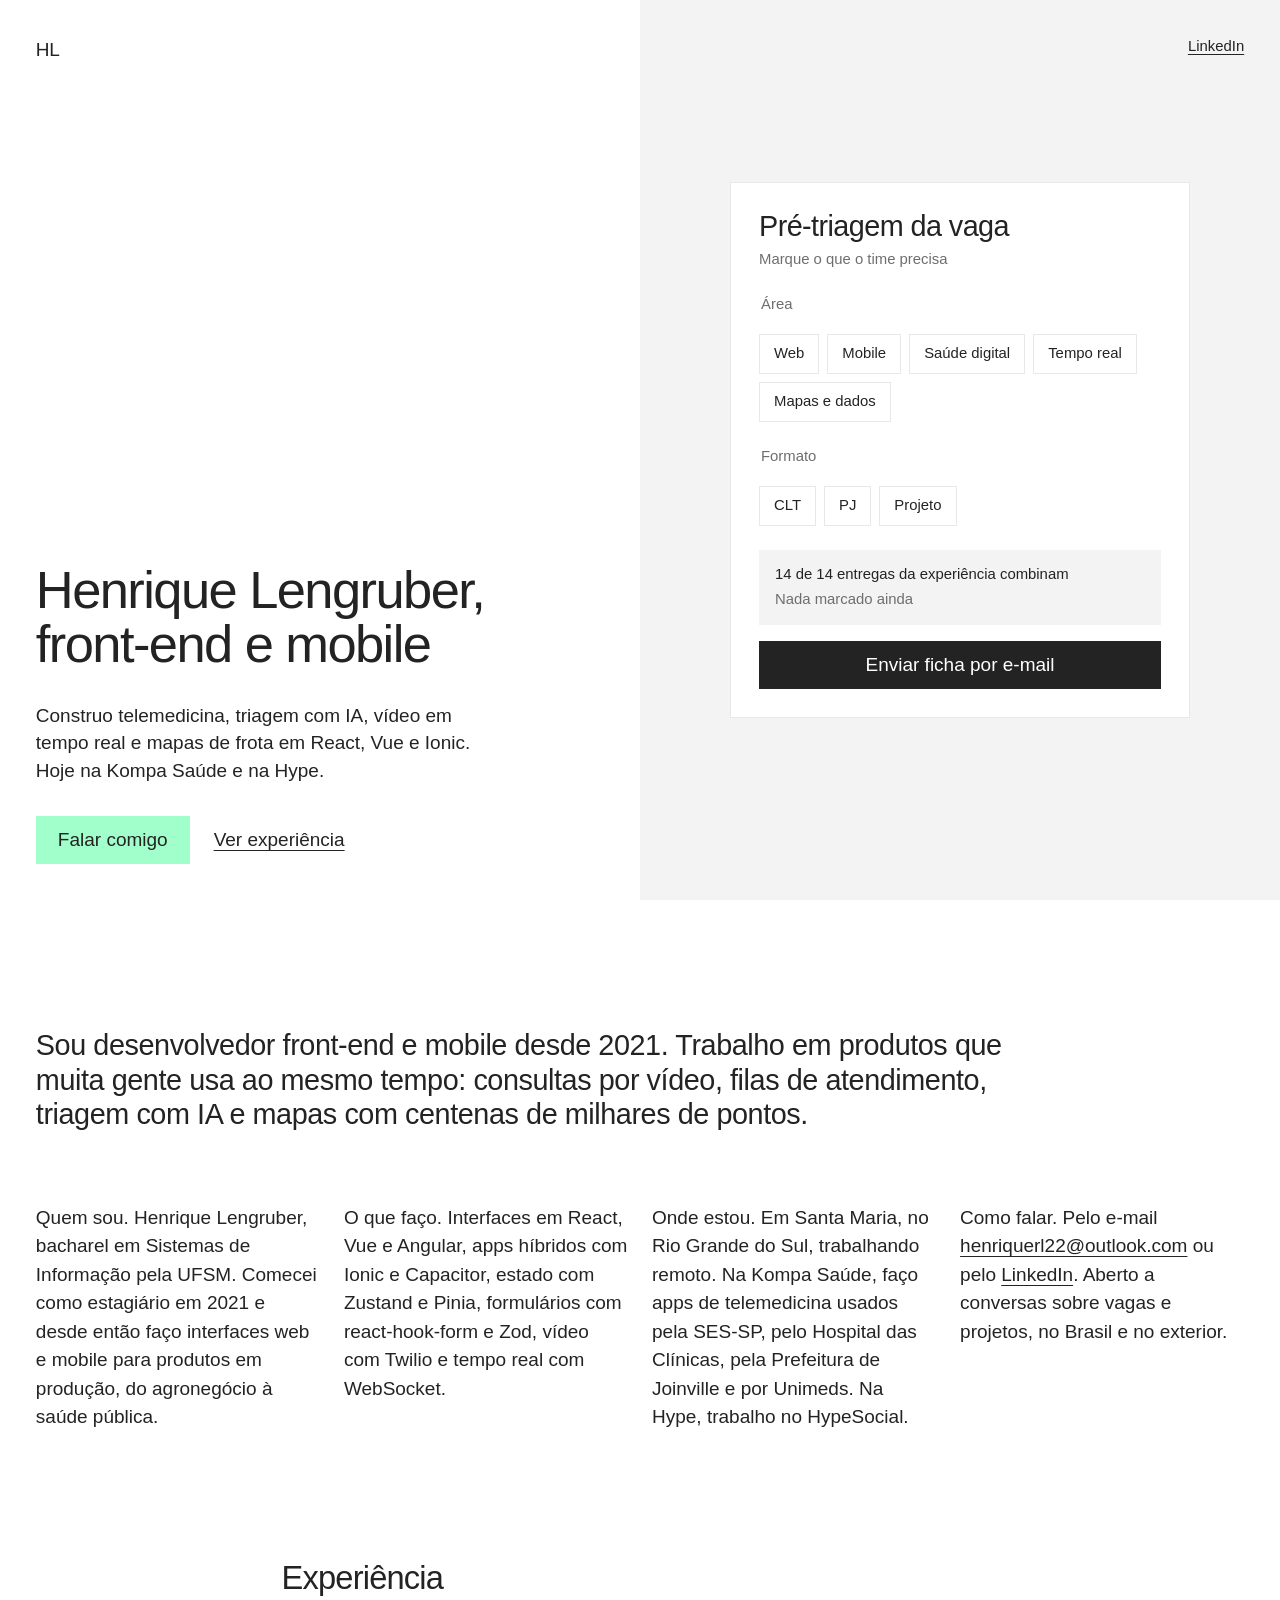
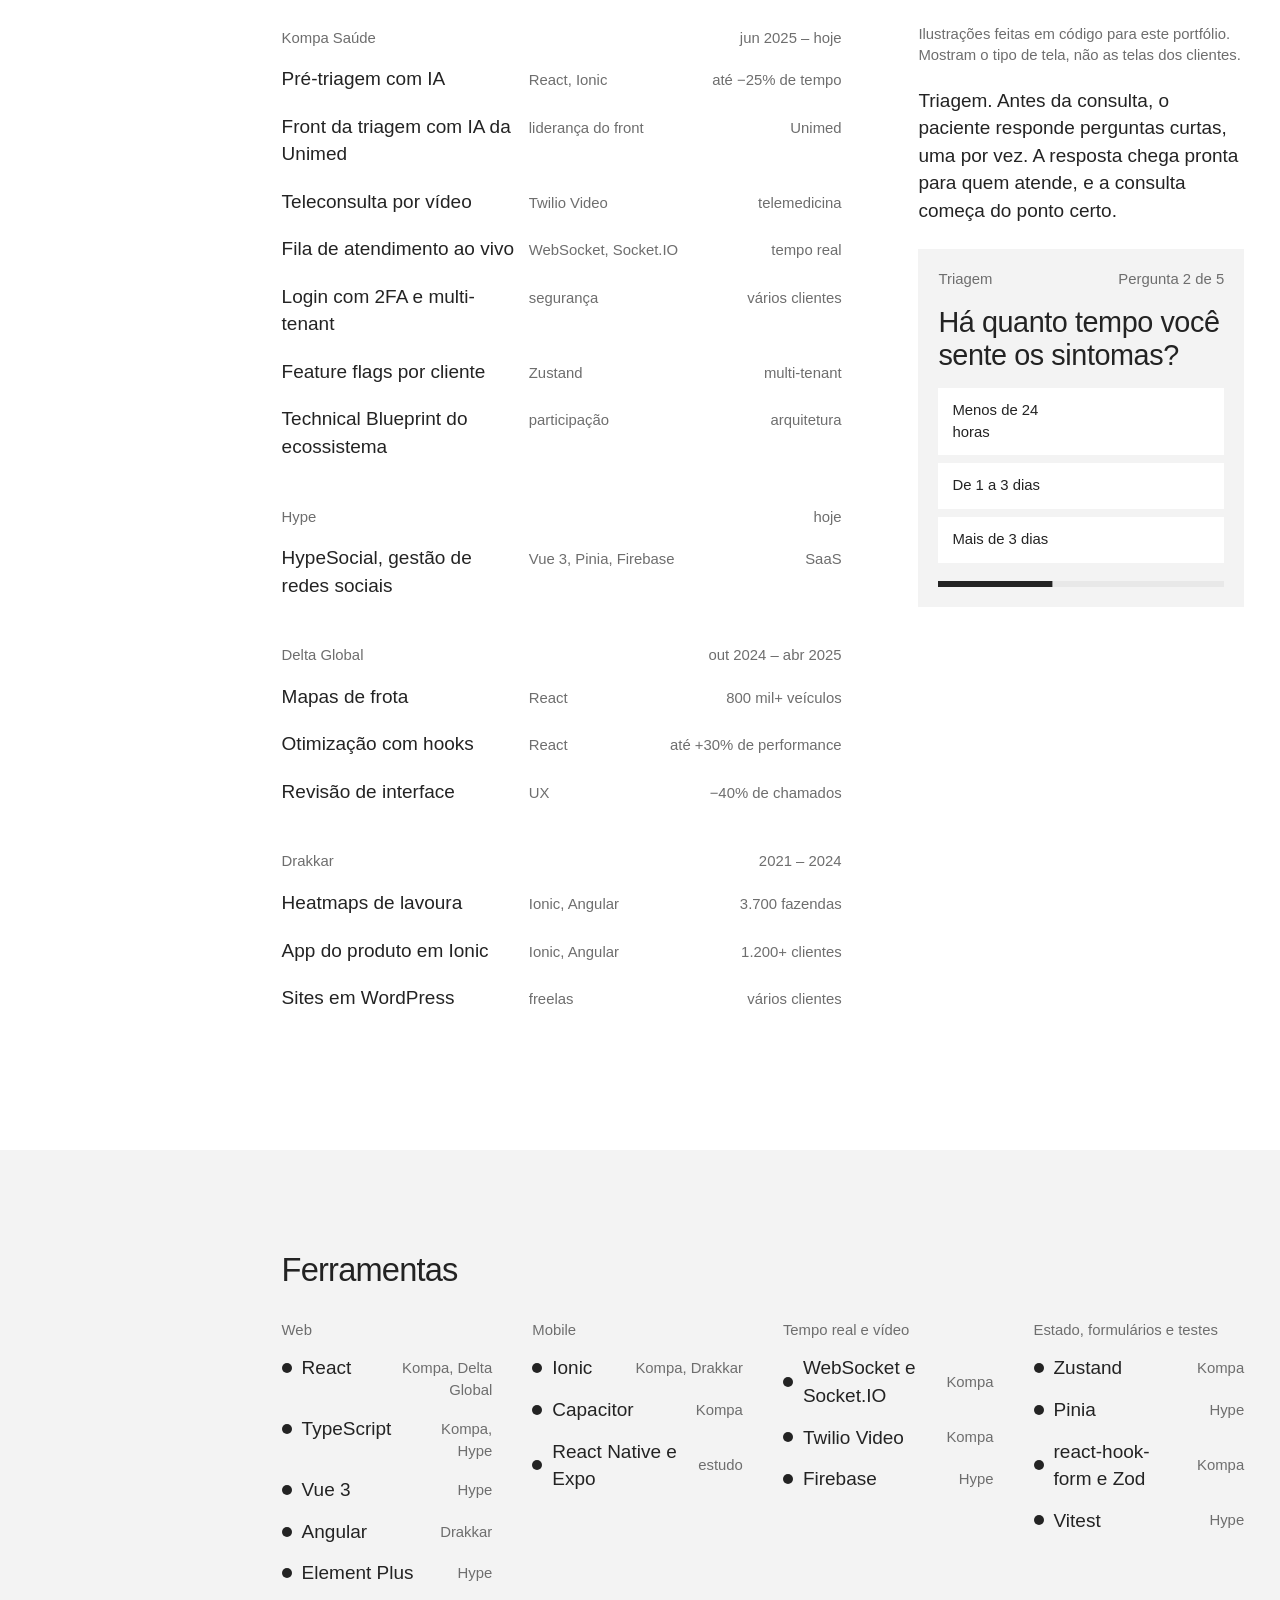
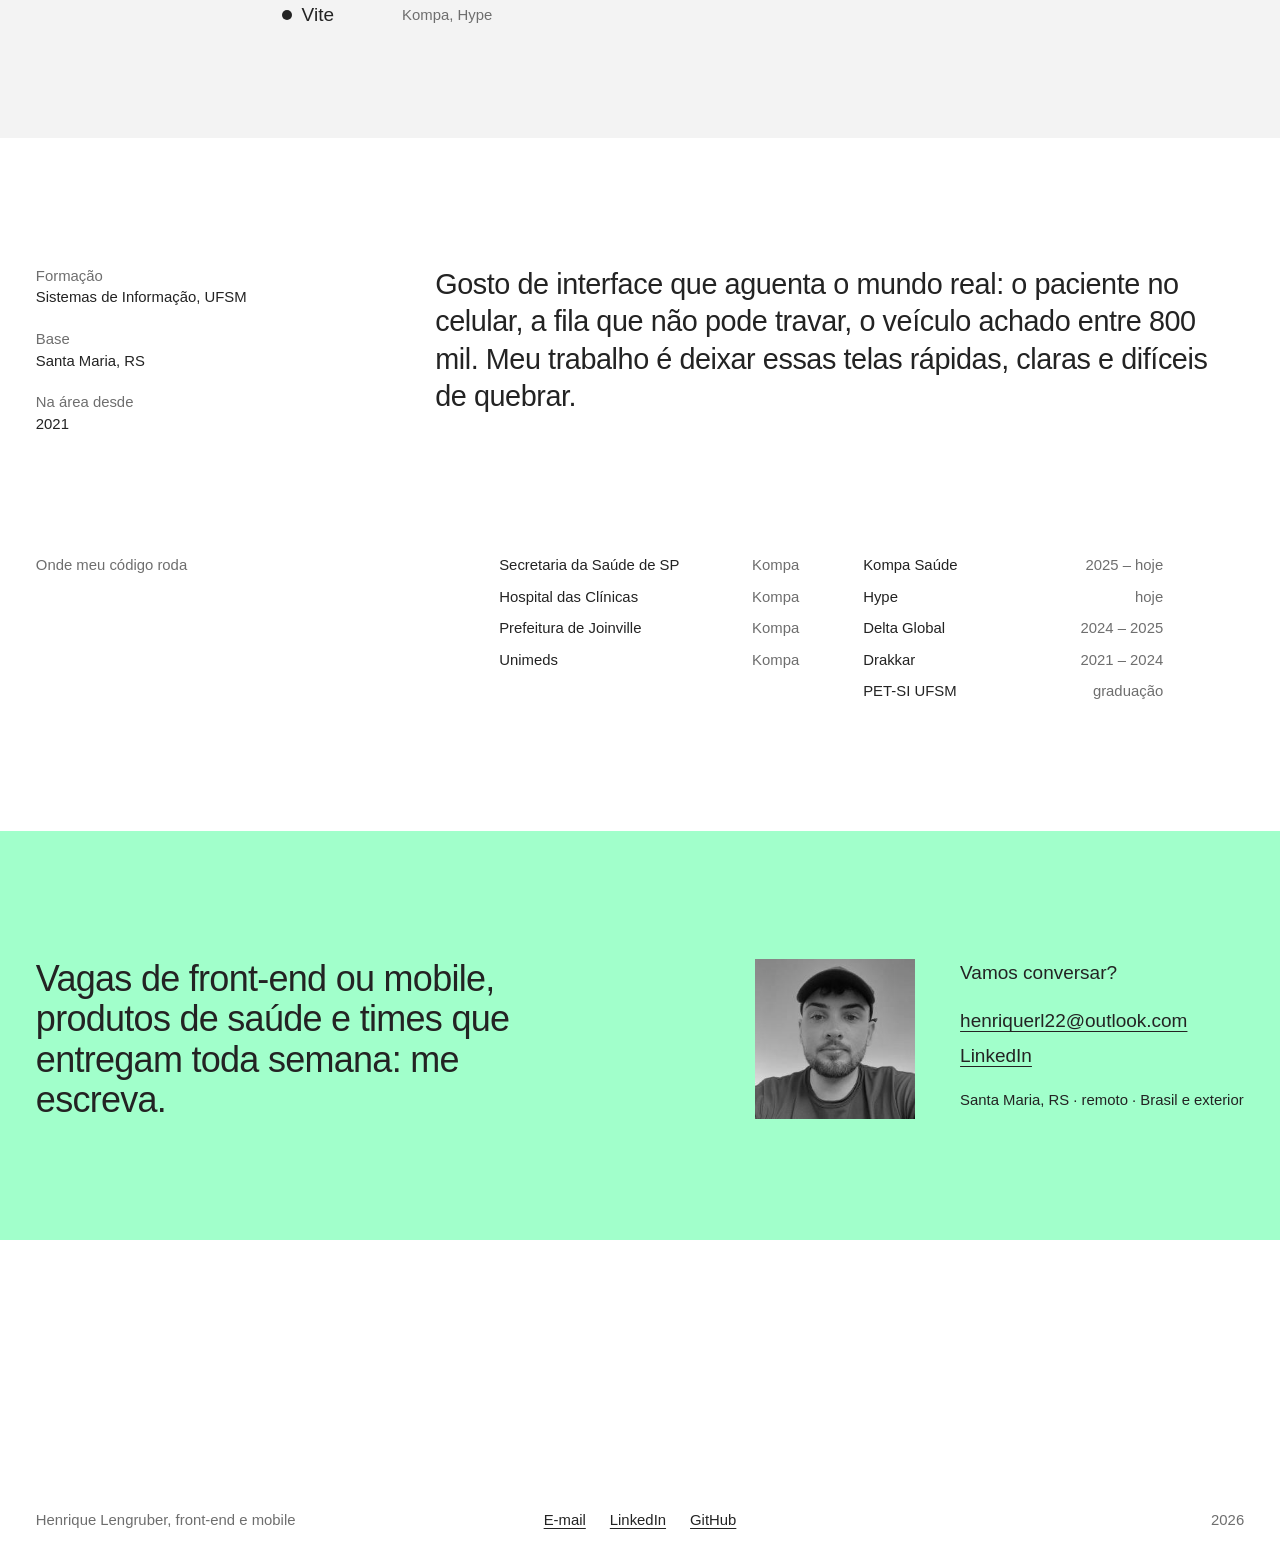
==== index.html @ 818b5ec2 "feat: portfólio inicial no GitHub Pages" ====
<!doctype html>
<html lang="pt-BR">
<head>
  <meta charset="utf-8">
  <meta name="viewport" content="width=device-width, initial-scale=1">
  <title>Henrique Lengruber — front-end e mobile</title>
  <meta name="description" content="Henrique Lengruber, desenvolvedor front-end e mobile. Telemedicina, triagem com IA, vídeo em tempo real e mapas de frota em React, Vue e Ionic.">
  <meta property="og:title" content="Henrique Lengruber — front-end e mobile">
  <meta property="og:description" content="Telemedicina, triagem com IA, vídeo em tempo real e mapas de frota em React, Vue e Ionic.">
  <meta property="og:type" content="website">
  <meta name="theme-color" content="#ffffff">
  <link rel="icon" href="assets/avatar.png">
  <link rel="preconnect" href="https://api.fontshare.com">
  <link rel="preconnect" href="https://cdn.fontshare.com" crossorigin>
  <link href="https://api.fontshare.com/v2/css?f[]=clash-grotesk@400,500&display=swap" rel="stylesheet">
  <link rel="stylesheet" href="styles.css">
  <script>document.documentElement.classList.add('js')</script>
</head>
<body>
  <a class="skip" href="#conteudo">Pular para o conteúdo</a>

  <header class="hero">
    <div class="hero__text">
      <a class="mark" href="#topo" id="topo" aria-label="Início">HL</a>
      <div class="hero__copy">
        <h1 class="hero__title">
          <span class="line"><span>Henrique Lengruber,</span></span>
          <span class="line"><span>front-end e mobile</span></span>
        </h1>
        <p class="hero__lead">Construo telemedicina, triagem com IA, vídeo em tempo real e mapas de frota em React, Vue e Ionic. Hoje na Kompa Saúde e na Hype.</p>
        <div class="hero__actions">
          <a class="button" id="mail-hero" href="mailto:henriquerl22@outlook.com?subject=Conversa%20sobre%20uma%20vaga">Falar comigo</a>
          <a class="text-link" href="#experiencia">Ver experiência</a>
        </div>
      </div>
    </div>

    <div class="hero__instrument">
      <a class="hero__corner text-link" href="https://www.linkedin.com/in/henrique-lengruber-4649a41b0" rel="noopener">LinkedIn</a>
      <form class="triage" id="triagem" data-ui aria-labelledby="triagem-titulo">
        <div class="triage__head">
          <p class="triage__title" id="triagem-titulo">Pré-triagem da vaga</p>
          <p class="triage__step">Marque o que o time precisa</p>
        </div>
        <fieldset class="triage__group">
          <legend>Área</legend>
          <label class="chip"><input type="checkbox" name="area" value="web"><span>Web</span></label>
          <label class="chip"><input type="checkbox" name="area" value="mobile"><span>Mobile</span></label>
          <label class="chip"><input type="checkbox" name="area" value="saude"><span>Saúde digital</span></label>
          <label class="chip"><input type="checkbox" name="area" value="tempo-real"><span>Tempo real</span></label>
          <label class="chip"><input type="checkbox" name="area" value="mapas"><span>Mapas e dados</span></label>
        </fieldset>
        <fieldset class="triage__group">
          <legend>Formato</legend>
          <label class="chip"><input type="radio" name="formato" value="CLT"><span>CLT</span></label>
          <label class="chip"><input type="radio" name="formato" value="PJ"><span>PJ</span></label>
          <label class="chip"><input type="radio" name="formato" value="Projeto"><span>Projeto</span></label>
        </fieldset>
        <div class="triage__readout" aria-live="polite">
          <p><strong id="triagem-contagem">14 de 14</strong> entregas da experiência combinam</p>
          <p id="triagem-resumo">Nada marcado ainda</p>
        </div>
        <a class="triage__send" id="mail-triagem" href="mailto:henriquerl22@outlook.com?subject=Pr%C3%A9-triagem%20de%20vaga">Enviar ficha por e-mail</a>
      </form>
    </div>
  </header>

  <main id="conteudo">
    <section class="intro" aria-label="Apresentação">
      <p class="intro__lead reveal">Sou desenvolvedor front-end e mobile desde 2021. Trabalho em produtos que muita gente usa ao mesmo tempo: consultas por vídeo, filas de atendimento, triagem com IA e mapas com centenas de milhares de pontos.</p>
      <div class="intro__cols">
        <p class="reveal"><b>Quem sou.</b> Henrique Lengruber, bacharel em Sistemas de Informação pela UFSM. Comecei como estagiário em 2021 e desde então faço interfaces web e mobile para produtos em produção, do agronegócio à saúde pública.</p>
        <p class="reveal"><b>O que faço.</b> Interfaces em React, Vue e Angular, apps híbridos com Ionic e Capacitor, estado com Zustand e Pinia, formulários com react-hook-form e Zod, vídeo com Twilio e tempo real com WebSocket.</p>
        <p class="reveal"><b>Onde estou.</b> Em Santa Maria, no Rio Grande do Sul, trabalhando remoto. Na Kompa Saúde, faço apps de telemedicina usados pela SES-SP, pelo Hospital das Clínicas, pela Prefeitura de Joinville e por Unimeds. Na Hype, trabalho no HypeSocial.</p>
        <p class="reveal"><b>Como falar.</b> Pelo e-mail <a href="mailto:henriquerl22@outlook.com">henriquerl22@outlook.com</a> ou pelo <a href="https://www.linkedin.com/in/henrique-lengruber-4649a41b0" rel="noopener">LinkedIn</a>. Aberto a conversas sobre vagas e projetos, no Brasil e no exterior.</p>
      </div>
    </section>

    <section class="ledger" id="experiencia" aria-labelledby="experiencia-titulo">
      <div class="ledger__list">
      <h2 class="section-title reveal" id="experiencia-titulo">Experiência</h2>

      <div class="ledger__group reveal">
        <p class="ledger__company">Kompa Saúde <span>jun 2025 – hoje</span></p>
        <ul>
          <li data-tags="saude web mobile" data-demo="triagem"><span>Pré-triagem com IA</span><span>React, Ionic</span><span>até −25% de tempo</span></li>
          <li data-tags="saude web mobile" data-demo="triagem"><span>Front da triagem com IA da Unimed</span><span>liderança do front</span><span>Unimed</span></li>
          <li data-tags="saude tempo-real mobile" data-demo="video"><span>Teleconsulta por vídeo</span><span>Twilio Video</span><span>telemedicina</span></li>
          <li data-tags="saude tempo-real web" data-demo="fila"><span>Fila de atendimento ao vivo</span><span>WebSocket, Socket.IO</span><span>tempo real</span></li>
          <li data-tags="saude web" data-demo="fila"><span>Login com 2FA e multi-tenant</span><span>segurança</span><span>vários clientes</span></li>
          <li data-tags="saude web mobile" data-demo="fila"><span>Feature flags por cliente</span><span>Zustand</span><span>multi-tenant</span></li>
          <li data-tags="saude web mobile" data-demo="triagem"><span>Technical Blueprint do ecossistema</span><span>participação</span><span>arquitetura</span></li>
        </ul>
      </div>

      <div class="ledger__group reveal">
        <p class="ledger__company">Hype <span>hoje</span></p>
        <ul>
          <li data-tags="web" data-demo="fila"><span>HypeSocial, gestão de redes sociais</span><span>Vue 3, Pinia, Firebase</span><span>SaaS</span></li>
        </ul>
      </div>

      <div class="ledger__group reveal">
        <p class="ledger__company">Delta Global <span>out 2024 – abr 2025</span></p>
        <ul>
          <li data-tags="mapas web tempo-real" data-demo="mapa"><span>Mapas de frota</span><span>React</span><span>800 mil+ veículos</span></li>
          <li data-tags="web" data-demo="mapa"><span>Otimização com hooks</span><span>React</span><span>até +30% de performance</span></li>
          <li data-tags="web" data-demo="mapa"><span>Revisão de interface</span><span>UX</span><span>−40% de chamados</span></li>
        </ul>
      </div>

      <div class="ledger__group reveal">
        <p class="ledger__company">Drakkar <span>2021 – 2024</span></p>
        <ul>
          <li data-tags="mapas mobile" data-demo="mapa"><span>Heatmaps de lavoura</span><span>Ionic, Angular</span><span>3.700 fazendas</span></li>
          <li data-tags="mobile web" data-demo="mapa"><span>App do produto em Ionic</span><span>Ionic, Angular</span><span>1.200+ clientes</span></li>
          <li data-tags="web" data-demo="mapa"><span>Sites em WordPress</span><span>freelas</span><span>vários clientes</span></li>
        </ul>
      </div>
      </div>

      <aside class="ledger__preview" aria-label="Quatro telas">
        <p class="ledger__note">Ilustrações feitas em código para este portfólio. Mostram o tipo de tela, não as telas dos clientes.</p>
        <article class="demo" id="demo-triagem">
        <p><b>Triagem.</b> Antes da consulta, o paciente responde perguntas curtas, uma por vez. A resposta chega pronta para quem atende, e a consulta começa do ponto certo.</p>
        <div class="screen screen--triage" data-ui aria-hidden="true">
          <p class="screen__bar"><span>Triagem</span><span class="screen__step">Pergunta <b data-triage-step>2</b> de 5</span></p>
          <p class="screen__q" data-triage-q>Há quanto tempo você sente os sintomas?</p>
          <ul class="screen__options" data-triage-options>
            <li>Menos de 24 horas</li>
            <li>De 1 a 3 dias</li>
            <li>Mais de 3 dias</li>
          </ul>
          <div class="screen__progress"><span data-triage-progress></span></div>
        </div>
      </article>

      <article class="demo" id="demo-video">
        <p><b>Teleconsulta.</b> Vídeo entre paciente e profissional no navegador e no app, com controle de câmera e microfone e o tempo de consulta à vista.</p>
        <div class="screen screen--video" data-ui aria-hidden="true">
          <div class="video__main"><span class="video__initials">MS</span><span class="video__name">Profissional</span></div>
          <div class="video__self"><span class="video__initials">VC</span></div>
          <div class="video__bar">
            <span class="video__time" data-video-time>00:00</span>
            <span class="video__btn">Microfone</span>
            <span class="video__btn">Câmera</span>
            <span class="video__btn video__btn--end">Encerrar</span>
          </div>
        </div>
      </article>

      <article class="demo" id="demo-fila">
        <p><b>Fila ao vivo.</b> Quem entra na fila aparece para o profissional na hora, sem recarregar a página. O tempo de espera de cada pessoa corre na tela.</p>
        <div class="screen screen--queue" data-ui aria-hidden="true">
          <p class="screen__bar"><span>Fila de atendimento</span><span data-queue-count>4 aguardando</span></p>
          <ul class="queue" data-queue>
            <li><span>A. R.</span><span>Clínica geral</span><span data-wait="412">06:52</span></li>
            <li><span>J. P.</span><span>Pediatria</span><span data-wait="268">04:28</span></li>
            <li><span>L. M.</span><span>Clínica geral</span><span data-wait="131">02:11</span></li>
            <li><span>C. S.</span><span>Psicologia</span><span data-wait="40">00:40</span></li>
          </ul>
        </div>
      </article>

      <article class="demo" id="demo-mapa">
        <p><b>Mapa de calor.</b> Muitos pontos viram uma leitura só: onde a frota está concentrada, que talhão pede atenção. A grade se atualiza sem travar a tela.</p>
        <div class="screen screen--map" data-ui aria-hidden="true">
          <p class="screen__bar"><span>Densidade por região</span><span data-map-total>812.400 pontos</span></p>
          <div class="heat" data-heat></div>
        </div>
      </article>
      </aside>
    </section>


    <section class="tools" aria-labelledby="ferramentas-titulo">
      <h2 class="section-title reveal" id="ferramentas-titulo">Ferramentas</h2>
      <div class="tools__group reveal">
        <p class="tools__label">Web</p>
        <ul>
          <li><span>React</span><span>Kompa, Delta Global</span></li>
          <li><span>TypeScript</span><span>Kompa, Hype</span></li>
          <li><span>Vue 3</span><span>Hype</span></li>
          <li><span>Angular</span><span>Drakkar</span></li>
          <li><span>Element Plus</span><span>Hype</span></li>
          <li><span>Vite</span><span>Kompa, Hype</span></li>
        </ul>
      </div>
      <div class="tools__group reveal">
        <p class="tools__label">Mobile</p>
        <ul>
          <li><span>Ionic</span><span>Kompa, Drakkar</span></li>
          <li><span>Capacitor</span><span>Kompa</span></li>
          <li><span>React Native e Expo</span><span>estudo</span></li>
        </ul>
      </div>
      <div class="tools__group reveal">
        <p class="tools__label">Tempo real e vídeo</p>
        <ul>
          <li><span>WebSocket e Socket.IO</span><span>Kompa</span></li>
          <li><span>Twilio Video</span><span>Kompa</span></li>
          <li><span>Firebase</span><span>Hype</span></li>
        </ul>
      </div>
      <div class="tools__group reveal">
        <p class="tools__label">Estado, formulários e testes</p>
        <ul>
          <li><span>Zustand</span><span>Kompa</span></li>
          <li><span>Pinia</span><span>Hype</span></li>
          <li><span>react-hook-form e Zod</span><span>Kompa</span></li>
          <li><span>Vitest</span><span>Hype</span></li>
        </ul>
      </div>
    </section>

    <section class="about" aria-label="Sobre">
      <div class="about__row">
        <dl class="about__facts reveal">
          <div><dt>Formação</dt><dd>Sistemas de Informação, UFSM</dd></div>
          <div><dt>Base</dt><dd>Santa Maria, RS</dd></div>
          <div><dt>Na área desde</dt><dd>2021</dd></div>
        </dl>
        <p class="about__text reveal">Gosto de interface que aguenta o mundo real: o paciente no celular, a fila que não pode travar, o veículo achado entre 800 mil. Meu trabalho é deixar essas telas rápidas, claras e difíceis de quebrar.</p>
      </div>
      <div class="about__row about__row--record">
        <p class="about__word reveal">Onde meu código roda</p>
        <ul class="about__list reveal">
          <li><span>Secretaria da Saúde de SP</span><span>Kompa</span></li>
          <li><span>Hospital das Clínicas</span><span>Kompa</span></li>
          <li><span>Prefeitura de Joinville</span><span>Kompa</span></li>
          <li><span>Unimeds</span><span>Kompa</span></li>
        </ul>
        <ul class="about__list reveal">
          <li><span>Kompa Saúde</span><span>2025 – hoje</span></li>
          <li><span>Hype</span><span>hoje</span></li>
          <li><span>Delta Global</span><span>2024 – 2025</span></li>
          <li><span>Drakkar</span><span>2021 – 2024</span></li>
          <li><span>PET-SI UFSM</span><span>graduação</span></li>
        </ul>
      </div>
    </section>

    <section class="contact" id="contato" aria-label="Contato">
      <p class="contact__sentence reveal">Vagas de front-end ou mobile, produtos de saúde e times que entregam toda semana: me escreva.</p>
      <img class="contact__portrait reveal" src="assets/avatar.png" width="240" height="240" alt="Retrato de Henrique Lengruber" loading="lazy">
      <div class="contact__links reveal">
        <p class="contact__question">Vamos conversar?</p>
        <a id="mail-contato" href="mailto:henriquerl22@outlook.com?subject=Conversa%20sobre%20uma%20vaga">henriquerl22@outlook.com</a>
        <a href="https://www.linkedin.com/in/henrique-lengruber-4649a41b0" rel="noopener">LinkedIn</a>
        <p class="contact__where">Santa Maria, RS · remoto · Brasil e exterior</p>
      </div>
    </section>
  </main>

  <footer class="footer">
    <p>Henrique Lengruber, front-end e mobile</p>
    <nav aria-label="Links">
      <a href="mailto:henriquerl22@outlook.com">E-mail</a>
      <a href="https://www.linkedin.com/in/henrique-lengruber-4649a41b0" rel="noopener">LinkedIn</a>
      <a href="https://github.com/HenriqueRL55" rel="noopener">GitHub</a>
    </nav>
    <p class="footer__year">2026</p>
  </footer>

  <script src="main.js" defer></script>
</body>
</html>
---- styles.css ----
:root {
  --bg: #ffffff;
  --surface: #f3f3f3;
  --surface-2: #e8e8e8;
  --ink: #232323;
  --muted: #6e6e6e;
  --accent: #a1ffcb;
  --accent-ink: #232323;

  --font: "Clash Grotesk", "Helvetica Neue", Arial, sans-serif;

  --step-small: clamp(0.875rem, 0.85rem + 0.1vw, 0.9375rem);
  --step-body: clamp(1.0625rem, 1rem + 0.25vw, 1.1875rem);
  --step-lead: clamp(1.25rem, 1rem + 1vw, 2rem);
  --step-head: clamp(1.75rem, 1.4rem + 0.8vw, 2.25rem);
  --step-display: clamp(2.125rem, 4.1vw, 4.75rem);

  --margin: clamp(20px, 2.8vw, 40px);
  --column-start: 22vw;
  --column: 560px;
  --section-gap: clamp(96px, 10vw, 160px);

  --ease-out: cubic-bezier(0.16, 1, 0.3, 1);
  --fast: 160ms;
}

*, *::before, *::after { box-sizing: border-box; }

html { -webkit-text-size-adjust: 100%; scroll-behavior: smooth; }

body {
  margin: 0;
  background: var(--bg);
  color: var(--ink);
  font-family: var(--font);
  font-size: var(--step-body);
  font-weight: 400;
  line-height: 1.45;
  font-kerning: normal;
  text-rendering: optimizeLegibility;
}

h1, h2, p, ul, dl, dd, figure, fieldset { margin: 0; padding: 0; }
ul { list-style: none; }
fieldset { border: 0; min-width: 0; }
img { display: block; max-width: 100%; height: auto; }
b, strong { font-weight: 500; }

a { color: inherit; text-decoration-thickness: 1px; text-underline-offset: 0.2em; }
a:hover { text-decoration-thickness: 2px; }

:focus-visible { outline: 2px solid var(--ink); outline-offset: 3px; }
::selection { background: var(--accent); color: var(--accent-ink); }

.skip {
  position: absolute;
  left: var(--margin);
  top: -60px;
  padding: 10px 14px;
  background: var(--ink);
  color: var(--bg);
  z-index: 10;
}
.skip:focus { top: 12px; }

.text-link {
  font-size: var(--step-small);
  text-decoration: underline;
  transition: opacity var(--fast);
}

.button {
  display: inline-flex;
  align-items: center;
  min-height: 48px;
  padding: 0 22px;
  background: var(--accent);
  color: var(--accent-ink);
  font-weight: 500;
  text-decoration: none;
  transition: transform var(--fast) var(--ease-out), background-color var(--fast);
}
.button:hover { background: var(--ink); color: var(--bg); }
.button:active { transform: translateY(1px) scale(0.98); }

.hero {
  display: grid;
  grid-template-columns: 1fr 1fr;
  min-height: 100svh;
}

.hero__text {
  display: flex;
  flex-direction: column;
  justify-content: space-between;
  padding: var(--margin);
  background: var(--bg);
}

.mark {
  align-self: flex-start;
  font-size: var(--step-body);
  font-weight: 500;
  letter-spacing: -0.02em;
  text-decoration: none;
}

.hero__copy { max-width: 46rem; }

.hero__title {
  font-size: var(--step-display);
  font-weight: 400;
  line-height: 0.95;
  letter-spacing: -0.03em;
}
.hero__title .line { display: block; overflow: hidden; padding-bottom: 0.08em; white-space: nowrap; }
.hero__title .line > span { display: block; }

.hero__lead {
  max-width: 44ch;
  margin-top: 28px;
  color: var(--ink);
}

.hero__actions {
  display: flex;
  align-items: center;
  gap: 24px;
  margin-top: 32px;
}
.hero__actions .text-link { font-size: var(--step-body); }

.hero__instrument {
  position: relative;
  display: grid;
  place-items: center;
  padding: calc(var(--margin) * 2) var(--margin);
  background: var(--surface);
}

.hero__corner {
  position: absolute;
  top: var(--margin);
  right: var(--margin);
}

.triage {
  width: min(460px, 100%);
  padding: 28px;
  background: var(--bg);
  border: 1px solid var(--surface-2);
}

.triage__title { font-size: var(--step-lead); font-weight: 500; letter-spacing: -0.02em; line-height: 1.1; }
.triage__step { margin-top: 6px; font-size: var(--step-small); color: var(--muted); }

.triage__group { margin-top: 24px; display: flex; flex-wrap: wrap; gap: 8px; }
.triage__group legend {
  width: 100%;
  margin-bottom: 10px;
  float: left;
  font-size: var(--step-small);
  color: var(--muted);
}

.chip { position: relative; cursor: pointer; }
.chip input { position: absolute; opacity: 0; inset: 0; margin: 0; cursor: pointer; }
.chip span {
  display: inline-flex;
  align-items: center;
  min-height: 40px;
  padding: 0 14px;
  border: 1px solid var(--surface-2);
  background: var(--bg);
  font-size: var(--step-small);
  transition: background-color var(--fast), border-color var(--fast), transform var(--fast) var(--ease-out);
}
.chip:hover span { border-color: var(--ink); }
.chip:active span { transform: scale(0.96); }
.chip input:checked + span { background: var(--ink); border-color: var(--ink); color: var(--bg); }
.chip input:focus-visible + span { outline: 2px solid var(--ink); outline-offset: 2px; }

.triage__readout {
  margin-top: 24px;
  padding: 14px 16px;
  background: var(--surface);
  font-size: var(--step-small);
  font-variant-numeric: tabular-nums;
}
.triage__readout p + p { margin-top: 4px; color: var(--muted); }

.triage__send {
  display: flex;
  align-items: center;
  justify-content: center;
  min-height: 48px;
  margin-top: 16px;
  background: var(--ink);
  color: var(--bg);
  font-weight: 500;
  text-decoration: none;
  transition: transform var(--fast) var(--ease-out), opacity var(--fast);
}
.triage__send:hover { opacity: 0.88; }
.triage__send:active { transform: scale(0.98); }

main > section { padding-top: var(--section-gap); }

.section-title {
  font-size: var(--step-head);
  font-weight: 500;
  letter-spacing: -0.025em;
  line-height: 1.1;
}

.intro { padding-left: var(--margin); padding-right: var(--margin); }

.intro__lead {
  max-width: 62ch;
  font-size: var(--step-lead);
  line-height: 1.2;
  letter-spacing: -0.015em;
}

.intro__cols {
  display: grid;
  grid-template-columns: repeat(4, 1fr);
  gap: 24px;
  margin-top: 72px;
  line-height: 1.5;
}

.ledger {
  display: grid;
  grid-template-columns: var(--column) minmax(0, 460px);
  column-gap: clamp(48px, 6vw, 112px);
  align-items: start;
  padding-left: var(--column-start);
  padding-right: var(--margin);
}

.ledger__preview { position: sticky; top: 40px; padding-top: 64px; }
.ledger__note { font-size: var(--step-small); color: var(--muted); max-width: 46ch; }
.ledger__preview .demo { margin-top: 20px; }
.js .ledger__preview .demo:not(.is-active) { display: none; }
.ledger__preview .demo.is-active { animation: preview-in 320ms var(--ease-out); }
.ledger li[tabindex] { cursor: default; }
.ledger li:focus-visible { outline-offset: 4px; }

@keyframes preview-in {
  from { opacity: 0; transform: translateY(8px); }
  to { opacity: 1; transform: none; }
}

.ledger .section-title { margin-bottom: 32px; }

.ledger__group + .ledger__group { margin-top: 36px; }

.ledger__company {
  display: flex;
  justify-content: space-between;
  padding-bottom: 6px;
  font-size: var(--step-small);
  color: var(--muted);
}

.ledger li {
  display: grid;
  grid-template-columns: 42% 1fr auto;
  gap: 12px;
  align-items: baseline;
  padding: 10px 0;
  font-variant-numeric: tabular-nums;
  transition: color var(--fast), transform var(--fast) var(--ease-out);
}
.ledger li span:first-child { font-size: var(--step-body); }
.ledger li span:nth-child(2),
.ledger li span:nth-child(3) { font-size: var(--step-small); color: var(--muted); }
.ledger li span:nth-child(3) { text-align: right; white-space: nowrap; }

.ledger.is-filtered li { color: var(--muted); }
.ledger.is-filtered li.is-match { color: var(--ink); }
.ledger.is-filtered li.is-match span { color: var(--ink); }
.ledger li.is-match span:first-child { font-weight: 500; }
.ledger li.is-match { transform: translateX(6px); }

.demo > p { max-width: 52ch; }
.demo > p b { font-weight: 500; }

.screen {
  margin-top: 24px;
  padding: 20px;
  background: var(--surface);
  font-size: var(--step-small);
  font-variant-numeric: tabular-nums;
  overflow: hidden;
}

.screen__bar {
  display: flex;
  justify-content: space-between;
  gap: 12px;
  margin-bottom: 16px;
  color: var(--muted);
}

.screen__q {
  font-size: var(--step-lead);
  line-height: 1.15;
  letter-spacing: -0.015em;
  transition: opacity 300ms, transform 300ms var(--ease-out);
}

.screen__options { margin-top: 16px; display: grid; gap: 8px; }
.screen__options li {
  padding: 12px 14px;
  background: var(--bg);
  transition: background-color 240ms, color 240ms;
}
.screen__options li.is-picked { background: var(--ink); color: var(--bg); }

.screen__progress { margin-top: 18px; height: 6px; background: var(--surface-2); }
.screen__progress span {
  display: block;
  height: 100%;
  width: 100%;
  background: var(--ink);
  transform-origin: left;
  transform: scaleX(0.4);
  transition: transform 600ms var(--ease-out);
}

.screen--video {
  position: relative;
  aspect-ratio: 16 / 10;
  padding: 0;
  background: var(--ink);
  color: var(--bg);
}
.video__main {
  position: absolute;
  inset: 0;
  display: grid;
  place-items: center;
  animation: breathe 9s ease-in-out infinite alternate;
}
.video__initials {
  display: grid;
  place-items: center;
  width: 88px;
  height: 88px;
  border-radius: 50%;
  background: #3a3a3a;
  font-size: var(--step-lead);
}
.video__name { position: absolute; left: 16px; top: 14px; color: #cfcfcf; }
.video__self {
  position: absolute;
  right: 14px;
  top: 14px;
  width: 26%;
  aspect-ratio: 4 / 3;
  display: grid;
  place-items: center;
  background: #4a4a4a;
}
.video__self .video__initials { width: 40px; height: 40px; font-size: var(--step-small); background: #5e5e5e; }
.video__bar {
  position: absolute;
  left: 0;
  right: 0;
  bottom: 0;
  display: flex;
  align-items: center;
  gap: 8px;
  padding: 12px 14px;
  background: #1a1a1a;
}
.video__time { margin-right: auto; }
.video__btn { padding: 6px 10px; background: #3a3a3a; }
.video__btn--end { background: var(--accent); color: var(--accent-ink); }

.queue li {
  display: grid;
  grid-template-columns: 56px 1fr auto;
  gap: 12px;
  padding: 12px 14px;
  background: var(--bg);
  transition: transform 500ms var(--ease-out), opacity 500ms;
}
.queue li + li { margin-top: 6px; }
.queue li span:last-child { text-align: right; }
.queue li.is-new { opacity: 0; transform: translateY(-12px); }

.heat {
  display: grid;
  grid-template-columns: repeat(20, 1fr);
  gap: 3px;
}
.heat span {
  aspect-ratio: 1;
  background: var(--ink);
  transition: opacity 1.4s ease;
}

.tools {
  display: grid;
  grid-template-columns: repeat(4, minmax(0, 1fr));
  column-gap: 40px;
  row-gap: 32px;
  margin-top: var(--section-gap);
  padding: clamp(80px, 8vw, 128px) var(--margin) clamp(80px, 8vw, 128px) var(--column-start);
  background: var(--surface);
}
main > section.tools { padding-top: clamp(80px, 8vw, 128px); }
.tools .section-title { grid-column: 1 / -1; }
.tools__label { font-size: var(--step-small); color: var(--muted); margin-bottom: 6px; }
.tools li {
  display: flex;
  justify-content: space-between;
  align-items: baseline;
  gap: 16px;
  padding: 7px 0;
}
.tools li span:first-child { display: inline-flex; align-items: center; gap: 10px; }
.tools li span:first-child::before {
  content: "";
  width: 10px;
  height: 10px;
  border-radius: 50%;
  background: var(--ink);
  flex: none;
}
.tools li span:last-child { font-size: var(--step-small); color: var(--muted); text-align: right; }

.about { padding-left: var(--margin); padding-right: var(--margin); }

.about__row {
  display: grid;
  grid-template-columns: calc(34vw - var(--margin)) 1fr;
  align-items: start;
}
.about__row--record {
  grid-template-columns: calc(34vw - var(--margin)) minmax(0, 300px) minmax(0, 300px);
  column-gap: 64px;
  margin-top: 120px;
}

.about__facts { display: grid; gap: 20px; font-size: var(--step-small); }
.about__facts dt { color: var(--muted); }

.about__text {
  max-width: 54ch;
  font-size: var(--step-lead);
  line-height: 1.3;
  letter-spacing: -0.015em;
}

.about__word { font-size: var(--step-small); color: var(--muted); }
.about__list { font-size: var(--step-small); display: grid; gap: 10px; }
.about__list li { display: flex; justify-content: space-between; gap: 16px; }
.about__list li span:last-child { color: var(--muted); }

.contact {
  display: grid;
  grid-template-columns: repeat(12, 1fr);
  column-gap: 24px;
  align-items: start;
  margin-top: var(--section-gap);
  padding: clamp(96px, 10vw, 160px) var(--margin) 120px;
  background: var(--accent);
  color: var(--accent-ink);
}

.contact__sentence {
  grid-column: 1 / 6;
  font-size: clamp(1.5rem, 1rem + 1.6vw, 2.25rem);
  line-height: 1.12;
  letter-spacing: -0.02em;
}

.contact__portrait {
  grid-column: 8 / 10;
  width: 160px;
  height: 160px;
  object-fit: cover;
  filter: grayscale(1);
}

.contact__links {
  grid-column: 10 / 13;
  display: flex;
  flex-direction: column;
  align-items: flex-start;
  gap: 8px;
}
.contact__question { font-weight: 500; margin-bottom: 12px; }
.contact__links a { text-decoration: underline; }
.contact__where { margin-top: 12px; font-size: var(--step-small); }

.footer {
  display: grid;
  grid-template-columns: 1fr auto 1fr;
  align-items: baseline;
  gap: 24px;
  padding: 30svh var(--margin) 30px;
  font-size: var(--step-small);
  color: var(--muted);
}
.footer nav { display: flex; gap: 24px; }
.footer a { color: var(--ink); }
.footer__year { text-align: right; }

.js .hero__title .line > span { transform: translateY(105%); }
.js .hero__lead, .js .hero__actions { opacity: 0; transform: translateY(12px); }
.is-loaded .hero__title .line > span { transform: none; transition: transform 900ms var(--ease-out); }
.is-loaded .hero__title .line:nth-child(2) > span { transition-delay: 110ms; }
.is-loaded .hero__lead, .is-loaded .hero__actions {
  opacity: 1;
  transform: none;
  transition: opacity 700ms ease 500ms, transform 700ms var(--ease-out) 500ms;
}

.js .reveal { opacity: 0; transform: translateY(24px); }
.js .reveal.is-in {
  opacity: 1;
  transform: none;
  transition: opacity 700ms ease, transform 800ms var(--ease-out);
  transition-delay: var(--delay, 0ms);
}

@keyframes breathe {
  from { transform: scale(1); }
  to { transform: scale(1.06); }
}

@media (max-width: 1200px) {
  .ledger { padding-left: var(--margin); grid-template-columns: minmax(0, 1fr) minmax(0, 420px); }
  .tools { padding-left: var(--margin); grid-template-columns: repeat(2, minmax(0, 1fr)); }
}

@media (max-width: 1000px) {
  .hero { grid-template-columns: 1fr; }
  .hero__instrument { grid-row: 1; min-height: 58svh; padding: 72px var(--margin) 40px; }
  .hero__text { gap: 48px; padding-top: 48px; padding-bottom: 64px; }
  .mark { position: absolute; top: var(--margin); left: var(--margin); }
  .hero__title { font-size: clamp(2.125rem, 8.6vw, 4.5rem); }
  .intro__cols { grid-template-columns: 1fr 1fr; row-gap: 40px; }
  .ledger { grid-template-columns: 1fr; row-gap: 56px; }
  .ledger__preview { position: static; padding-top: 0; }
  .js .ledger__preview .demo:not(.is-active) { display: block; }
  .ledger__preview .demo { margin-top: 48px; }
  .about__row, .about__row--record { grid-template-columns: 1fr; row-gap: 40px; }
  .about__text { grid-row: 1; }
  .about__facts { grid-template-columns: 1fr 1fr; }
  .contact { grid-template-columns: 96px 1fr; column-gap: 20px; row-gap: 40px; }
  .contact__sentence { grid-column: 1 / -1; }
  .contact__portrait { grid-column: 1; width: 96px; height: 96px; }
  .contact__links { grid-column: 2; }
}

@media (max-width: 760px) {
  .hero__title { font-size: clamp(2rem, 9.2vw, 3.5rem); }
  .triage { padding: 20px; }
  .tools { grid-template-columns: 1fr; }
  .intro__cols { grid-template-columns: 1fr; row-gap: 28px; }
  .ledger li { grid-template-columns: 1fr auto; row-gap: 2px; padding: 12px 0; }
  .ledger li span:nth-child(2) { grid-row: 2; grid-column: 1; }
  .ledger li span:nth-child(3) { grid-row: 1; grid-column: 2; }
  .tools li { min-height: 44px; align-items: center; }
  .footer { grid-template-columns: 1fr; gap: 8px; padding-top: 20svh; padding-bottom: 24px; }
  .footer__year { text-align: left; }
}

@media (prefers-reduced-motion: reduce) {
  html { scroll-behavior: auto; }
  *, *::before, *::after { animation: none !important; }
  .js .hero__title .line > span, .js .hero__lead, .js .hero__actions, .js .reveal { transform: none; }
  .js .hero__title .line > span { opacity: 0; }
  .is-loaded .hero__title .line > span { opacity: 1; transition: opacity 600ms ease; }
  .ledger li.is-match, .chip:active span, .button:active, .triage__send:active { transform: none; }
}
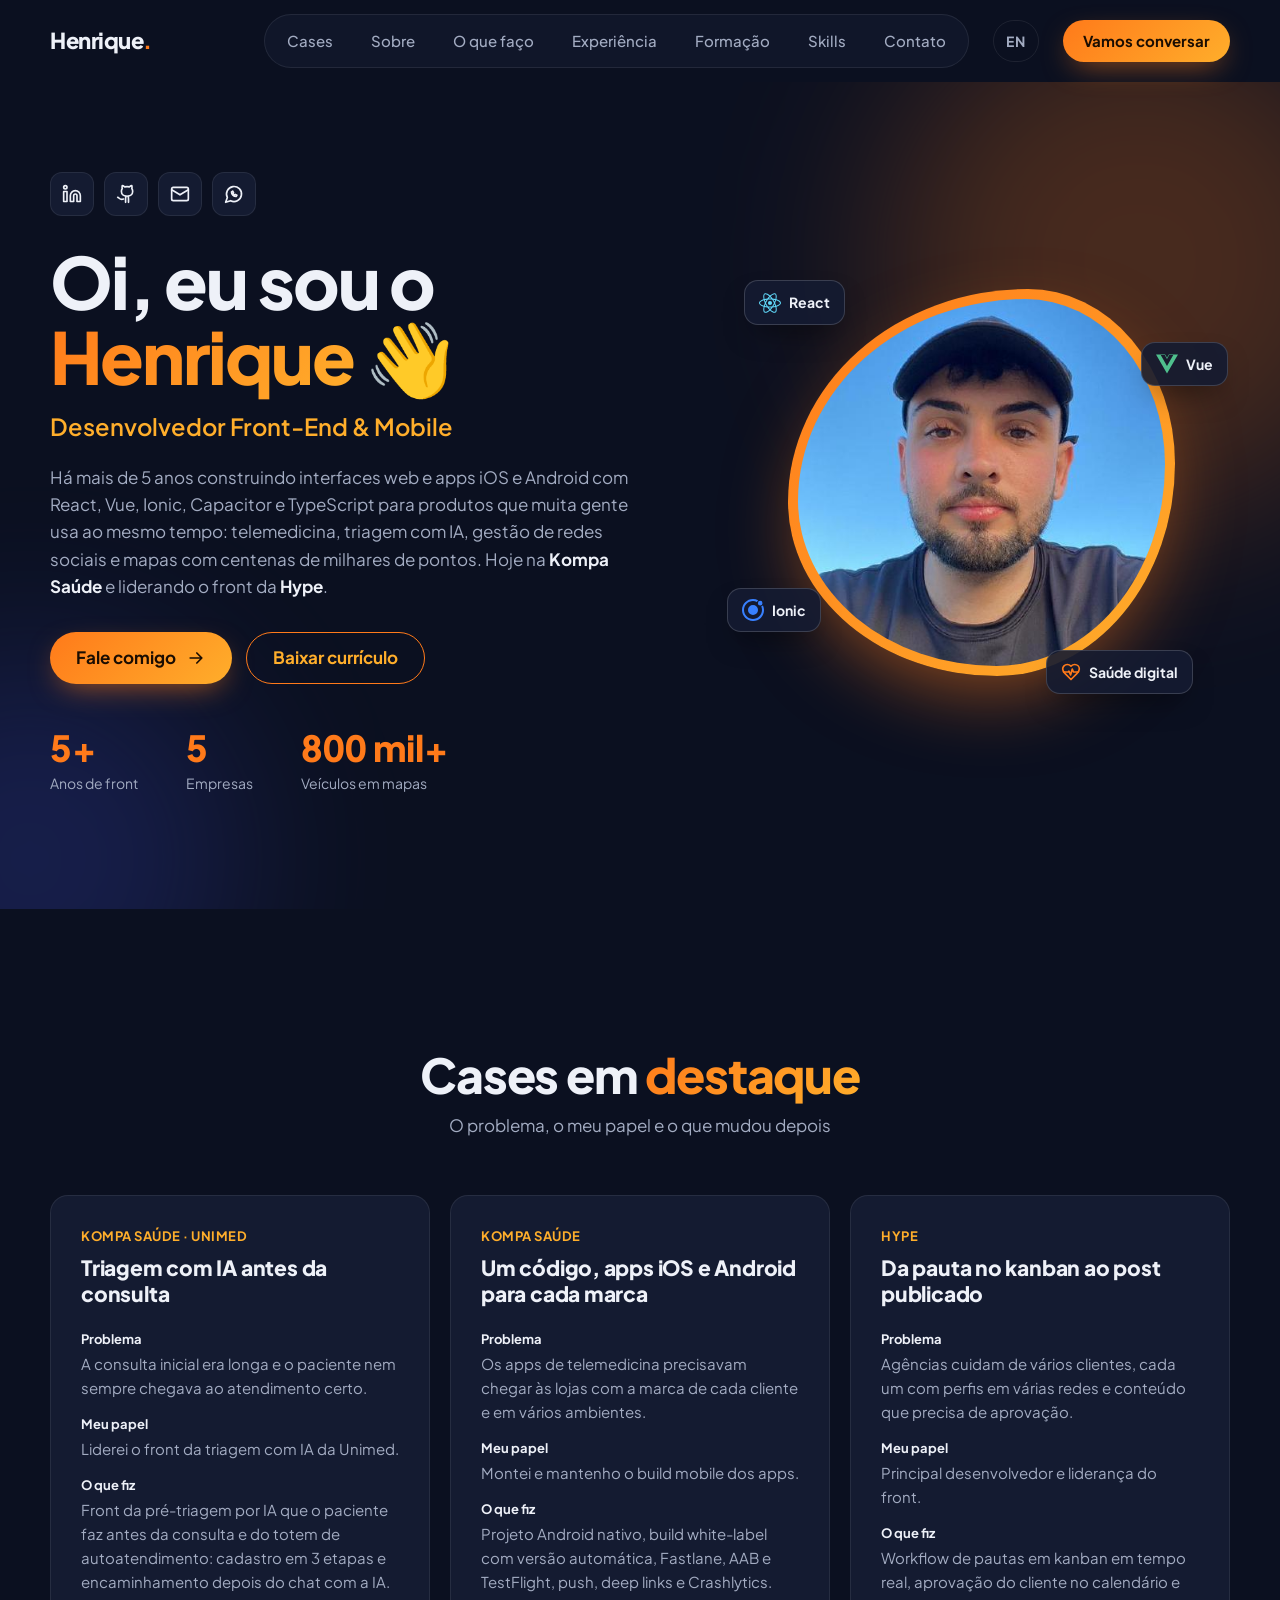
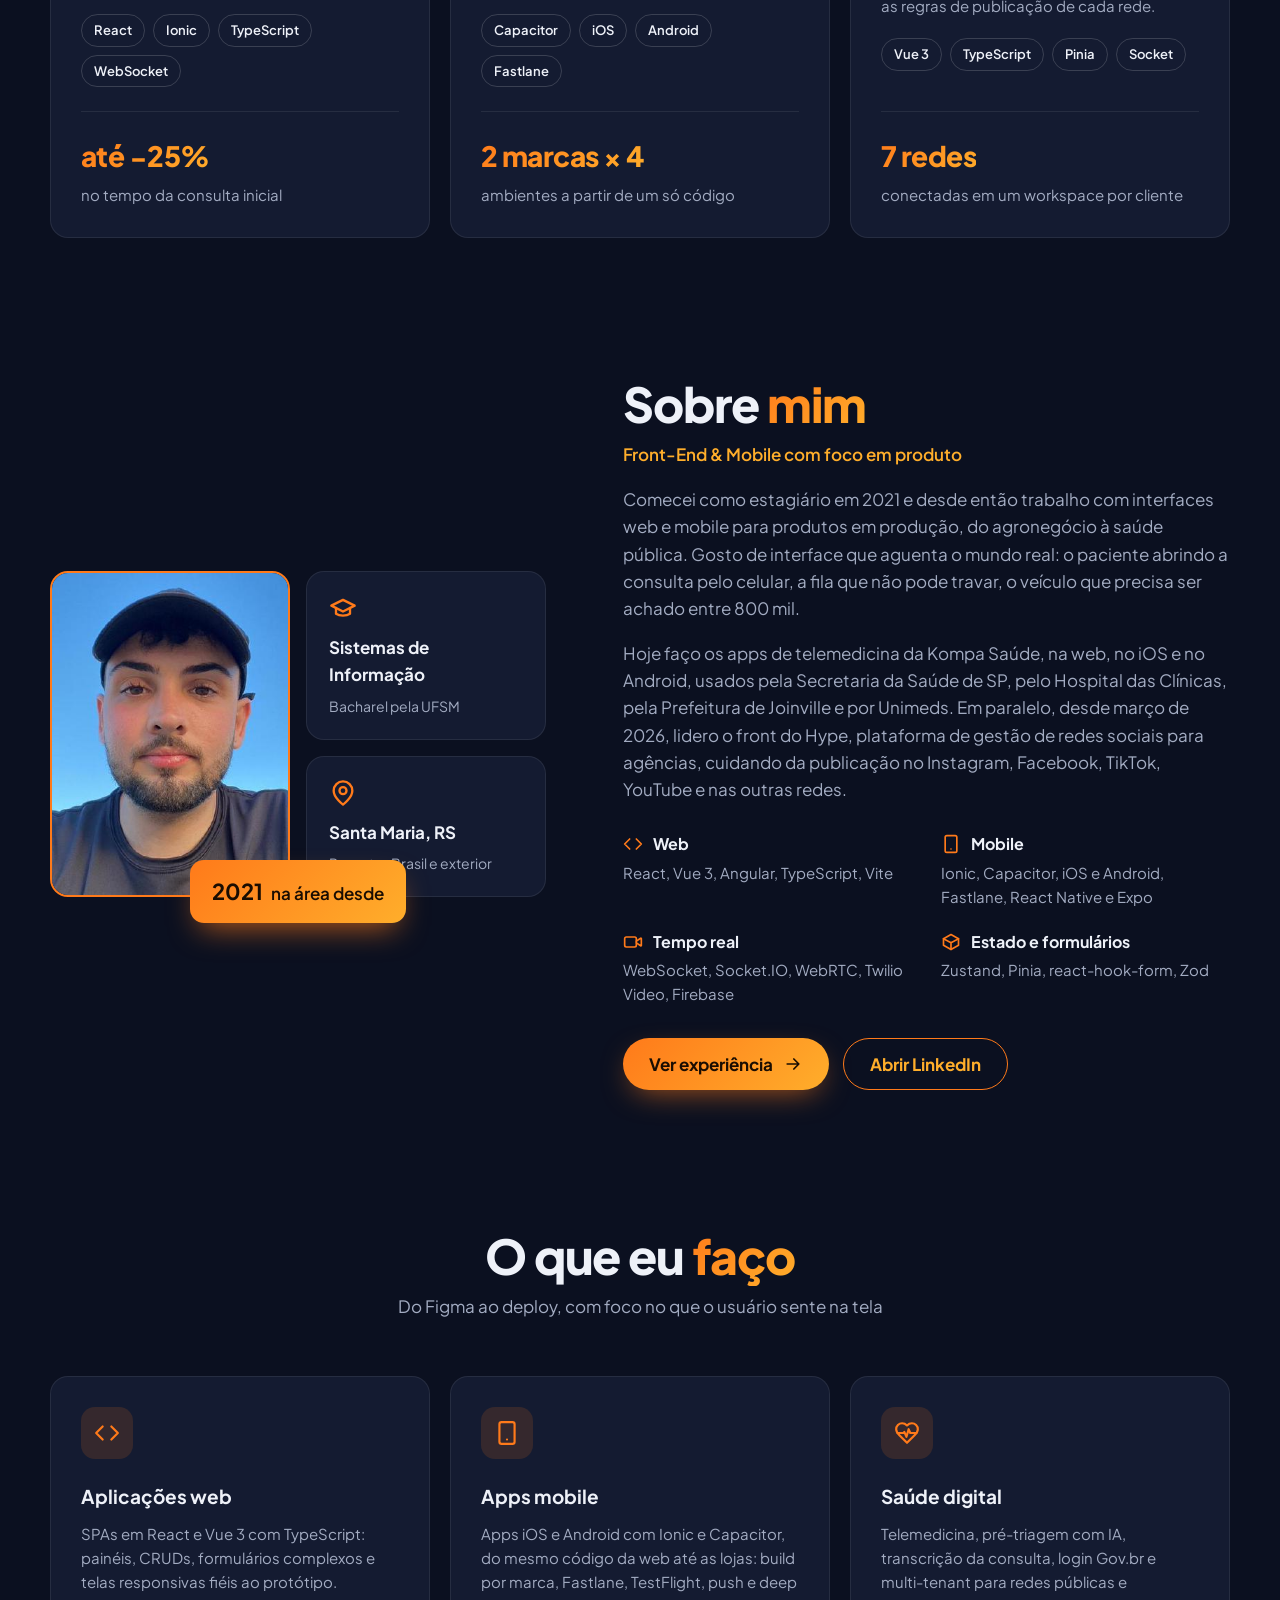
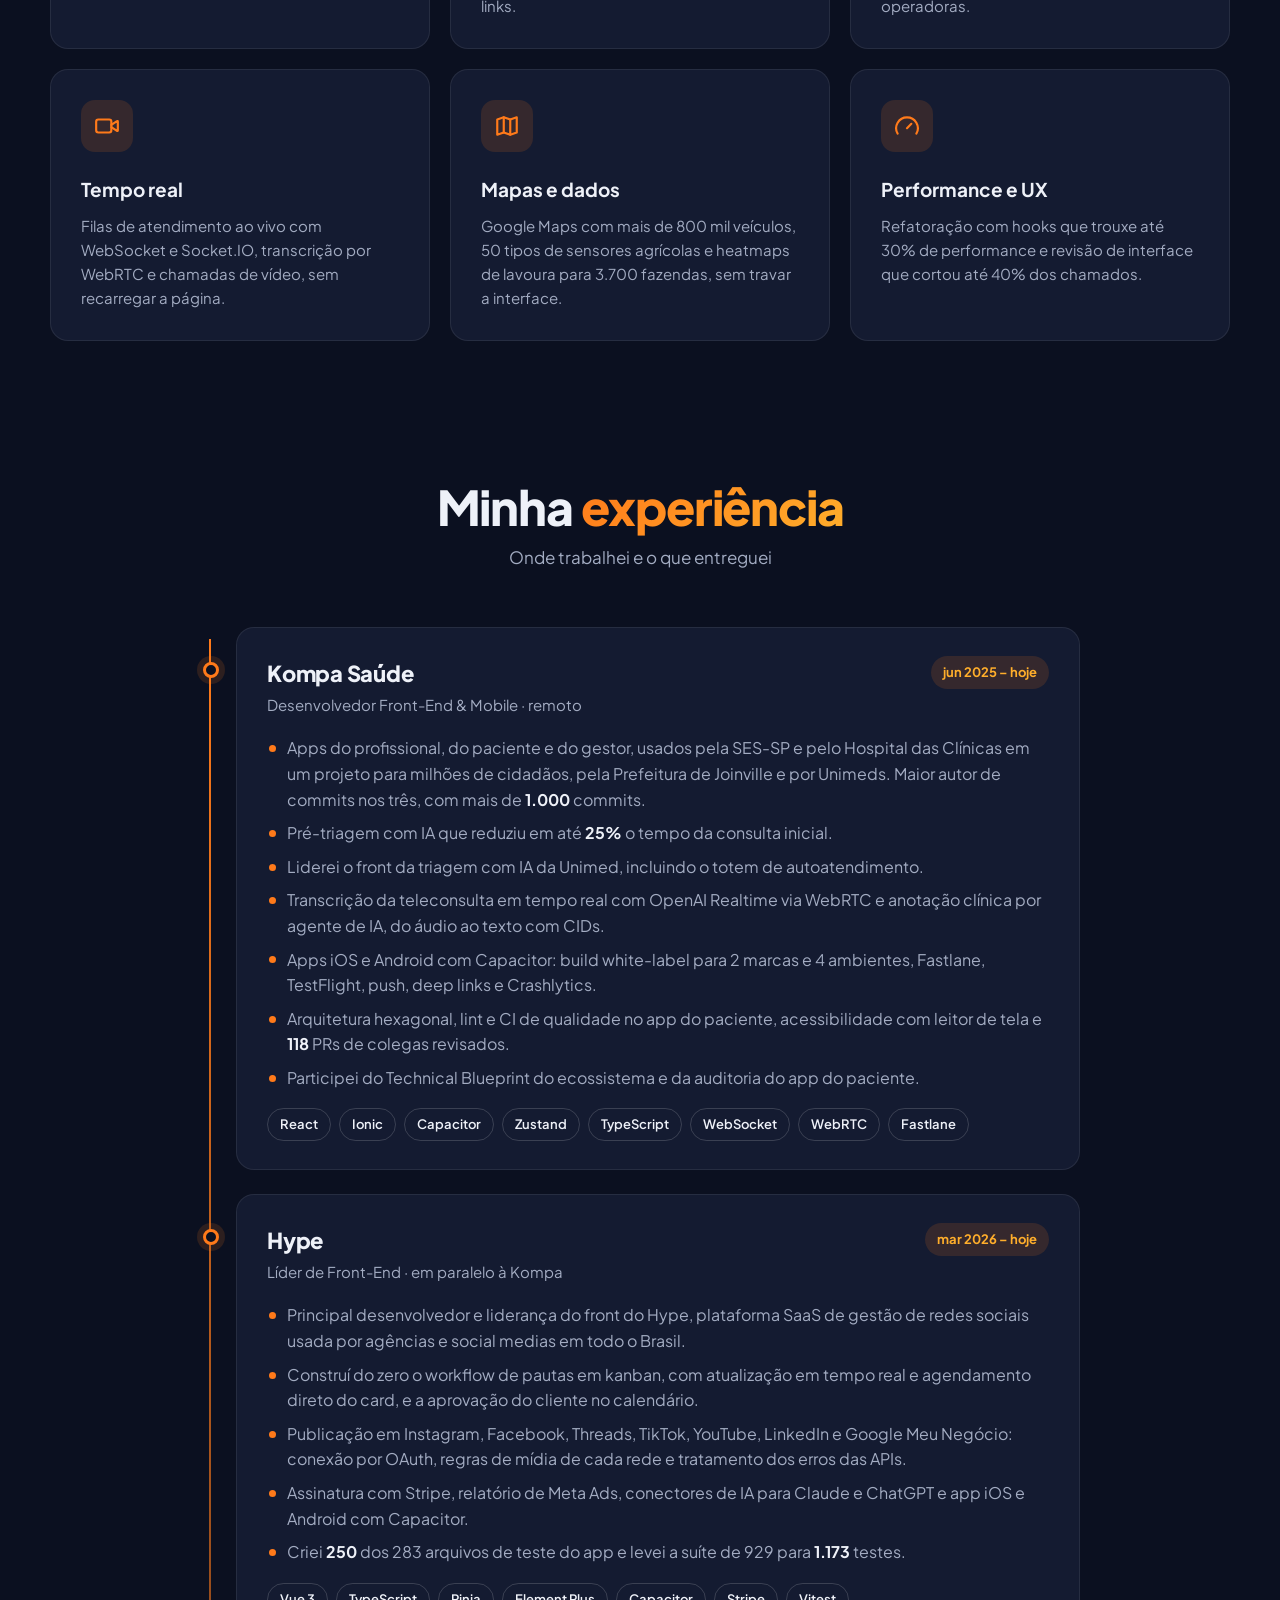
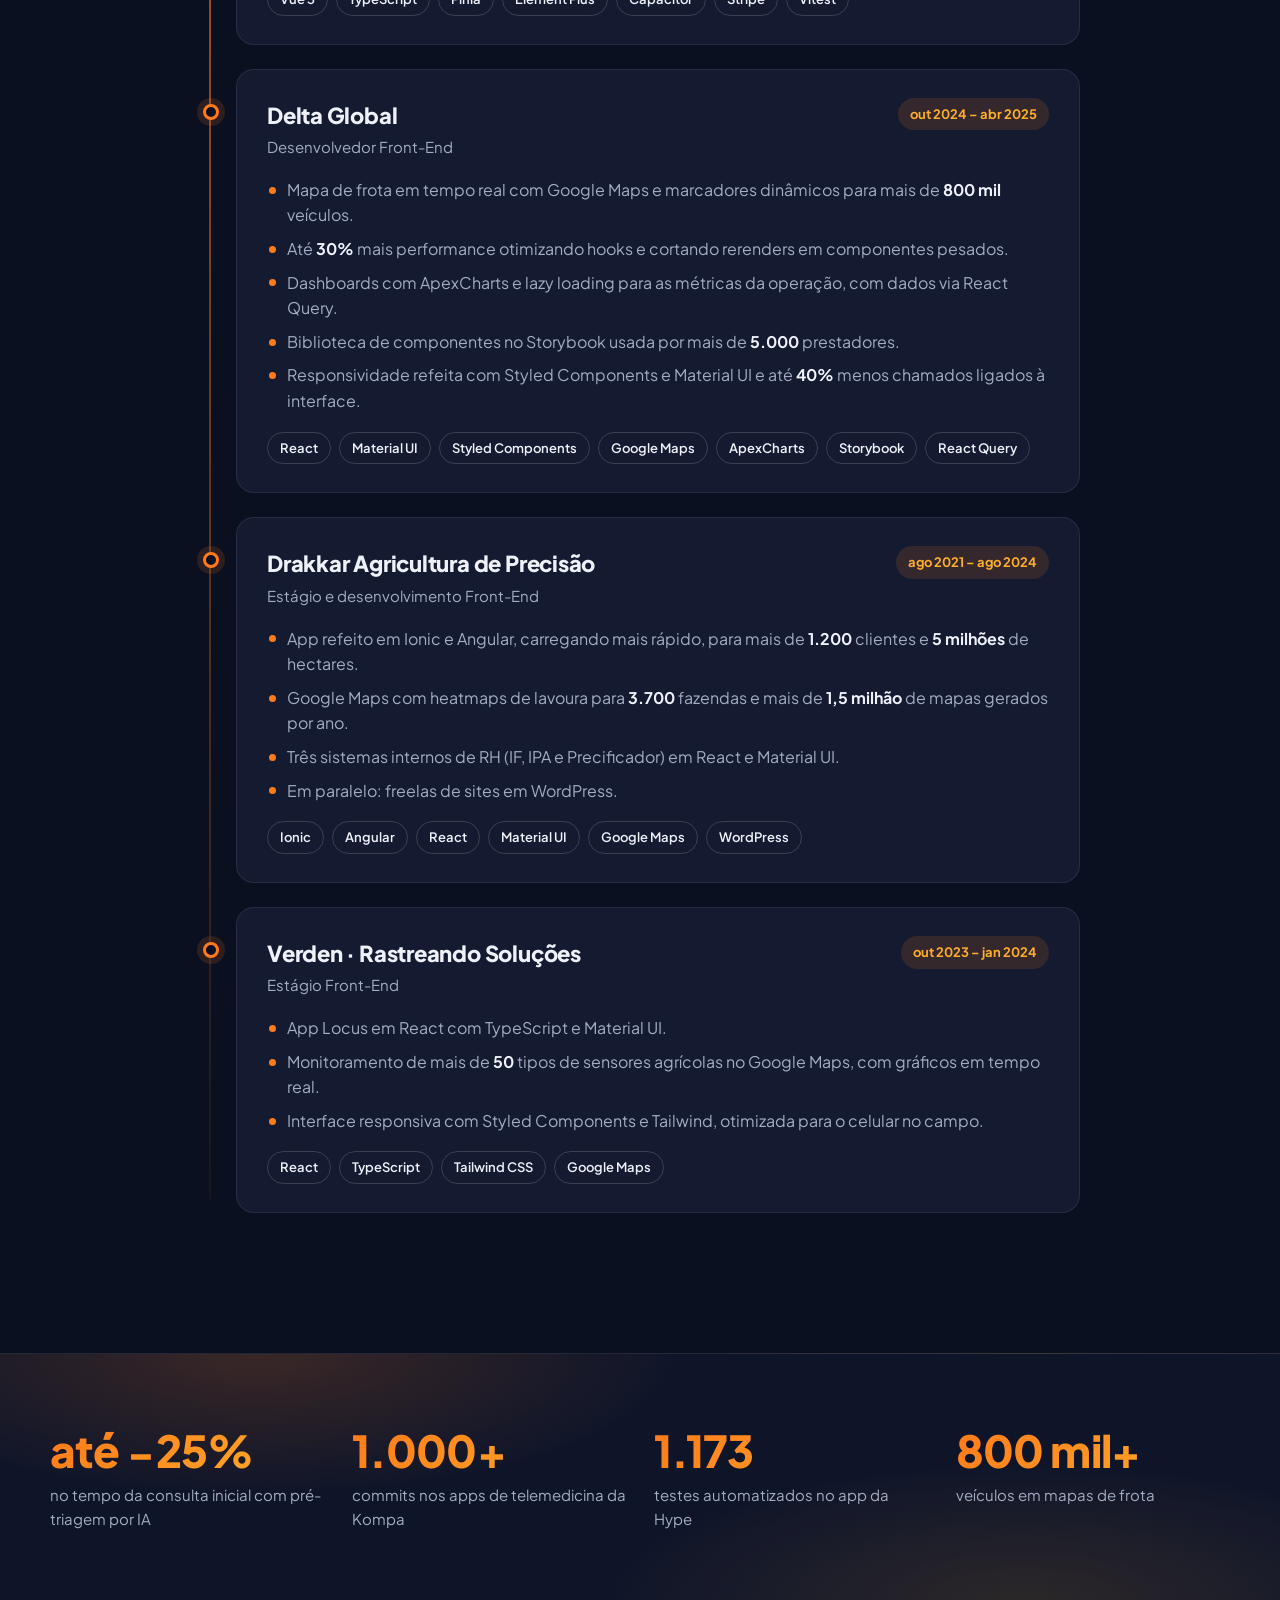
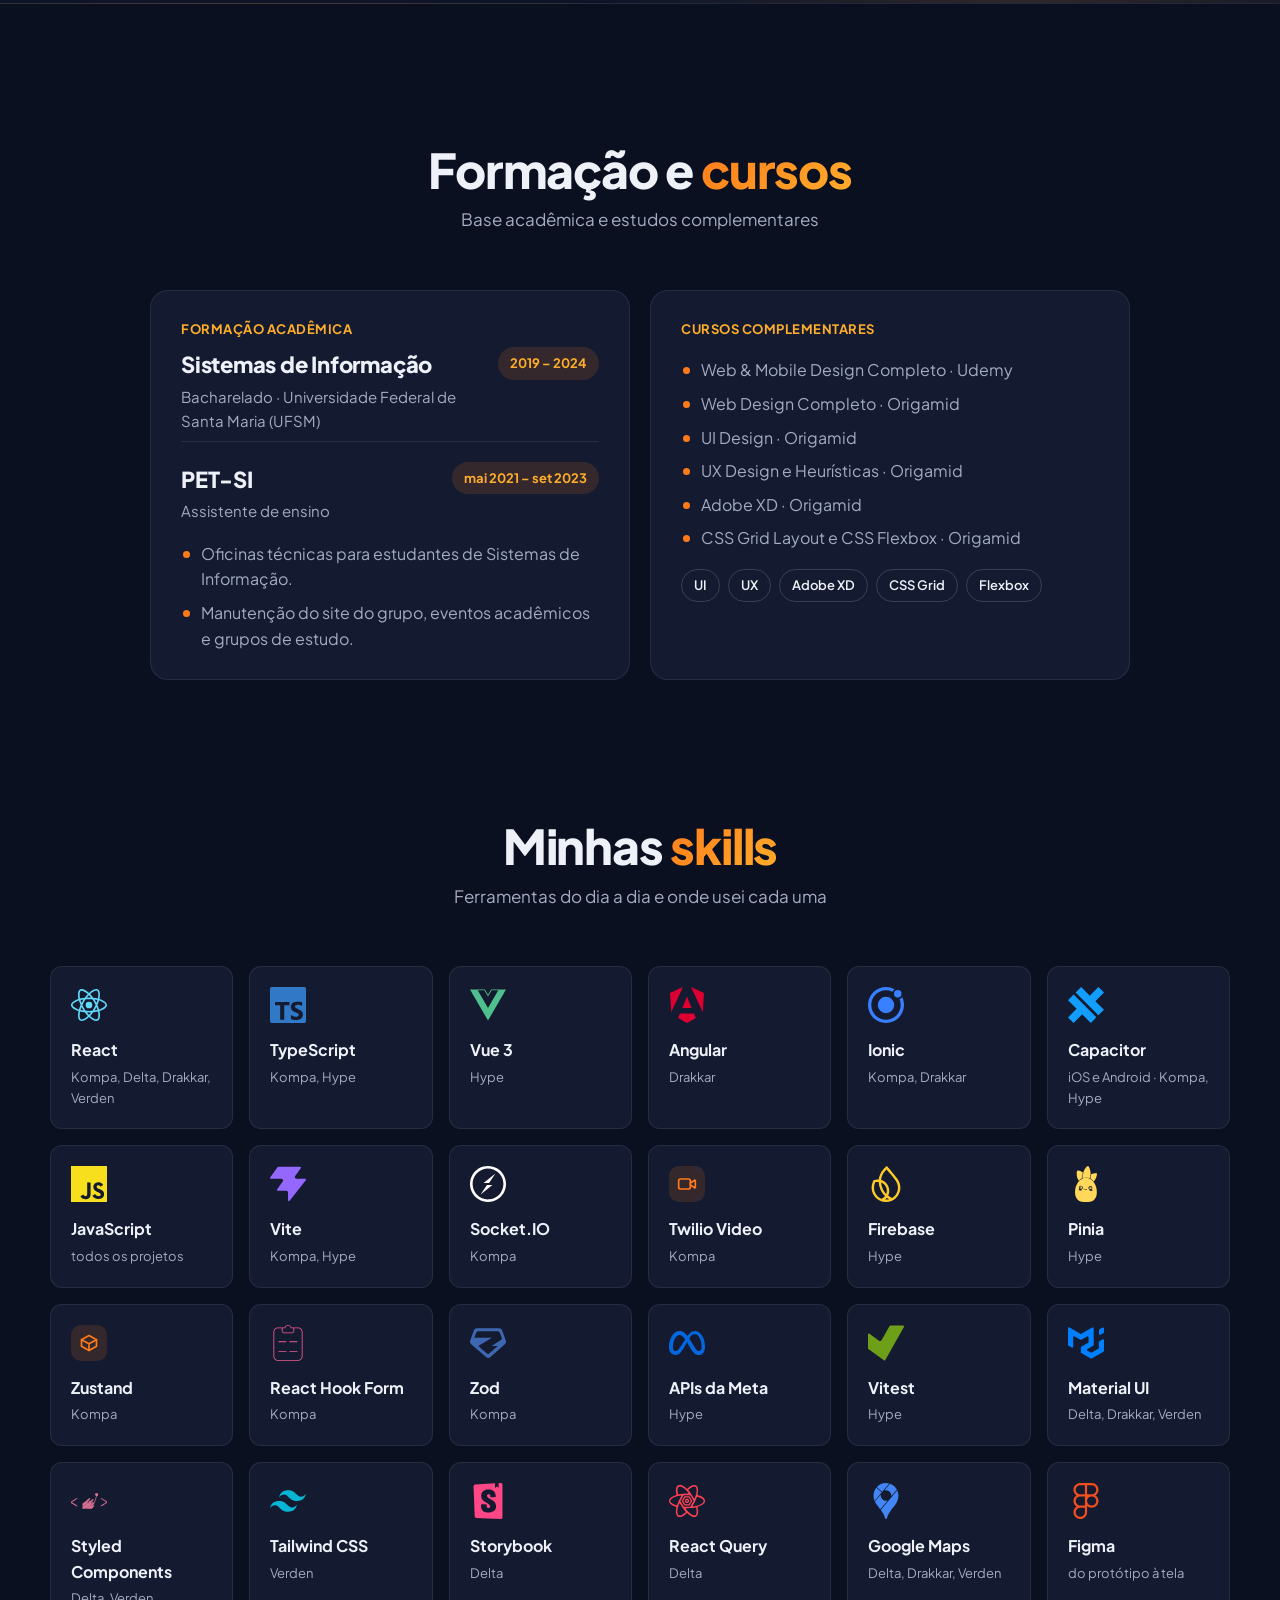
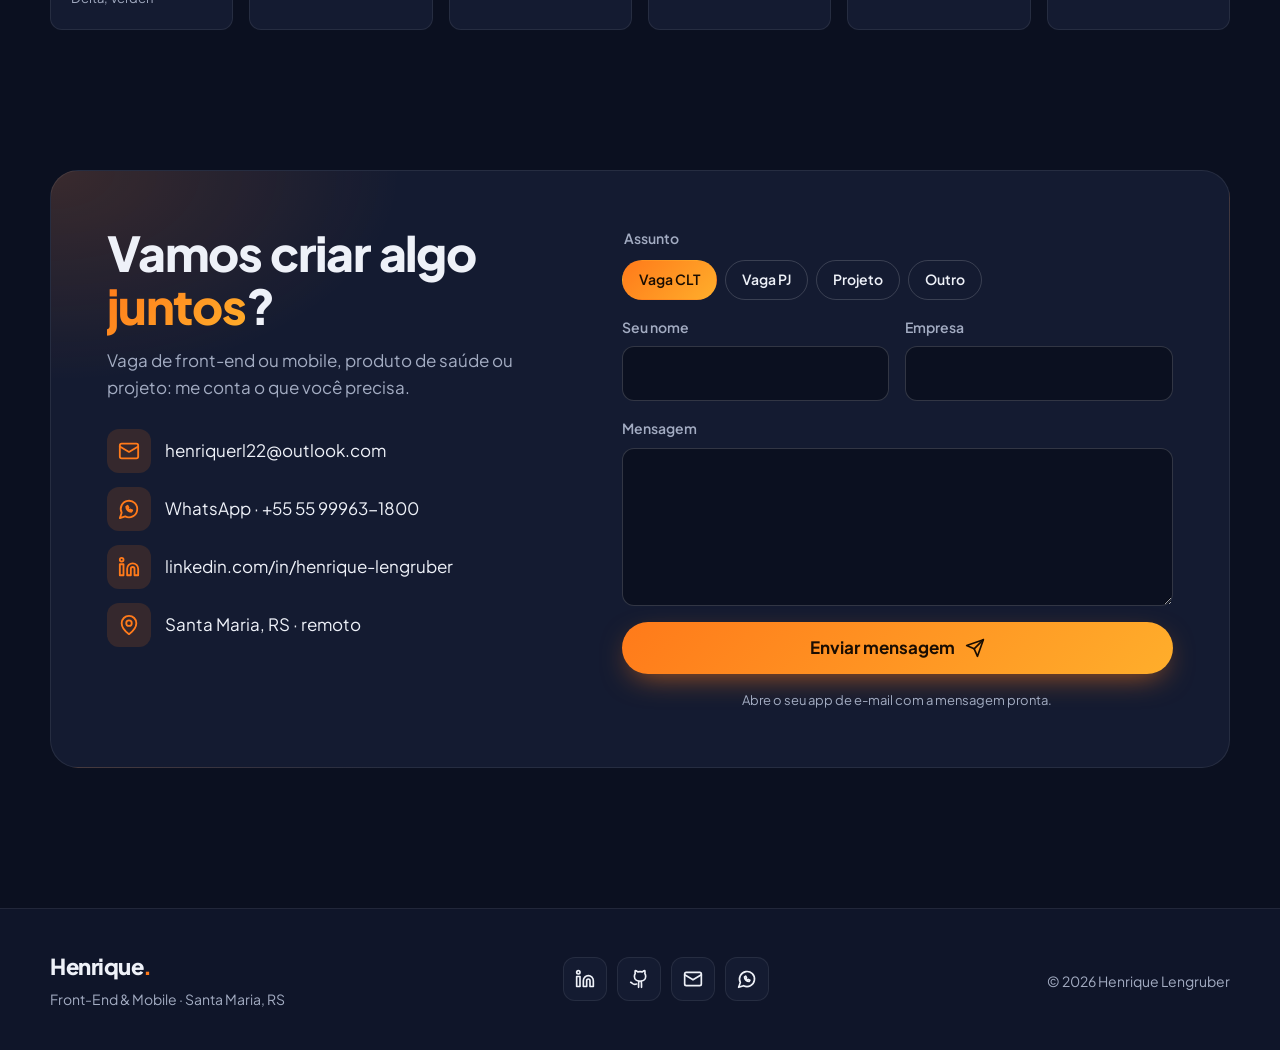
==== commit f05dc2ef: "feat: versão em inglês, cases, currículo e formação no portfólio - Versão EN completa em /en com tro" ====
--- a/index.html
+++ b/index.html
@@ -3,263 +3,507 @@
 <head>
   <meta charset="utf-8">
   <meta name="viewport" content="width=device-width, initial-scale=1">
-  <title>Henrique Lengruber — front-end e mobile</title>
-  <meta name="description" content="Henrique Lengruber, desenvolvedor front-end e mobile. Telemedicina, triagem com IA, vídeo em tempo real e mapas de frota em React, Vue e Ionic.">
-  <meta property="og:title" content="Henrique Lengruber — front-end e mobile">
-  <meta property="og:description" content="Telemedicina, triagem com IA, vídeo em tempo real e mapas de frota em React, Vue e Ionic.">
+  <title>Henrique Lengruber · Front-End & Mobile</title>
+  <meta name="description" content="Henrique Lengruber, desenvolvedor Front-End e Mobile. Telemedicina, triagem com IA e apps iOS e Android com React, Vue, Ionic e Capacitor.">
+  <meta property="og:title" content="Henrique Lengruber · Front-End & Mobile">
+  <meta property="og:description" content="Telemedicina, triagem com IA e apps iOS e Android com React, Vue, Ionic e Capacitor.">
+  <meta property="og:image" content="https://henriquerl55.github.io/assets/avatar.jpg">
+  <meta property="og:url" content="https://henriquerl55.github.io/">
   <meta property="og:type" content="website">
-  <meta name="theme-color" content="#ffffff">
-  <link rel="icon" href="assets/avatar.png">
-  <link rel="preconnect" href="https://api.fontshare.com">
-  <link rel="preconnect" href="https://cdn.fontshare.com" crossorigin>
-  <link href="https://api.fontshare.com/v2/css?f[]=clash-grotesk@400,500&display=swap" rel="stylesheet">
+  <meta property="og:locale" content="pt_BR">
+  <meta property="og:locale:alternate" content="en_US">
+  <meta name="theme-color" content="#0b1020">
+  <link rel="canonical" href="https://henriquerl55.github.io/">
+  <link rel="alternate" hreflang="pt-BR" href="https://henriquerl55.github.io/">
+  <link rel="alternate" hreflang="en" href="https://henriquerl55.github.io/en/">
+  <link rel="alternate" hreflang="x-default" href="https://henriquerl55.github.io/">
+  <script type="application/ld+json">
+  {
+    "@context": "https://schema.org",
+    "@type": "Person",
+    "name": "Henrique Lengruber",
+    "jobTitle": "Desenvolvedor Front-End & Mobile",
+    "url": "https://henriquerl55.github.io/",
+    "image": "https://henriquerl55.github.io/assets/avatar.jpg",
+    "email": "mailto:henriquerl22@outlook.com",
+    "telephone": "+55-55-99963-1800",
+    "address": { "@type": "PostalAddress", "addressLocality": "Santa Maria", "addressRegion": "RS", "addressCountry": "BR" },
+    "alumniOf": { "@type": "CollegeOrUniversity", "name": "Universidade Federal de Santa Maria" },
+    "knowsAbout": ["React", "Vue.js", "Ionic", "TypeScript", "Capacitor", "iOS", "Android", "Telemedicina", "WebRTC"],
+    "sameAs": ["https://www.linkedin.com/in/henrique-lengruber-4649a41b0", "https://github.com/HenriqueRL55"]
+  }
+  </script>
+  <link rel="icon" href="assets/avatar.jpg">
+  <link rel="preconnect" href="https://fonts.googleapis.com">
+  <link rel="preconnect" href="https://fonts.gstatic.com" crossorigin>
+  <link href="https://fonts.googleapis.com/css2?family=Plus+Jakarta+Sans:wght@400;500;600;700;800&display=swap" rel="stylesheet">
   <link rel="stylesheet" href="styles.css">
   <script>document.documentElement.classList.add('js')</script>
 </head>
 <body>
+  <svg width="0" height="0" class="sprite" aria-hidden="true">
+    <symbol id="i-code" viewBox="0 0 24 24"><path d="m16 18 6-6-6-6M8 6l-6 6 6 6"/></symbol>
+    <symbol id="i-phone" viewBox="0 0 24 24"><rect x="5" y="2" width="14" height="20" rx="2"/><path d="M12 18h.01"/></symbol>
+    <symbol id="i-pulse" viewBox="0 0 24 24"><path d="M19 14c1.5-1.5 3-3.2 3-5.5A5.5 5.5 0 0 0 16.5 3c-1.8 0-3 .5-4.5 2-1.5-1.5-2.7-2-4.5-2A5.5 5.5 0 0 0 2 8.5c0 2.3 1.5 4 3 5.5l7 7Z"/><path d="M3.2 12H9l.5-1 2 4.5 2-7 1.5 3.5h5.8"/></symbol>
+    <symbol id="i-map" viewBox="0 0 24 24"><path d="M9 4 3 6v14l6-2 6 2 6-2V4l-6 2-6-2Z"/><path d="M9 4v14M15 6v14"/></symbol>
+    <symbol id="i-video" viewBox="0 0 24 24"><path d="m16 13 5.2 3.5a.5.5 0 0 0 .8-.4V7.9a.5.5 0 0 0-.8-.4L16 11"/><rect x="2" y="6" width="14" height="12" rx="2"/></symbol>
+    <symbol id="i-box" viewBox="0 0 24 24"><path d="M21 8 12 3 3 8v8l9 5 9-5V8Z"/><path d="m3 8 9 5 9-5M12 13v8"/></symbol>
+    <symbol id="i-gauge" viewBox="0 0 24 24"><path d="m12 14 4-4"/><path d="M3.3 19a10 10 0 1 1 17.4 0"/></symbol>
+    <symbol id="i-mail" viewBox="0 0 24 24"><rect x="2" y="4" width="20" height="16" rx="2"/><path d="m22 7-10 6L2 7"/></symbol>
+    <symbol id="i-whatsapp" viewBox="0 0 24 24"><path d="M7.9 20A9 9 0 1 0 4 16.1L2 22Z"/><path d="M9 9.5c0 3 2.5 5.5 5.5 5.5l1-1.5-2-1-1 .8a4 4 0 0 1-1.8-1.8l.8-1-1-2L9 9.5Z"/></symbol>
+    <symbol id="i-pin" viewBox="0 0 24 24"><path d="M20 10c0 6-8 12-8 12S4 16 4 10a8 8 0 0 1 16 0Z"/><circle cx="12" cy="10" r="3"/></symbol>
+    <symbol id="i-cap" viewBox="0 0 24 24"><path d="M22 10 12 5 2 10l10 5 10-5Z"/><path d="M6 12v5c3 2 9 2 12 0v-5"/></symbol>
+    <symbol id="i-arrow" viewBox="0 0 24 24"><path d="M5 12h14M13 6l6 6-6 6"/></symbol>
+    <symbol id="i-send" viewBox="0 0 24 24"><path d="m22 2-7 20-4-9-9-4 20-7Z"/><path d="M22 2 11 13"/></symbol>
+    <symbol id="i-linkedin" viewBox="0 0 24 24"><path d="M16 8a6 6 0 0 1 6 6v7h-4v-7a2 2 0 0 0-4 0v7h-4v-7a6 6 0 0 1 6-6Z"/><rect x="2" y="9" width="4" height="12"/><circle cx="4" cy="4" r="2"/></symbol>
+    <symbol id="i-github" viewBox="0 0 24 24"><path d="M15 22v-4a4.8 4.8 0 0 0-1-3.5c3 0 6-2 6-5.5.1-1.3-.3-2.5-1-3.5.3-1.2.3-2.4 0-3.5 0 0-1 0-3 1.5a10.4 10.4 0 0 0-5.5 0C8.5 2 7.5 2 7.5 2c-.3 1.1-.3 2.3 0 3.5A5.4 5.4 0 0 0 6.5 9c0 3.5 3 5.5 6 5.5-.4.5-.7 1-.8 1.7-.2.6-.3 1.2-.2 1.8v4"/><path d="M9 18c-4.5 2-5-2-7-2"/></symbol>
+    <symbol id="i-menu" viewBox="0 0 24 24"><path d="M4 7h16M4 12h16M4 17h16"/></symbol>
+  </svg>
+
   <a class="skip" href="#conteudo">Pular para o conteúdo</a>
 
-  <header class="hero">
-    <div class="hero__text">
-      <a class="mark" href="#topo" id="topo" aria-label="Início">HL</a>
-      <div class="hero__copy">
-        <h1 class="hero__title">
-          <span class="line"><span>Henrique Lengruber,</span></span>
-          <span class="line"><span>front-end e mobile</span></span>
-        </h1>
-        <p class="hero__lead">Construo telemedicina, triagem com IA, vídeo em tempo real e mapas de frota em React, Vue e Ionic. Hoje na Kompa Saúde e na Hype.</p>
-        <div class="hero__actions">
-          <a class="button" id="mail-hero" href="mailto:henriquerl22@outlook.com?subject=Conversa%20sobre%20uma%20vaga">Falar comigo</a>
-          <a class="text-link" href="#experiencia">Ver experiência</a>
-        </div>
-      </div>
-    </div>
-
-    <div class="hero__instrument">
-      <a class="hero__corner text-link" href="https://www.linkedin.com/in/henrique-lengruber-4649a41b0" rel="noopener">LinkedIn</a>
-      <form class="triage" id="triagem" data-ui aria-labelledby="triagem-titulo">
-        <div class="triage__head">
-          <p class="triage__title" id="triagem-titulo">Pré-triagem da vaga</p>
-          <p class="triage__step">Marque o que o time precisa</p>
-        </div>
-        <fieldset class="triage__group">
-          <legend>Área</legend>
-          <label class="chip"><input type="checkbox" name="area" value="web"><span>Web</span></label>
-          <label class="chip"><input type="checkbox" name="area" value="mobile"><span>Mobile</span></label>
-          <label class="chip"><input type="checkbox" name="area" value="saude"><span>Saúde digital</span></label>
-          <label class="chip"><input type="checkbox" name="area" value="tempo-real"><span>Tempo real</span></label>
-          <label class="chip"><input type="checkbox" name="area" value="mapas"><span>Mapas e dados</span></label>
-        </fieldset>
-        <fieldset class="triage__group">
-          <legend>Formato</legend>
-          <label class="chip"><input type="radio" name="formato" value="CLT"><span>CLT</span></label>
-          <label class="chip"><input type="radio" name="formato" value="PJ"><span>PJ</span></label>
-          <label class="chip"><input type="radio" name="formato" value="Projeto"><span>Projeto</span></label>
-        </fieldset>
-        <div class="triage__readout" aria-live="polite">
-          <p><strong id="triagem-contagem">14 de 14</strong> entregas da experiência combinam</p>
-          <p id="triagem-resumo">Nada marcado ainda</p>
-        </div>
-        <a class="triage__send" id="mail-triagem" href="mailto:henriquerl22@outlook.com?subject=Pr%C3%A9-triagem%20de%20vaga">Enviar ficha por e-mail</a>
-      </form>
+  <header class="nav" id="topo">
+    <div class="nav__inner">
+      <a class="logo" href="#topo">Henrique<span>.</span></a>
+      <button class="nav__toggle" type="button" aria-expanded="false" aria-controls="menu" aria-label="Abrir menu" data-label-open="Abrir menu" data-label-close="Fechar menu">
+        <svg class="icon"><use href="#i-menu"/></svg>
+      </button>
+      <nav class="nav__links" id="menu" aria-label="Principal">
+        <a href="#cases">Cases</a>
+        <a href="#sobre">Sobre</a>
+        <a href="#servicos">O que faço</a>
+        <a href="#experiencia">Experiência</a>
+        <a href="#formacao">Formação</a>
+        <a href="#skills">Skills</a>
+        <a href="#contato">Contato</a>
+      </nav>
+      <a class="lang" href="en/" hreflang="en" lang="en" aria-label="Read in English">EN</a>
+      <a class="btn btn--small nav__cta" href="#contato">Vamos conversar</a>
     </div>
   </header>
 
   <main id="conteudo">
-    <section class="intro" aria-label="Apresentação">
-      <p class="intro__lead reveal">Sou desenvolvedor front-end e mobile desde 2021. Trabalho em produtos que muita gente usa ao mesmo tempo: consultas por vídeo, filas de atendimento, triagem com IA e mapas com centenas de milhares de pontos.</p>
-      <div class="intro__cols">
-        <p class="reveal"><b>Quem sou.</b> Henrique Lengruber, bacharel em Sistemas de Informação pela UFSM. Comecei como estagiário em 2021 e desde então faço interfaces web e mobile para produtos em produção, do agronegócio à saúde pública.</p>
-        <p class="reveal"><b>O que faço.</b> Interfaces em React, Vue e Angular, apps híbridos com Ionic e Capacitor, estado com Zustand e Pinia, formulários com react-hook-form e Zod, vídeo com Twilio e tempo real com WebSocket.</p>
-        <p class="reveal"><b>Onde estou.</b> Em Santa Maria, no Rio Grande do Sul, trabalhando remoto. Na Kompa Saúde, faço apps de telemedicina usados pela SES-SP, pelo Hospital das Clínicas, pela Prefeitura de Joinville e por Unimeds. Na Hype, trabalho no HypeSocial.</p>
-        <p class="reveal"><b>Como falar.</b> Pelo e-mail <a href="mailto:henriquerl22@outlook.com">henriquerl22@outlook.com</a> ou pelo <a href="https://www.linkedin.com/in/henrique-lengruber-4649a41b0" rel="noopener">LinkedIn</a>. Aberto a conversas sobre vagas e projetos, no Brasil e no exterior.</p>
-      </div>
-    </section>
-
-    <section class="ledger" id="experiencia" aria-labelledby="experiencia-titulo">
-      <div class="ledger__list">
-      <h2 class="section-title reveal" id="experiencia-titulo">Experiência</h2>
-
-      <div class="ledger__group reveal">
-        <p class="ledger__company">Kompa Saúde <span>jun 2025 – hoje</span></p>
-        <ul>
-          <li data-tags="saude web mobile" data-demo="triagem"><span>Pré-triagem com IA</span><span>React, Ionic</span><span>até −25% de tempo</span></li>
-          <li data-tags="saude web mobile" data-demo="triagem"><span>Front da triagem com IA da Unimed</span><span>liderança do front</span><span>Unimed</span></li>
-          <li data-tags="saude tempo-real mobile" data-demo="video"><span>Teleconsulta por vídeo</span><span>Twilio Video</span><span>telemedicina</span></li>
-          <li data-tags="saude tempo-real web" data-demo="fila"><span>Fila de atendimento ao vivo</span><span>WebSocket, Socket.IO</span><span>tempo real</span></li>
-          <li data-tags="saude web" data-demo="fila"><span>Login com 2FA e multi-tenant</span><span>segurança</span><span>vários clientes</span></li>
-          <li data-tags="saude web mobile" data-demo="fila"><span>Feature flags por cliente</span><span>Zustand</span><span>multi-tenant</span></li>
-          <li data-tags="saude web mobile" data-demo="triagem"><span>Technical Blueprint do ecossistema</span><span>participação</span><span>arquitetura</span></li>
-        </ul>
-      </div>
-
-      <div class="ledger__group reveal">
-        <p class="ledger__company">Hype <span>hoje</span></p>
-        <ul>
-          <li data-tags="web" data-demo="fila"><span>HypeSocial, gestão de redes sociais</span><span>Vue 3, Pinia, Firebase</span><span>SaaS</span></li>
-        </ul>
-      </div>
-
-      <div class="ledger__group reveal">
-        <p class="ledger__company">Delta Global <span>out 2024 – abr 2025</span></p>
-        <ul>
-          <li data-tags="mapas web tempo-real" data-demo="mapa"><span>Mapas de frota</span><span>React</span><span>800 mil+ veículos</span></li>
-          <li data-tags="web" data-demo="mapa"><span>Otimização com hooks</span><span>React</span><span>até +30% de performance</span></li>
-          <li data-tags="web" data-demo="mapa"><span>Revisão de interface</span><span>UX</span><span>−40% de chamados</span></li>
-        </ul>
-      </div>
-
-      <div class="ledger__group reveal">
-        <p class="ledger__company">Drakkar <span>2021 – 2024</span></p>
-        <ul>
-          <li data-tags="mapas mobile" data-demo="mapa"><span>Heatmaps de lavoura</span><span>Ionic, Angular</span><span>3.700 fazendas</span></li>
-          <li data-tags="mobile web" data-demo="mapa"><span>App do produto em Ionic</span><span>Ionic, Angular</span><span>1.200+ clientes</span></li>
-          <li data-tags="web" data-demo="mapa"><span>Sites em WordPress</span><span>freelas</span><span>vários clientes</span></li>
-        </ul>
-      </div>
-      </div>
-
-      <aside class="ledger__preview" aria-label="Quatro telas">
-        <p class="ledger__note">Ilustrações feitas em código para este portfólio. Mostram o tipo de tela, não as telas dos clientes.</p>
-        <article class="demo" id="demo-triagem">
-        <p><b>Triagem.</b> Antes da consulta, o paciente responde perguntas curtas, uma por vez. A resposta chega pronta para quem atende, e a consulta começa do ponto certo.</p>
-        <div class="screen screen--triage" data-ui aria-hidden="true">
-          <p class="screen__bar"><span>Triagem</span><span class="screen__step">Pergunta <b data-triage-step>2</b> de 5</span></p>
-          <p class="screen__q" data-triage-q>Há quanto tempo você sente os sintomas?</p>
-          <ul class="screen__options" data-triage-options>
-            <li>Menos de 24 horas</li>
-            <li>De 1 a 3 dias</li>
-            <li>Mais de 3 dias</li>
+    <section class="hero">
+      <div class="glow glow--one" aria-hidden="true"></div>
+      <div class="glow glow--two" aria-hidden="true"></div>
+
+      <div class="container hero__grid">
+        <div class="hero__text">
+          <ul class="socials reveal" aria-label="Redes">
+            <li><a href="https://www.linkedin.com/in/henrique-lengruber-4649a41b0" rel="noopener" aria-label="LinkedIn"><svg class="icon"><use href="#i-linkedin"/></svg></a></li>
+            <li><a href="https://github.com/HenriqueRL55" rel="noopener" aria-label="GitHub"><svg class="icon"><use href="#i-github"/></svg></a></li>
+            <li><a href="mailto:henriquerl22@outlook.com" aria-label="E-mail"><svg class="icon"><use href="#i-mail"/></svg></a></li>
+            <li><a href="https://wa.me/5555999631800" rel="noopener" aria-label="WhatsApp"><svg class="icon"><use href="#i-whatsapp"/></svg></a></li>
           </ul>
-          <div class="screen__progress"><span data-triage-progress></span></div>
-        </div>
-      </article>
-
-      <article class="demo" id="demo-video">
-        <p><b>Teleconsulta.</b> Vídeo entre paciente e profissional no navegador e no app, com controle de câmera e microfone e o tempo de consulta à vista.</p>
-        <div class="screen screen--video" data-ui aria-hidden="true">
-          <div class="video__main"><span class="video__initials">MS</span><span class="video__name">Profissional</span></div>
-          <div class="video__self"><span class="video__initials">VC</span></div>
-          <div class="video__bar">
-            <span class="video__time" data-video-time>00:00</span>
-            <span class="video__btn">Microfone</span>
-            <span class="video__btn">Câmera</span>
-            <span class="video__btn video__btn--end">Encerrar</span>
-          </div>
-        </div>
-      </article>
-
-      <article class="demo" id="demo-fila">
-        <p><b>Fila ao vivo.</b> Quem entra na fila aparece para o profissional na hora, sem recarregar a página. O tempo de espera de cada pessoa corre na tela.</p>
-        <div class="screen screen--queue" data-ui aria-hidden="true">
-          <p class="screen__bar"><span>Fila de atendimento</span><span data-queue-count>4 aguardando</span></p>
-          <ul class="queue" data-queue>
-            <li><span>A. R.</span><span>Clínica geral</span><span data-wait="412">06:52</span></li>
-            <li><span>J. P.</span><span>Pediatria</span><span data-wait="268">04:28</span></li>
-            <li><span>L. M.</span><span>Clínica geral</span><span data-wait="131">02:11</span></li>
-            <li><span>C. S.</span><span>Psicologia</span><span data-wait="40">00:40</span></li>
-          </ul>
-        </div>
-      </article>
-
-      <article class="demo" id="demo-mapa">
-        <p><b>Mapa de calor.</b> Muitos pontos viram uma leitura só: onde a frota está concentrada, que talhão pede atenção. A grade se atualiza sem travar a tela.</p>
-        <div class="screen screen--map" data-ui aria-hidden="true">
-          <p class="screen__bar"><span>Densidade por região</span><span data-map-total>812.400 pontos</span></p>
-          <div class="heat" data-heat></div>
-        </div>
-      </article>
-      </aside>
-    </section>
-
-
-    <section class="tools" aria-labelledby="ferramentas-titulo">
-      <h2 class="section-title reveal" id="ferramentas-titulo">Ferramentas</h2>
-      <div class="tools__group reveal">
-        <p class="tools__label">Web</p>
-        <ul>
-          <li><span>React</span><span>Kompa, Delta Global</span></li>
-          <li><span>TypeScript</span><span>Kompa, Hype</span></li>
-          <li><span>Vue 3</span><span>Hype</span></li>
-          <li><span>Angular</span><span>Drakkar</span></li>
-          <li><span>Element Plus</span><span>Hype</span></li>
-          <li><span>Vite</span><span>Kompa, Hype</span></li>
-        </ul>
-      </div>
-      <div class="tools__group reveal">
-        <p class="tools__label">Mobile</p>
-        <ul>
-          <li><span>Ionic</span><span>Kompa, Drakkar</span></li>
-          <li><span>Capacitor</span><span>Kompa</span></li>
-          <li><span>React Native e Expo</span><span>estudo</span></li>
-        </ul>
-      </div>
-      <div class="tools__group reveal">
-        <p class="tools__label">Tempo real e vídeo</p>
-        <ul>
-          <li><span>WebSocket e Socket.IO</span><span>Kompa</span></li>
-          <li><span>Twilio Video</span><span>Kompa</span></li>
-          <li><span>Firebase</span><span>Hype</span></li>
-        </ul>
-      </div>
-      <div class="tools__group reveal">
-        <p class="tools__label">Estado, formulários e testes</p>
-        <ul>
-          <li><span>Zustand</span><span>Kompa</span></li>
-          <li><span>Pinia</span><span>Hype</span></li>
-          <li><span>react-hook-form e Zod</span><span>Kompa</span></li>
-          <li><span>Vitest</span><span>Hype</span></li>
-        </ul>
-      </div>
-    </section>
-
-    <section class="about" aria-label="Sobre">
-      <div class="about__row">
-        <dl class="about__facts reveal">
-          <div><dt>Formação</dt><dd>Sistemas de Informação, UFSM</dd></div>
-          <div><dt>Base</dt><dd>Santa Maria, RS</dd></div>
-          <div><dt>Na área desde</dt><dd>2021</dd></div>
-        </dl>
-        <p class="about__text reveal">Gosto de interface que aguenta o mundo real: o paciente no celular, a fila que não pode travar, o veículo achado entre 800 mil. Meu trabalho é deixar essas telas rápidas, claras e difíceis de quebrar.</p>
-      </div>
-      <div class="about__row about__row--record">
-        <p class="about__word reveal">Onde meu código roda</p>
-        <ul class="about__list reveal">
-          <li><span>Secretaria da Saúde de SP</span><span>Kompa</span></li>
-          <li><span>Hospital das Clínicas</span><span>Kompa</span></li>
-          <li><span>Prefeitura de Joinville</span><span>Kompa</span></li>
-          <li><span>Unimeds</span><span>Kompa</span></li>
-        </ul>
-        <ul class="about__list reveal">
-          <li><span>Kompa Saúde</span><span>2025 – hoje</span></li>
-          <li><span>Hype</span><span>hoje</span></li>
-          <li><span>Delta Global</span><span>2024 – 2025</span></li>
-          <li><span>Drakkar</span><span>2021 – 2024</span></li>
-          <li><span>PET-SI UFSM</span><span>graduação</span></li>
-        </ul>
-      </div>
-    </section>
-
-    <section class="contact" id="contato" aria-label="Contato">
-      <p class="contact__sentence reveal">Vagas de front-end ou mobile, produtos de saúde e times que entregam toda semana: me escreva.</p>
-      <img class="contact__portrait reveal" src="assets/avatar.png" width="240" height="240" alt="Retrato de Henrique Lengruber" loading="lazy">
-      <div class="contact__links reveal">
-        <p class="contact__question">Vamos conversar?</p>
-        <a id="mail-contato" href="mailto:henriquerl22@outlook.com?subject=Conversa%20sobre%20uma%20vaga">henriquerl22@outlook.com</a>
-        <a href="https://www.linkedin.com/in/henrique-lengruber-4649a41b0" rel="noopener">LinkedIn</a>
-        <p class="contact__where">Santa Maria, RS · remoto · Brasil e exterior</p>
+
+          <h1 class="hero__title reveal">Oi, eu sou o <span class="accent">Henrique</span> <span class="wave" aria-hidden="true">👋</span></h1>
+          <p class="hero__role reveal">Desenvolvedor Front-End &amp; Mobile</p>
+          <p class="hero__lead reveal">Há mais de 5 anos construindo interfaces web e apps iOS e Android com React, Vue, Ionic, Capacitor e TypeScript para produtos que muita gente usa ao mesmo tempo: telemedicina, triagem com IA, gestão de redes sociais e mapas com centenas de milhares de pontos. Hoje na <strong>Kompa Saúde</strong> e liderando o front da <strong>Hype</strong>.</p>
+
+          <div class="hero__actions reveal">
+            <a class="btn" href="#contato">Fale comigo <svg class="icon"><use href="#i-arrow"/></svg></a>
+            <a class="btn btn--ghost" href="assets/cv/henrique-lengruber-cv-pt.pdf" download>Baixar currículo</a>
+          </div>
+
+          <dl class="stats reveal">
+            <div><dt>Anos de front</dt><dd><span data-count="5">5</span>+</dd></div>
+            <div><dt>Empresas</dt><dd><span data-count="5">5</span></dd></div>
+            <div><dt>Veículos em mapas</dt><dd><span data-count="800">800</span> mil+</dd></div>
+          </dl>
+        </div>
+
+        <div class="hero__visual reveal">
+          <div class="blob">
+            <img src="assets/avatar.jpg" width="460" height="460" alt="Foto de Henrique Lengruber">
+          </div>
+          <span class="float float--react"><img src="assets/icons/react.svg" alt="" width="22" height="22">React</span>
+          <span class="float float--vue"><img src="assets/icons/vuedotjs.svg" alt="" width="22" height="22">Vue</span>
+          <span class="float float--ionic"><img src="assets/icons/ionic.svg" alt="" width="22" height="22">Ionic</span>
+          <span class="float float--badge"><svg class="icon"><use href="#i-pulse"/></svg>Saúde digital</span>
+        </div>
+      </div>
+    </section>
+
+    <section class="section" id="cases">
+      <div class="container">
+        <header class="section__head">
+          <h2 class="section__title reveal">Cases em <span class="accent">destaque</span></h2>
+          <p class="section__sub reveal">O problema, o meu papel e o que mudou depois</p>
+        </header>
+
+        <div class="cases">
+          <article class="case reveal">
+            <p class="case__company">Kompa Saúde · Unimed</p>
+            <h3>Triagem com IA antes da consulta</h3>
+            <dl class="case__facts">
+              <div><dt>Problema</dt><dd>A consulta inicial era longa e o paciente nem sempre chegava ao atendimento certo.</dd></div>
+              <div><dt>Meu papel</dt><dd>Liderei o front da triagem com IA da Unimed.</dd></div>
+              <div><dt>O que fiz</dt><dd>Front da pré-triagem por IA que o paciente faz antes da consulta e do totem de autoatendimento: cadastro em 3 etapas e encaminhamento depois do chat com a IA.</dd></div>
+            </dl>
+            <ul class="tags"><li>React</li><li>Ionic</li><li>TypeScript</li><li>WebSocket</li></ul>
+            <p class="case__result"><strong>até −25%</strong><span>no tempo da consulta inicial</span></p>
+          </article>
+
+          <article class="case reveal">
+            <p class="case__company">Kompa Saúde</p>
+            <h3>Um código, apps iOS e Android para cada marca</h3>
+            <dl class="case__facts">
+              <div><dt>Problema</dt><dd>Os apps de telemedicina precisavam chegar às lojas com a marca de cada cliente e em vários ambientes.</dd></div>
+              <div><dt>Meu papel</dt><dd>Montei e mantenho o build mobile dos apps.</dd></div>
+              <div><dt>O que fiz</dt><dd>Projeto Android nativo, build white-label com versão automática, Fastlane, AAB e TestFlight, push, deep links e Crashlytics.</dd></div>
+            </dl>
+            <ul class="tags"><li>Capacitor</li><li>iOS</li><li>Android</li><li>Fastlane</li></ul>
+            <p class="case__result"><strong>2 marcas × 4</strong><span>ambientes a partir de um só código</span></p>
+          </article>
+
+          <article class="case reveal">
+            <p class="case__company">Hype</p>
+            <h3>Da pauta no kanban ao post publicado</h3>
+            <dl class="case__facts">
+              <div><dt>Problema</dt><dd>Agências cuidam de vários clientes, cada um com perfis em várias redes e conteúdo que precisa de aprovação.</dd></div>
+              <div><dt>Meu papel</dt><dd>Principal desenvolvedor e liderança do front.</dd></div>
+              <div><dt>O que fiz</dt><dd>Workflow de pautas em kanban em tempo real, aprovação do cliente no calendário e as regras de publicação de cada rede.</dd></div>
+            </dl>
+            <ul class="tags"><li>Vue 3</li><li>TypeScript</li><li>Pinia</li><li>Socket</li></ul>
+            <p class="case__result"><strong>7 redes</strong><span>conectadas em um workspace por cliente</span></p>
+          </article>
+        </div>
+      </div>
+    </section>
+
+    <section class="section" id="sobre">
+      <div class="container about">
+        <div class="about__cards reveal">
+          <figure class="about__photo">
+            <img src="assets/avatar.jpg" width="460" height="460" alt="" loading="lazy">
+          </figure>
+          <div class="about__fact">
+            <svg class="icon"><use href="#i-cap"/></svg>
+            <strong>Sistemas de Informação</strong>
+            <span>Bacharel pela UFSM</span>
+          </div>
+          <div class="about__fact">
+            <svg class="icon"><use href="#i-pin"/></svg>
+            <strong>Santa Maria, RS</strong>
+            <span>Remoto · Brasil e exterior</span>
+          </div>
+          <div class="about__badge"><strong>2021</strong><span>na área desde</span></div>
+        </div>
+
+        <div class="about__text">
+          <h2 class="section__title reveal">Sobre <span class="accent">mim</span></h2>
+          <p class="section__sub reveal">Front-End &amp; Mobile com foco em produto</p>
+          <p class="reveal">Comecei como estagiário em 2021 e desde então trabalho com interfaces web e mobile para produtos em produção, do agronegócio à saúde pública. Gosto de interface que aguenta o mundo real: o paciente abrindo a consulta pelo celular, a fila que não pode travar, o veículo que precisa ser achado entre 800 mil.</p>
+          <p class="reveal">Hoje faço os apps de telemedicina da Kompa Saúde, na web, no iOS e no Android, usados pela Secretaria da Saúde de SP, pelo Hospital das Clínicas, pela Prefeitura de Joinville e por Unimeds. Em paralelo, desde março de 2026, lidero o front do Hype, plataforma de gestão de redes sociais para agências, cuidando da publicação no Instagram, Facebook, TikTok, YouTube e nas outras redes.</p>
+
+          <div class="about__groups reveal">
+            <div>
+              <h3><svg class="icon"><use href="#i-code"/></svg>Web</h3>
+              <p>React, Vue 3, Angular, TypeScript, Vite</p>
+            </div>
+            <div>
+              <h3><svg class="icon"><use href="#i-phone"/></svg>Mobile</h3>
+              <p>Ionic, Capacitor, iOS e Android, Fastlane, React Native e Expo</p>
+            </div>
+            <div>
+              <h3><svg class="icon"><use href="#i-video"/></svg>Tempo real</h3>
+              <p>WebSocket, Socket.IO, WebRTC, Twilio Video, Firebase</p>
+            </div>
+            <div>
+              <h3><svg class="icon"><use href="#i-box"/></svg>Estado e formulários</h3>
+              <p>Zustand, Pinia, react-hook-form, Zod</p>
+            </div>
+          </div>
+
+          <div class="about__actions reveal">
+            <a class="btn" href="#experiencia">Ver experiência <svg class="icon"><use href="#i-arrow"/></svg></a>
+            <a class="btn btn--ghost" href="https://www.linkedin.com/in/henrique-lengruber-4649a41b0" rel="noopener">Abrir LinkedIn</a>
+          </div>
+        </div>
+      </div>
+    </section>
+
+    <section class="section" id="servicos">
+      <div class="container">
+        <header class="section__head">
+          <h2 class="section__title reveal">O que eu <span class="accent">faço</span></h2>
+          <p class="section__sub reveal">Do Figma ao deploy, com foco no que o usuário sente na tela</p>
+        </header>
+
+        <div class="services">
+          <article class="service reveal">
+            <span class="service__icon"><svg class="icon"><use href="#i-code"/></svg></span>
+            <h3>Aplicações web</h3>
+            <p>SPAs em React e Vue 3 com TypeScript: painéis, CRUDs, formulários complexos e telas responsivas fiéis ao protótipo.</p>
+          </article>
+          <article class="service reveal">
+            <span class="service__icon"><svg class="icon"><use href="#i-phone"/></svg></span>
+            <h3>Apps mobile</h3>
+            <p>Apps iOS e Android com Ionic e Capacitor, do mesmo código da web até as lojas: build por marca, Fastlane, TestFlight, push e deep links.</p>
+          </article>
+          <article class="service reveal">
+            <span class="service__icon"><svg class="icon"><use href="#i-pulse"/></svg></span>
+            <h3>Saúde digital</h3>
+            <p>Telemedicina, pré-triagem com IA, transcrição da consulta, login Gov.br e multi-tenant para redes públicas e operadoras.</p>
+          </article>
+          <article class="service reveal">
+            <span class="service__icon"><svg class="icon"><use href="#i-video"/></svg></span>
+            <h3>Tempo real</h3>
+            <p>Filas de atendimento ao vivo com WebSocket e Socket.IO, transcrição por WebRTC e chamadas de vídeo, sem recarregar a página.</p>
+          </article>
+          <article class="service reveal">
+            <span class="service__icon"><svg class="icon"><use href="#i-map"/></svg></span>
+            <h3>Mapas e dados</h3>
+            <p>Google Maps com mais de 800 mil veículos, 50 tipos de sensores agrícolas e heatmaps de lavoura para 3.700 fazendas, sem travar a interface.</p>
+          </article>
+          <article class="service reveal">
+            <span class="service__icon"><svg class="icon"><use href="#i-gauge"/></svg></span>
+            <h3>Performance e UX</h3>
+            <p>Refatoração com hooks que trouxe até 30% de performance e revisão de interface que cortou até 40% dos chamados.</p>
+          </article>
+        </div>
+      </div>
+    </section>
+
+    <section class="section" id="experiencia">
+      <div class="container">
+        <header class="section__head">
+          <h2 class="section__title reveal">Minha <span class="accent">experiência</span></h2>
+          <p class="section__sub reveal">Onde trabalhei e o que entreguei</p>
+        </header>
+
+        <ol class="timeline">
+          <li class="job reveal">
+            <div class="job__head">
+              <div>
+                <h3><a class="job__link" href="https://www.kompa.com.br/" rel="noopener">Kompa Saúde</a></h3>
+                <p class="job__role">Desenvolvedor Front-End &amp; Mobile · remoto</p>
+              </div>
+              <span class="job__period">jun 2025 – hoje</span>
+            </div>
+            <ul class="job__points">
+              <li>Apps do profissional, do paciente e do gestor, usados pela SES-SP e pelo Hospital das Clínicas em um projeto para milhões de cidadãos, pela Prefeitura de Joinville e por Unimeds. Maior autor de commits nos três, com mais de <strong>1.000</strong> commits.</li>
+              <li>Pré-triagem com IA que reduziu em até <strong>25%</strong> o tempo da consulta inicial.</li>
+              <li>Liderei o front da triagem com IA da Unimed, incluindo o totem de autoatendimento.</li>
+              <li>Transcrição da teleconsulta em tempo real com OpenAI Realtime via WebRTC e anotação clínica por agente de IA, do áudio ao texto com CIDs.</li>
+              <li>Apps iOS e Android com Capacitor: build white-label para 2 marcas e 4 ambientes, Fastlane, TestFlight, push, deep links e Crashlytics.</li>
+              <li>Arquitetura hexagonal, lint e CI de qualidade no app do paciente, acessibilidade com leitor de tela e <strong>118</strong> PRs de colegas revisados.</li>
+              <li>Participei do Technical Blueprint do ecossistema e da auditoria do app do paciente.</li>
+            </ul>
+            <ul class="tags"><li>React</li><li>Ionic</li><li>Capacitor</li><li>Zustand</li><li>TypeScript</li><li>WebSocket</li><li>WebRTC</li><li>Fastlane</li></ul>
+          </li>
+
+          <li class="job reveal">
+            <div class="job__head">
+              <div>
+                <h3><a class="job__link" href="https://www.hypesocial.com.br/" rel="noopener">Hype</a></h3>
+                <p class="job__role">Líder de Front-End · em paralelo à Kompa</p>
+              </div>
+              <span class="job__period">mar 2026 – hoje</span>
+            </div>
+            <ul class="job__points">
+              <li>Principal desenvolvedor e liderança do front do Hype, plataforma SaaS de gestão de redes sociais usada por agências e social medias em todo o Brasil.</li>
+              <li>Construí do zero o workflow de pautas em kanban, com atualização em tempo real e agendamento direto do card, e a aprovação do cliente no calendário.</li>
+              <li>Publicação em Instagram, Facebook, Threads, TikTok, YouTube, LinkedIn e Google Meu Negócio: conexão por OAuth, regras de mídia de cada rede e tratamento dos erros das APIs.</li>
+              <li>Assinatura com Stripe, relatório de Meta Ads, conectores de IA para Claude e ChatGPT e app iOS e Android com Capacitor.</li>
+              <li>Criei <strong>250</strong> dos 283 arquivos de teste do app e levei a suíte de 929 para <strong>1.173</strong> testes.</li>
+            </ul>
+            <ul class="tags"><li>Vue 3</li><li>TypeScript</li><li>Pinia</li><li>Element Plus</li><li>Capacitor</li><li>Stripe</li><li>Vitest</li></ul>
+          </li>
+
+          <li class="job reveal">
+            <div class="job__head">
+              <div>
+                <h3>Delta Global</h3>
+                <p class="job__role">Desenvolvedor Front-End</p>
+              </div>
+              <span class="job__period">out 2024 – abr 2025</span>
+            </div>
+            <ul class="job__points">
+              <li>Mapa de frota em tempo real com Google Maps e marcadores dinâmicos para mais de <strong>800 mil</strong> veículos.</li>
+              <li>Até <strong>30%</strong> mais performance otimizando hooks e cortando rerenders em componentes pesados.</li>
+              <li>Dashboards com ApexCharts e lazy loading para as métricas da operação, com dados via React Query.</li>
+              <li>Biblioteca de componentes no Storybook usada por mais de <strong>5.000</strong> prestadores.</li>
+              <li>Responsividade refeita com Styled Components e Material UI e até <strong>40%</strong> menos chamados ligados à interface.</li>
+            </ul>
+            <ul class="tags"><li>React</li><li>Material UI</li><li>Styled Components</li><li>Google Maps</li><li>ApexCharts</li><li>Storybook</li><li>React Query</li></ul>
+          </li>
+
+          <li class="job reveal">
+            <div class="job__head">
+              <div>
+                <h3>Drakkar Agricultura de Precisão</h3>
+                <p class="job__role">Estágio e desenvolvimento Front-End</p>
+              </div>
+              <span class="job__period">ago 2021 – ago 2024</span>
+            </div>
+            <ul class="job__points">
+              <li>App refeito em Ionic e Angular, carregando mais rápido, para mais de <strong>1.200</strong> clientes e <strong>5 milhões</strong> de hectares.</li>
+              <li>Google Maps com heatmaps de lavoura para <strong>3.700</strong> fazendas e mais de <strong>1,5 milhão</strong> de mapas gerados por ano.</li>
+              <li>Três sistemas internos de RH (IF, IPA e Precificador) em React e Material UI.</li>
+              <li>Em paralelo: freelas de sites em WordPress.</li>
+            </ul>
+            <ul class="tags"><li>Ionic</li><li>Angular</li><li>React</li><li>Material UI</li><li>Google Maps</li><li>WordPress</li></ul>
+          </li>
+
+          <li class="job reveal">
+            <div class="job__head">
+              <div>
+                <h3>Verden · Rastreando Soluções</h3>
+                <p class="job__role">Estágio Front-End</p>
+              </div>
+              <span class="job__period">out 2023 – jan 2024</span>
+            </div>
+            <ul class="job__points">
+              <li>App Locus em React com TypeScript e Material UI.</li>
+              <li>Monitoramento de mais de <strong>50</strong> tipos de sensores agrícolas no Google Maps, com gráficos em tempo real.</li>
+              <li>Interface responsiva com Styled Components e Tailwind, otimizada para o celular no campo.</li>
+            </ul>
+            <ul class="tags"><li>React</li><li>TypeScript</li><li>Tailwind CSS</li><li>Google Maps</li></ul>
+          </li>
+        </ol>
+      </div>
+    </section>
+
+    <section class="numbers" aria-label="Resultados">
+      <div class="container numbers__grid">
+        <div class="reveal"><strong>até −25%</strong><span>no tempo da consulta inicial com pré-triagem por IA</span></div>
+        <div class="reveal"><strong>1.000+</strong><span>commits nos apps de telemedicina da Kompa</span></div>
+        <div class="reveal"><strong>1.173</strong><span>testes automatizados no app da Hype</span></div>
+        <div class="reveal"><strong>800 mil+</strong><span>veículos em mapas de frota</span></div>
+      </div>
+    </section>
+
+    <section class="section" id="formacao">
+      <div class="container">
+        <header class="section__head">
+          <h2 class="section__title reveal">Formação e <span class="accent">cursos</span></h2>
+          <p class="section__sub reveal">Base acadêmica e estudos complementares</p>
+        </header>
+
+        <div class="education">
+          <article class="job job--plain reveal">
+            <p class="case__company">Formação acadêmica</p>
+            <div class="job__head">
+              <div>
+                <h3>Sistemas de Informação</h3>
+                <p class="job__role">Bacharelado · Universidade Federal de Santa Maria (UFSM)</p>
+              </div>
+              <span class="job__period">2019 – 2024</span>
+            </div>
+            <div class="job__head education__activity">
+              <div>
+                <h3>PET-SI</h3>
+                <p class="job__role">Assistente de ensino</p>
+              </div>
+              <span class="job__period">mai 2021 – set 2023</span>
+            </div>
+            <ul class="job__points">
+              <li>Oficinas técnicas para estudantes de Sistemas de Informação.</li>
+              <li>Manutenção do site do grupo, eventos acadêmicos e grupos de estudo.</li>
+            </ul>
+          </article>
+
+          <article class="job job--plain reveal">
+            <p class="case__company">Cursos complementares</p>
+            <ul class="job__points">
+              <li>Web &amp; Mobile Design Completo · Udemy</li>
+              <li>Web Design Completo · Origamid</li>
+              <li>UI Design · Origamid</li>
+              <li>UX Design e Heurísticas · Origamid</li>
+              <li>Adobe XD · Origamid</li>
+              <li>CSS Grid Layout e CSS Flexbox · Origamid</li>
+            </ul>
+            <ul class="tags"><li>UI</li><li>UX</li><li>Adobe XD</li><li>CSS Grid</li><li>Flexbox</li></ul>
+          </article>
+        </div>
+      </div>
+    </section>
+
+    <section class="section" id="skills">
+      <div class="container">
+        <header class="section__head">
+          <h2 class="section__title reveal">Minhas <span class="accent">skills</span></h2>
+          <p class="section__sub reveal">Ferramentas do dia a dia e onde usei cada uma</p>
+        </header>
+
+        <ul class="skills">
+          <li class="skill reveal"><img src="assets/icons/react.svg" alt="" width="36" height="36"><strong>React</strong><span>Kompa, Delta, Drakkar, Verden</span></li>
+          <li class="skill reveal"><img src="assets/icons/typescript.svg" alt="" width="36" height="36"><strong>TypeScript</strong><span>Kompa, Hype</span></li>
+          <li class="skill reveal"><img src="assets/icons/vuedotjs.svg" alt="" width="36" height="36"><strong>Vue 3</strong><span>Hype</span></li>
+          <li class="skill reveal"><img src="assets/icons/angular.svg" alt="" width="36" height="36"><strong>Angular</strong><span>Drakkar</span></li>
+          <li class="skill reveal"><img src="assets/icons/ionic.svg" alt="" width="36" height="36"><strong>Ionic</strong><span>Kompa, Drakkar</span></li>
+          <li class="skill reveal"><img src="assets/icons/capacitor.svg" alt="" width="36" height="36"><strong>Capacitor</strong><span>iOS e Android · Kompa, Hype</span></li>
+          <li class="skill reveal"><img src="assets/icons/javascript.svg" alt="" width="36" height="36"><strong>JavaScript</strong><span>todos os projetos</span></li>
+          <li class="skill reveal"><img src="assets/icons/vite.svg" alt="" width="36" height="36"><strong>Vite</strong><span>Kompa, Hype</span></li>
+          <li class="skill reveal"><img src="assets/icons/socketdotio.svg" alt="" width="36" height="36"><strong>Socket.IO</strong><span>Kompa</span></li>
+          <li class="skill reveal"><span class="skill__glyph"><svg class="icon"><use href="#i-video"/></svg></span><strong>Twilio Video</strong><span>Kompa</span></li>
+          <li class="skill reveal"><img src="assets/icons/firebase.svg" alt="" width="36" height="36"><strong>Firebase</strong><span>Hype</span></li>
+          <li class="skill reveal"><img src="assets/icons/pinia.svg" alt="" width="36" height="36"><strong>Pinia</strong><span>Hype</span></li>
+          <li class="skill reveal"><span class="skill__glyph"><svg class="icon"><use href="#i-box"/></svg></span><strong>Zustand</strong><span>Kompa</span></li>
+          <li class="skill reveal"><img src="assets/icons/reacthookform.svg" alt="" width="36" height="36"><strong>React Hook Form</strong><span>Kompa</span></li>
+          <li class="skill reveal"><img src="assets/icons/zod.svg" alt="" width="36" height="36"><strong>Zod</strong><span>Kompa</span></li>
+          <li class="skill reveal"><img src="assets/icons/meta.svg" alt="" width="36" height="36"><strong>APIs da Meta</strong><span>Hype</span></li>
+          <li class="skill reveal"><img src="assets/icons/vitest.svg" alt="" width="36" height="36"><strong>Vitest</strong><span>Hype</span></li>
+          <li class="skill reveal"><img src="assets/icons/mui.svg" alt="" width="36" height="36"><strong>Material UI</strong><span>Delta, Drakkar, Verden</span></li>
+          <li class="skill reveal"><img src="assets/icons/styledcomponents.svg" alt="" width="36" height="36"><strong>Styled Components</strong><span>Delta, Verden</span></li>
+          <li class="skill reveal"><img src="assets/icons/tailwindcss.svg" alt="" width="36" height="36"><strong>Tailwind CSS</strong><span>Verden</span></li>
+          <li class="skill reveal"><img src="assets/icons/storybook.svg" alt="" width="36" height="36"><strong>Storybook</strong><span>Delta</span></li>
+          <li class="skill reveal"><img src="assets/icons/reactquery.svg" alt="" width="36" height="36"><strong>React Query</strong><span>Delta</span></li>
+          <li class="skill reveal"><img src="assets/icons/googlemaps.svg" alt="" width="36" height="36"><strong>Google Maps</strong><span>Delta, Drakkar, Verden</span></li>
+          <li class="skill reveal"><img src="assets/icons/figma.svg" alt="" width="36" height="36"><strong>Figma</strong><span>do protótipo à tela</span></li>        </ul>
+      </div>
+    </section>
+
+    <section class="section" id="contato">
+      <div class="container">
+        <div class="contact reveal">
+          <div class="contact__info">
+            <h2 class="section__title">Vamos criar algo <span class="accent">juntos</span>?</h2>
+            <p>Vaga de front-end ou mobile, produto de saúde ou projeto: me conta o que você precisa.</p>
+            <ul class="contact__list">
+              <li><svg class="icon"><use href="#i-mail"/></svg><a href="mailto:henriquerl22@outlook.com">henriquerl22@outlook.com</a></li>
+              <li><svg class="icon"><use href="#i-whatsapp"/></svg><a href="https://wa.me/5555999631800" rel="noopener">WhatsApp · +55 55 99963-1800</a></li>
+              <li><svg class="icon"><use href="#i-linkedin"/></svg><a href="https://www.linkedin.com/in/henrique-lengruber-4649a41b0" rel="noopener">linkedin.com/in/henrique-lengruber</a></li>
+              <li><svg class="icon"><use href="#i-pin"/></svg><span>Santa Maria, RS · remoto</span></li>
+            </ul>
+          </div>
+
+          <form class="form" id="form-contato" data-default-topic="Contato" action="mailto:henriquerl22@outlook.com" method="post" enctype="text/plain">
+            <fieldset class="form__topics">
+              <legend>Assunto</legend>
+              <label class="chip"><input type="radio" name="assunto" value="Vaga CLT" checked><span>Vaga CLT</span></label>
+              <label class="chip"><input type="radio" name="assunto" value="Vaga PJ"><span>Vaga PJ</span></label>
+              <label class="chip"><input type="radio" name="assunto" value="Projeto"><span>Projeto</span></label>
+              <label class="chip"><input type="radio" name="assunto" value="Outro"><span>Outro</span></label>
+            </fieldset>
+            <div class="form__row">
+              <label class="field"><span>Seu nome</span><input type="text" name="nome" autocomplete="name" required></label>
+              <label class="field"><span>Empresa</span><input type="text" name="empresa" autocomplete="organization"></label>
+            </div>
+            <label class="field"><span>Mensagem</span><textarea name="mensagem" rows="5" required></textarea></label>
+            <button class="btn btn--full" type="submit">Enviar mensagem <svg class="icon"><use href="#i-send"/></svg></button>
+            <p class="form__note">Abre o seu app de e-mail com a mensagem pronta.</p>
+          </form>
+        </div>
       </div>
     </section>
   </main>
 
   <footer class="footer">
-    <p>Henrique Lengruber, front-end e mobile</p>
-    <nav aria-label="Links">
-      <a href="mailto:henriquerl22@outlook.com">E-mail</a>
-      <a href="https://www.linkedin.com/in/henrique-lengruber-4649a41b0" rel="noopener">LinkedIn</a>
-      <a href="https://github.com/HenriqueRL55" rel="noopener">GitHub</a>
-    </nav>
-    <p class="footer__year">2026</p>
+    <div class="container footer__inner">
+      <div>
+        <a class="logo" href="#topo">Henrique<span>.</span></a>
+        <p>Front-End &amp; Mobile · Santa Maria, RS</p>
+      </div>
+      <ul class="socials" aria-label="Redes">
+        <li><a href="https://www.linkedin.com/in/henrique-lengruber-4649a41b0" rel="noopener" aria-label="LinkedIn"><svg class="icon"><use href="#i-linkedin"/></svg></a></li>
+        <li><a href="https://github.com/HenriqueRL55" rel="noopener" aria-label="GitHub"><svg class="icon"><use href="#i-github"/></svg></a></li>
+        <li><a href="mailto:henriquerl22@outlook.com" aria-label="E-mail"><svg class="icon"><use href="#i-mail"/></svg></a></li>
+        <li><a href="https://wa.me/5555999631800" rel="noopener" aria-label="WhatsApp"><svg class="icon"><use href="#i-whatsapp"/></svg></a></li>
+      </ul>
+      <p class="footer__copy">© 2026 Henrique Lengruber</p>
+    </div>
   </footer>
 
   <script src="main.js" defer></script>
--- a/styles.css
+++ b/styles.css
@@ -1,582 +1,768 @@
 :root {
-  --bg: #ffffff;
-  --surface: #f3f3f3;
-  --surface-2: #e8e8e8;
-  --ink: #232323;
-  --muted: #6e6e6e;
-  --accent: #a1ffcb;
-  --accent-ink: #232323;
-
-  --font: "Clash Grotesk", "Helvetica Neue", Arial, sans-serif;
-
-  --step-small: clamp(0.875rem, 0.85rem + 0.1vw, 0.9375rem);
-  --step-body: clamp(1.0625rem, 1rem + 0.25vw, 1.1875rem);
-  --step-lead: clamp(1.25rem, 1rem + 1vw, 2rem);
-  --step-head: clamp(1.75rem, 1.4rem + 0.8vw, 2.25rem);
-  --step-display: clamp(2.125rem, 4.1vw, 4.75rem);
-
-  --margin: clamp(20px, 2.8vw, 40px);
-  --column-start: 22vw;
-  --column: 560px;
-  --section-gap: clamp(96px, 10vw, 160px);
-
-  --ease-out: cubic-bezier(0.16, 1, 0.3, 1);
-  --fast: 160ms;
+  --bg: #0b1020;
+  --bg-2: #0f1529;
+  --card: #141b31;
+  --card-hover: #1a2340;
+  --line: rgba(255, 255, 255, 0.08);
+  --line-strong: rgba(255, 255, 255, 0.16);
+  --text: #eef1f8;
+  --muted: #a3acc2;
+  --orange: #ff7a1a;
+  --orange-2: #ffae2b;
+  --orange-soft: rgba(255, 122, 26, 0.14);
+  --gradient: linear-gradient(135deg, var(--orange) 0%, var(--orange-2) 100%);
+
+  --font: "Plus Jakarta Sans", system-ui, -apple-system, "Segoe UI", sans-serif;
+  --radius: 18px;
+  --radius-small: 12px;
+  --container: 1180px;
+  --gutter: clamp(20px, 4vw, 40px);
+  --section: clamp(88px, 11vw, 140px);
+
+  --ease: cubic-bezier(0.16, 1, 0.3, 1);
+  --fast: 200ms;
 }
 
 *, *::before, *::after { box-sizing: border-box; }
 
-html { -webkit-text-size-adjust: 100%; scroll-behavior: smooth; }
+html { scroll-behavior: smooth; scroll-padding-top: 88px; -webkit-text-size-adjust: 100%; }
 
 body {
   margin: 0;
   background: var(--bg);
-  color: var(--ink);
+  color: var(--text);
   font-family: var(--font);
-  font-size: var(--step-body);
-  font-weight: 400;
-  line-height: 1.45;
-  font-kerning: normal;
-  text-rendering: optimizeLegibility;
-}
-
-h1, h2, p, ul, dl, dd, figure, fieldset { margin: 0; padding: 0; }
-ul { list-style: none; }
+  font-size: 17px;
+  line-height: 1.6;
+  overflow-x: hidden;
+}
+
+h1, h2, h3, p, ul, ol, dl, dd, figure, fieldset { margin: 0; padding: 0; }
+ul, ol { list-style: none; }
 fieldset { border: 0; min-width: 0; }
 img { display: block; max-width: 100%; height: auto; }
-b, strong { font-weight: 500; }
-
-a { color: inherit; text-decoration-thickness: 1px; text-underline-offset: 0.2em; }
-a:hover { text-decoration-thickness: 2px; }
-
-:focus-visible { outline: 2px solid var(--ink); outline-offset: 3px; }
-::selection { background: var(--accent); color: var(--accent-ink); }
+a { color: inherit; text-decoration: none; }
+strong { font-weight: 700; color: var(--text); }
+
+:focus-visible { outline: 2px solid var(--orange-2); outline-offset: 3px; border-radius: 6px; }
+::selection { background: var(--orange); color: #fff; }
+
+.sprite { position: absolute; }
+
+.icon {
+  width: 20px;
+  height: 20px;
+  flex: none;
+  fill: none;
+  stroke: currentColor;
+  stroke-width: 2;
+  stroke-linecap: round;
+  stroke-linejoin: round;
+}
 
 .skip {
   position: absolute;
-  left: var(--margin);
+  left: 16px;
   top: -60px;
-  padding: 10px 14px;
-  background: var(--ink);
-  color: var(--bg);
-  z-index: 10;
+  z-index: 100;
+  padding: 10px 16px;
+  background: var(--orange);
+  color: #fff;
+  border-radius: 10px;
 }
 .skip:focus { top: 12px; }
 
-.text-link {
-  font-size: var(--step-small);
-  text-decoration: underline;
-  transition: opacity var(--fast);
-}
-
-.button {
+.container {
+  width: min(var(--container), 100% - var(--gutter) * 2);
+  margin-inline: auto;
+}
+
+.accent {
+  background: var(--gradient);
+  -webkit-background-clip: text;
+  background-clip: text;
+  color: transparent;
+}
+
+.btn {
   display: inline-flex;
   align-items: center;
-  min-height: 48px;
-  padding: 0 22px;
-  background: var(--accent);
-  color: var(--accent-ink);
-  font-weight: 500;
-  text-decoration: none;
-  transition: transform var(--fast) var(--ease-out), background-color var(--fast);
-}
-.button:hover { background: var(--ink); color: var(--bg); }
-.button:active { transform: translateY(1px) scale(0.98); }
-
-.hero {
-  display: grid;
-  grid-template-columns: 1fr 1fr;
-  min-height: 100svh;
-}
-
-.hero__text {
-  display: flex;
-  flex-direction: column;
-  justify-content: space-between;
-  padding: var(--margin);
-  background: var(--bg);
-}
-
-.mark {
-  align-self: flex-start;
-  font-size: var(--step-body);
-  font-weight: 500;
-  letter-spacing: -0.02em;
-  text-decoration: none;
-}
-
-.hero__copy { max-width: 46rem; }
-
-.hero__title {
-  font-size: var(--step-display);
-  font-weight: 400;
-  line-height: 0.95;
-  letter-spacing: -0.03em;
-}
-.hero__title .line { display: block; overflow: hidden; padding-bottom: 0.08em; white-space: nowrap; }
-.hero__title .line > span { display: block; }
-
-.hero__lead {
-  max-width: 44ch;
-  margin-top: 28px;
-  color: var(--ink);
-}
-
-.hero__actions {
+  justify-content: center;
+  gap: 10px;
+  min-height: 52px;
+  padding: 0 26px;
+  border: 0;
+  border-radius: 999px;
+  background: var(--gradient);
+  color: #1a0d02;
+  font: inherit;
+  font-weight: 700;
+  cursor: pointer;
+  box-shadow: 0 10px 30px -10px rgba(255, 122, 26, 0.7);
+  transition: transform var(--fast) var(--ease), box-shadow var(--fast);
+}
+.btn:hover { transform: translateY(-2px); box-shadow: 0 16px 36px -10px rgba(255, 122, 26, 0.85); }
+.btn:active { transform: translateY(0) scale(0.98); }
+.btn .icon { transition: transform var(--fast) var(--ease); }
+.btn:hover .icon { transform: translateX(3px); }
+
+.btn--ghost {
+  background: transparent;
+  color: var(--orange-2);
+  border: 1.5px solid var(--orange);
+  box-shadow: none;
+}
+.btn--ghost:hover { background: var(--orange-soft); box-shadow: none; }
+
+.btn--small { min-height: 42px; padding: 0 20px; font-size: 15px; }
+.btn--full { width: 100%; }
+
+.nav {
+  position: sticky;
+  top: 0;
+  z-index: 50;
+  padding: 14px var(--gutter);
+  transition: background-color var(--fast), padding var(--fast);
+}
+.nav.is-scrolled { background: rgba(11, 16, 32, 0.82); backdrop-filter: blur(14px); -webkit-backdrop-filter: blur(14px); border-bottom: 1px solid var(--line); }
+
+.nav__inner {
   display: flex;
   align-items: center;
   gap: 24px;
-  margin-top: 32px;
-}
-.hero__actions .text-link { font-size: var(--step-body); }
-
-.hero__instrument {
+  width: min(var(--container), 100%);
+  margin-inline: auto;
+}
+
+.logo { font-size: 22px; font-weight: 800; letter-spacing: -0.02em; }
+.logo span { color: var(--orange); }
+
+.nav__links {
+  display: flex;
+  gap: 6px;
+  margin-left: auto;
+  padding: 6px;
+  border: 1px solid var(--line);
+  border-radius: 999px;
+  background: rgba(20, 27, 49, 0.6);
+}
+.nav__links a {
+  padding: 8px 16px;
+  border-radius: 999px;
+  color: var(--muted);
+  font-size: 15px;
+  font-weight: 500;
+  white-space: nowrap;
+  transition: color var(--fast), background-color var(--fast);
+}
+.nav__links a:hover, .nav__links a.is-active { color: var(--text); background: var(--card-hover); }
+
+.lang {
+  display: grid;
+  place-items: center;
+  min-width: 46px;
+  height: 42px;
+  padding: 0 12px;
+  border: 1px solid var(--line);
+  border-radius: 999px;
+  color: var(--muted);
+  font-size: 14px;
+  font-weight: 700;
+  letter-spacing: 0.04em;
+  transition: color var(--fast), border-color var(--fast);
+}
+.lang:hover { color: var(--text); border-color: var(--orange); }
+
+.nav__toggle {
+  display: none;
+  margin-left: auto;
+  width: 44px;
+  height: 44px;
+  place-items: center;
+  border: 1px solid var(--line);
+  border-radius: 12px;
+  background: var(--card);
+  color: var(--text);
+  cursor: pointer;
+}
+
+.hero {
   position: relative;
+  padding: clamp(48px, 7vw, 96px) 0 clamp(72px, 9vw, 120px);
+  overflow: hidden;
+}
+
+.glow {
+  position: absolute;
+  border-radius: 50%;
+  filter: blur(90px);
+  pointer-events: none;
+  opacity: 0.55;
+}
+.glow--one { width: 520px; height: 520px; right: -120px; top: -80px; background: rgba(255, 122, 26, 0.45); animation: drift 14s ease-in-out infinite alternate; }
+.glow--two { width: 420px; height: 420px; left: -180px; bottom: -160px; background: rgba(76, 92, 255, 0.35); animation: drift 18s ease-in-out infinite alternate-reverse; }
+
+.hero__grid {
+  position: relative;
+  display: grid;
+  grid-template-columns: 1.1fr 0.9fr;
+  align-items: center;
+  gap: clamp(40px, 6vw, 80px);
+}
+
+.socials { display: flex; gap: 10px; }
+.socials a {
   display: grid;
   place-items: center;
-  padding: calc(var(--margin) * 2) var(--margin);
-  background: var(--surface);
-}
-
-.hero__corner {
-  position: absolute;
-  top: var(--margin);
-  right: var(--margin);
-}
-
-.triage {
-  width: min(460px, 100%);
-  padding: 28px;
+  width: 44px;
+  height: 44px;
+  border: 1px solid var(--line);
+  border-radius: 12px;
+  background: var(--card);
+  color: var(--text);
+  transition: transform var(--fast) var(--ease), color var(--fast), border-color var(--fast);
+}
+.socials a:hover { transform: translateY(-3px); color: var(--orange-2); border-color: var(--orange); }
+
+.hero__title {
+  margin-top: 28px;
+  font-size: clamp(2.5rem, 1.6rem + 3.6vw, 4.5rem);
+  font-weight: 800;
+  line-height: 1.05;
+  letter-spacing: -0.03em;
+}
+
+.wave { display: inline-block; transform-origin: 70% 70%; animation: wave 2.4s ease-in-out 1s infinite; }
+
+.hero__role {
+  margin-top: 14px;
+  font-size: clamp(1.125rem, 1rem + 0.6vw, 1.5rem);
+  font-weight: 600;
+  color: var(--orange-2);
+}
+
+.hero__lead { margin-top: 18px; max-width: 54ch; color: var(--muted); }
+
+.hero__actions { display: flex; flex-wrap: wrap; gap: 14px; margin-top: 32px; }
+
+.stats { display: flex; flex-wrap: wrap; gap: clamp(24px, 4vw, 48px); margin-top: 44px; }
+.stats div { display: flex; flex-direction: column-reverse; }
+.stats dd {
+  font-size: clamp(1.75rem, 1.4rem + 1.2vw, 2.25rem);
+  font-weight: 800;
+  line-height: 1.1;
+  color: var(--orange);
+  font-variant-numeric: tabular-nums;
+}
+.stats dt { margin-top: 4px; font-size: 14px; color: var(--muted); }
+
+.hero__visual { position: relative; justify-self: center; width: min(440px, 100%); aspect-ratio: 1; }
+
+.blob {
+  position: absolute;
+  inset: 6%;
+  border-radius: 62% 38% 46% 54% / 55% 45% 55% 45%;
+  background: var(--gradient);
+  padding: 10px;
+  box-shadow: 0 30px 80px -20px rgba(255, 122, 26, 0.6);
+  animation: morph 12s ease-in-out infinite;
+}
+.blob img {
+  width: 100%;
+  height: 100%;
+  object-fit: cover;
+  border-radius: inherit;
+}
+
+.float {
+  position: absolute;
+  display: inline-flex;
+  align-items: center;
+  gap: 8px;
+  padding: 10px 14px;
+  border: 1px solid var(--line-strong);
+  border-radius: 14px;
+  background: rgba(20, 27, 49, 0.9);
+  font-size: 14px;
+  font-weight: 700;
+  box-shadow: 0 14px 30px -12px rgba(0, 0, 0, 0.6);
+  animation: bob 5s ease-in-out infinite;
+}
+.float img { width: 22px; height: 22px; }
+.float .icon { color: var(--orange); }
+.float--react { top: 4%; left: -4%; }
+.float--vue { top: 18%; right: -6%; animation-delay: -1.2s; }
+.float--ionic { bottom: 16%; left: -8%; animation-delay: -2.4s; }
+.float--badge { bottom: 2%; right: 2%; animation-delay: -3.4s; }
+
+.section { padding: var(--section) 0 0; }
+
+.section__head { text-align: center; margin-bottom: clamp(40px, 5vw, 56px); }
+
+.section__title {
+  font-size: clamp(2rem, 1.5rem + 2vw, 3rem);
+  font-weight: 800;
+  line-height: 1.1;
+  letter-spacing: -0.025em;
+}
+
+.section__sub { margin-top: 10px; color: var(--muted); }
+
+.about {
+  display: grid;
+  grid-template-columns: 0.9fr 1.1fr;
+  gap: clamp(40px, 6vw, 80px);
+  align-items: center;
+}
+
+.about__cards {
+  position: relative;
+  display: grid;
+  grid-template-columns: 1fr 1fr;
+  gap: 16px;
+}
+
+.about__photo {
+  grid-row: span 2;
+  overflow: hidden;
+  border: 2px solid var(--orange);
+  border-radius: var(--radius);
+}
+.about__photo img { width: 100%; height: 100%; object-fit: cover; transition: transform 600ms var(--ease); }
+.about__photo:hover img { transform: scale(1.05); }
+
+.about__fact {
+  display: flex;
+  flex-direction: column;
+  gap: 6px;
+  padding: 22px;
+  border: 1px solid var(--line);
+  border-radius: var(--radius);
+  background: var(--card);
+}
+.about__fact .icon { width: 28px; height: 28px; color: var(--orange); margin-bottom: 6px; }
+.about__fact span { font-size: 14px; color: var(--muted); }
+
+.about__badge {
+  position: absolute;
+  left: 50%;
+  bottom: -26px;
+  transform: translateX(-50%);
+  display: flex;
+  align-items: baseline;
+  gap: 8px;
+  padding: 14px 22px;
+  border-radius: 14px;
+  background: var(--gradient);
+  color: #1a0d02;
+  white-space: nowrap;
+  box-shadow: 0 14px 30px -10px rgba(255, 122, 26, 0.7);
+}
+.about__badge strong { color: inherit; font-size: 22px; }
+.about__badge span { font-weight: 600; }
+
+.about__text > p:not(.section__sub) { margin-top: 18px; color: var(--muted); }
+.about__text .section__sub { color: var(--orange-2); font-weight: 600; }
+
+.about__groups {
+  display: grid;
+  grid-template-columns: 1fr 1fr;
+  gap: 20px 28px;
+  margin-top: 28px;
+}
+.about__groups h3 { display: flex; align-items: center; gap: 10px; font-size: 16px; font-weight: 700; }
+.about__groups h3 .icon { color: var(--orange); }
+.about__groups p { margin-top: 4px; font-size: 15px; color: var(--muted); }
+
+.about__actions { display: flex; flex-wrap: wrap; gap: 14px; margin-top: 32px; }
+
+.services {
+  display: grid;
+  grid-template-columns: repeat(3, 1fr);
+  gap: 20px;
+}
+
+.service {
+  position: relative;
+  padding: 30px;
+  border: 1px solid var(--line);
+  border-radius: var(--radius);
+  background: var(--card);
+  overflow: hidden;
+  transition: transform 300ms var(--ease), border-color 300ms, background-color 300ms;
+}
+.service::after {
+  content: "";
+  position: absolute;
+  inset: auto -40% -60% auto;
+  width: 220px;
+  height: 220px;
+  border-radius: 50%;
+  background: rgba(255, 122, 26, 0.18);
+  filter: blur(50px);
+  opacity: 0;
+  transition: opacity 300ms;
+}
+.service:hover { transform: translateY(-6px); border-color: rgba(255, 122, 26, 0.5); background: var(--card-hover); }
+.service:hover::after { opacity: 1; }
+
+.service__icon {
+  display: grid;
+  place-items: center;
+  width: 52px;
+  height: 52px;
+  border-radius: 14px;
+  background: var(--orange-soft);
+  color: var(--orange);
+}
+.service__icon .icon { width: 26px; height: 26px; }
+.service h3 { margin-top: 22px; font-size: 19px; font-weight: 700; }
+.service p { margin-top: 10px; font-size: 15px; color: var(--muted); }
+
+.cases {
+  display: grid;
+  grid-template-columns: repeat(3, 1fr);
+  gap: 20px;
+}
+
+.case {
+  display: flex;
+  flex-direction: column;
+  padding: 30px;
+  border: 1px solid var(--line);
+  border-radius: var(--radius);
+  background: var(--card);
+  transition: transform 300ms var(--ease), border-color 300ms, background-color 300ms;
+}
+.case:hover { transform: translateY(-6px); border-color: rgba(255, 122, 26, 0.5); background: var(--card-hover); }
+
+.case__company { font-size: 13px; font-weight: 700; letter-spacing: 0.04em; text-transform: uppercase; color: var(--orange-2); }
+.case h3 { margin-top: 8px; font-size: 21px; font-weight: 800; letter-spacing: -0.01em; line-height: 1.25; }
+
+.case__facts { display: grid; gap: 14px; margin: 22px 0 20px; }
+.case .tags { margin: 0 0 24px; }
+.case__facts dt { font-size: 13px; font-weight: 700; color: var(--text); }
+.case__facts dd { margin-top: 2px; font-size: 15px; color: var(--muted); }
+
+.case__result {
+  display: flex;
+  align-items: baseline;
+  flex-wrap: wrap;
+  gap: 4px 10px;
+  margin-top: auto;
+  padding-top: 22px;
+  border-top: 1px solid var(--line);
+}
+.case__result strong {
+  font-size: 28px;
+  font-weight: 800;
+  letter-spacing: -0.02em;
+  background: var(--gradient);
+  -webkit-background-clip: text;
+  background-clip: text;
+  color: transparent;
+}
+.case__result span { font-size: 15px; color: var(--muted); }
+
+.timeline {
+  position: relative;
+  display: grid;
+  gap: 24px;
+  max-width: 880px;
+  margin-inline: auto;
+  padding-left: 36px;
+}
+.timeline::before {
+  content: "";
+  position: absolute;
+  left: 9px;
+  top: 12px;
+  bottom: 12px;
+  width: 2px;
+  background: linear-gradient(var(--orange), rgba(255, 122, 26, 0.05));
+}
+
+.job {
+  position: relative;
+  padding: 28px 30px;
+  border: 1px solid var(--line);
+  border-radius: var(--radius);
+  background: var(--card);
+  transition: border-color 300ms, transform 300ms var(--ease);
+}
+.job::before {
+  content: "";
+  position: absolute;
+  left: -34px;
+  top: 34px;
+  width: 16px;
+  height: 16px;
+  border-radius: 50%;
   background: var(--bg);
-  border: 1px solid var(--surface-2);
-}
-
-.triage__title { font-size: var(--step-lead); font-weight: 500; letter-spacing: -0.02em; line-height: 1.1; }
-.triage__step { margin-top: 6px; font-size: var(--step-small); color: var(--muted); }
-
-.triage__group { margin-top: 24px; display: flex; flex-wrap: wrap; gap: 8px; }
-.triage__group legend {
-  width: 100%;
-  margin-bottom: 10px;
-  float: left;
-  font-size: var(--step-small);
-  color: var(--muted);
-}
+  border: 3px solid var(--orange);
+  box-shadow: 0 0 0 6px var(--orange-soft);
+}
+.job:hover { border-color: rgba(255, 122, 26, 0.45); transform: translateX(4px); }
+
+.job__head { display: flex; justify-content: space-between; align-items: flex-start; gap: 16px; }
+.job h3 { font-size: 22px; font-weight: 800; letter-spacing: -0.01em; }
+.job__link { color: inherit; text-decoration: none; transition: color 200ms ease; }
+.job__link:hover { color: var(--orange-2); }
+.job__role { margin-top: 2px; font-size: 15px; color: var(--muted); }
+
+.job__period {
+  flex: none;
+  padding: 6px 12px;
+  border-radius: 999px;
+  background: var(--orange-soft);
+  color: var(--orange-2);
+  font-size: 13px;
+  font-weight: 700;
+  white-space: nowrap;
+}
+
+.job__points { display: grid; gap: 8px; margin-top: 18px; }
+.job__points li { position: relative; padding-left: 20px; color: var(--muted); font-size: 16px; }
+.job__points li::before {
+  content: "";
+  position: absolute;
+  left: 2px;
+  top: 0.62em;
+  width: 7px;
+  height: 7px;
+  border-radius: 50%;
+  background: var(--orange);
+}
+
+.tags { display: flex; flex-wrap: wrap; gap: 8px; margin-top: 18px; }
+.tags li {
+  padding: 5px 12px;
+  border: 1px solid var(--line-strong);
+  border-radius: 999px;
+  font-size: 13px;
+  font-weight: 600;
+  color: var(--text);
+}
+
+.numbers {
+  margin-top: var(--section);
+  padding: clamp(48px, 6vw, 72px) 0;
+  background:
+    radial-gradient(600px 200px at 20% 0%, rgba(255, 122, 26, 0.18), transparent 70%),
+    radial-gradient(600px 200px at 80% 100%, rgba(255, 174, 43, 0.12), transparent 70%),
+    var(--bg-2);
+  border-block: 1px solid var(--line);
+}
+.numbers__grid { display: grid; grid-template-columns: repeat(4, 1fr); gap: 28px; }
+.numbers strong {
+  display: block;
+  font-size: clamp(2rem, 1.5rem + 1.8vw, 2.75rem);
+  font-weight: 800;
+  line-height: 1.1;
+  letter-spacing: -0.02em;
+  background: var(--gradient);
+  -webkit-background-clip: text;
+  background-clip: text;
+  color: transparent;
+}
+.numbers span { display: block; margin-top: 8px; font-size: 15px; color: var(--muted); }
+
+.skills {
+  display: grid;
+  grid-template-columns: repeat(auto-fill, minmax(170px, 1fr));
+  gap: 16px;
+}
+
+.skill {
+  display: flex;
+  flex-direction: column;
+  align-items: flex-start;
+  gap: 4px;
+  padding: 20px;
+  border: 1px solid var(--line);
+  border-radius: var(--radius-small);
+  background: var(--card);
+  transition: transform 250ms var(--ease), border-color 250ms, background-color 250ms;
+}
+.skill img, .skill__glyph { width: 36px; height: 36px; margin-bottom: 10px; transition: transform 250ms var(--ease); }
+.skill__glyph { display: grid; place-items: center; border-radius: 10px; background: var(--orange-soft); color: var(--orange); }
+.skill strong { font-size: 16px; }
+.skill span:last-child { font-size: 13px; color: var(--muted); }
+.skill:hover { transform: translateY(-4px); border-color: rgba(255, 122, 26, 0.45); background: var(--card-hover); }
+.skill:hover img, .skill:hover .skill__glyph { transform: scale(1.12) rotate(-6deg); }
+
+.contact {
+  position: relative;
+  display: grid;
+  grid-template-columns: 0.9fr 1.1fr;
+  gap: clamp(32px, 5vw, 64px);
+  padding: clamp(28px, 5vw, 56px);
+  border: 1px solid var(--line);
+  border-radius: 28px;
+  background:
+    radial-gradient(500px 300px at 0% 0%, rgba(255, 122, 26, 0.16), transparent 70%),
+    var(--card);
+  overflow: hidden;
+}
+
+.contact__info > p { margin-top: 14px; color: var(--muted); }
+.contact__list { display: grid; gap: 14px; margin-top: 28px; }
+.contact__list li { display: flex; align-items: center; gap: 14px; }
+.contact__list .icon {
+  width: 44px;
+  height: 44px;
+  padding: 11px;
+  border-radius: 12px;
+  background: var(--orange-soft);
+  color: var(--orange);
+}
+.contact__list a { word-break: break-word; transition: color var(--fast); }
+.contact__list a:hover { color: var(--orange-2); }
+
+.form { display: grid; gap: 16px; }
+.form__topics { display: flex; flex-wrap: wrap; gap: 8px; }
+.form__topics legend { margin-bottom: 10px; font-size: 14px; font-weight: 600; color: var(--muted); }
+.form__row { display: grid; grid-template-columns: 1fr 1fr; gap: 16px; }
 
 .chip { position: relative; cursor: pointer; }
-.chip input { position: absolute; opacity: 0; inset: 0; margin: 0; cursor: pointer; }
+.chip input { position: absolute; inset: 0; opacity: 0; margin: 0; cursor: pointer; }
 .chip span {
   display: inline-flex;
   align-items: center;
   min-height: 40px;
-  padding: 0 14px;
-  border: 1px solid var(--surface-2);
+  padding: 0 16px;
+  border: 1px solid var(--line-strong);
+  border-radius: 999px;
+  font-size: 14px;
+  font-weight: 600;
+  transition: background-color var(--fast), border-color var(--fast), color var(--fast);
+}
+.chip:hover span { border-color: var(--orange); }
+.chip input:checked + span { background: var(--gradient); border-color: transparent; color: #1a0d02; }
+.chip input:focus-visible + span { outline: 2px solid var(--orange-2); outline-offset: 2px; }
+
+.field { display: grid; gap: 8px; }
+.field span { font-size: 14px; font-weight: 600; color: var(--muted); }
+.field input, .field textarea {
+  width: 100%;
+  padding: 14px 16px;
+  border: 1px solid var(--line-strong);
+  border-radius: var(--radius-small);
   background: var(--bg);
-  font-size: var(--step-small);
-  transition: background-color var(--fast), border-color var(--fast), transform var(--fast) var(--ease-out);
-}
-.chip:hover span { border-color: var(--ink); }
-.chip:active span { transform: scale(0.96); }
-.chip input:checked + span { background: var(--ink); border-color: var(--ink); color: var(--bg); }
-.chip input:focus-visible + span { outline: 2px solid var(--ink); outline-offset: 2px; }
-
-.triage__readout {
-  margin-top: 24px;
-  padding: 14px 16px;
-  background: var(--surface);
-  font-size: var(--step-small);
-  font-variant-numeric: tabular-nums;
-}
-.triage__readout p + p { margin-top: 4px; color: var(--muted); }
-
-.triage__send {
-  display: flex;
-  align-items: center;
-  justify-content: center;
-  min-height: 48px;
-  margin-top: 16px;
-  background: var(--ink);
-  color: var(--bg);
-  font-weight: 500;
-  text-decoration: none;
-  transition: transform var(--fast) var(--ease-out), opacity var(--fast);
-}
-.triage__send:hover { opacity: 0.88; }
-.triage__send:active { transform: scale(0.98); }
-
-main > section { padding-top: var(--section-gap); }
-
-.section-title {
-  font-size: var(--step-head);
-  font-weight: 500;
-  letter-spacing: -0.025em;
-  line-height: 1.1;
-}
-
-.intro { padding-left: var(--margin); padding-right: var(--margin); }
-
-.intro__lead {
-  max-width: 62ch;
-  font-size: var(--step-lead);
-  line-height: 1.2;
-  letter-spacing: -0.015em;
-}
-
-.intro__cols {
-  display: grid;
-  grid-template-columns: repeat(4, 1fr);
-  gap: 24px;
-  margin-top: 72px;
-  line-height: 1.5;
-}
-
-.ledger {
-  display: grid;
-  grid-template-columns: var(--column) minmax(0, 460px);
-  column-gap: clamp(48px, 6vw, 112px);
-  align-items: start;
-  padding-left: var(--column-start);
-  padding-right: var(--margin);
-}
-
-.ledger__preview { position: sticky; top: 40px; padding-top: 64px; }
-.ledger__note { font-size: var(--step-small); color: var(--muted); max-width: 46ch; }
-.ledger__preview .demo { margin-top: 20px; }
-.js .ledger__preview .demo:not(.is-active) { display: none; }
-.ledger__preview .demo.is-active { animation: preview-in 320ms var(--ease-out); }
-.ledger li[tabindex] { cursor: default; }
-.ledger li:focus-visible { outline-offset: 4px; }
-
-@keyframes preview-in {
-  from { opacity: 0; transform: translateY(8px); }
-  to { opacity: 1; transform: none; }
-}
-
-.ledger .section-title { margin-bottom: 32px; }
-
-.ledger__group + .ledger__group { margin-top: 36px; }
-
-.ledger__company {
-  display: flex;
-  justify-content: space-between;
-  padding-bottom: 6px;
-  font-size: var(--step-small);
-  color: var(--muted);
-}
-
-.ledger li {
-  display: grid;
-  grid-template-columns: 42% 1fr auto;
-  gap: 12px;
-  align-items: baseline;
-  padding: 10px 0;
-  font-variant-numeric: tabular-nums;
-  transition: color var(--fast), transform var(--fast) var(--ease-out);
-}
-.ledger li span:first-child { font-size: var(--step-body); }
-.ledger li span:nth-child(2),
-.ledger li span:nth-child(3) { font-size: var(--step-small); color: var(--muted); }
-.ledger li span:nth-child(3) { text-align: right; white-space: nowrap; }
-
-.ledger.is-filtered li { color: var(--muted); }
-.ledger.is-filtered li.is-match { color: var(--ink); }
-.ledger.is-filtered li.is-match span { color: var(--ink); }
-.ledger li.is-match span:first-child { font-weight: 500; }
-.ledger li.is-match { transform: translateX(6px); }
-
-.demo > p { max-width: 52ch; }
-.demo > p b { font-weight: 500; }
-
-.screen {
-  margin-top: 24px;
-  padding: 20px;
-  background: var(--surface);
-  font-size: var(--step-small);
-  font-variant-numeric: tabular-nums;
-  overflow: hidden;
-}
-
-.screen__bar {
-  display: flex;
-  justify-content: space-between;
-  gap: 12px;
-  margin-bottom: 16px;
-  color: var(--muted);
-}
-
-.screen__q {
-  font-size: var(--step-lead);
-  line-height: 1.15;
-  letter-spacing: -0.015em;
-  transition: opacity 300ms, transform 300ms var(--ease-out);
-}
-
-.screen__options { margin-top: 16px; display: grid; gap: 8px; }
-.screen__options li {
-  padding: 12px 14px;
-  background: var(--bg);
-  transition: background-color 240ms, color 240ms;
-}
-.screen__options li.is-picked { background: var(--ink); color: var(--bg); }
-
-.screen__progress { margin-top: 18px; height: 6px; background: var(--surface-2); }
-.screen__progress span {
-  display: block;
-  height: 100%;
-  width: 100%;
-  background: var(--ink);
-  transform-origin: left;
-  transform: scaleX(0.4);
-  transition: transform 600ms var(--ease-out);
-}
-
-.screen--video {
-  position: relative;
-  aspect-ratio: 16 / 10;
-  padding: 0;
-  background: var(--ink);
-  color: var(--bg);
-}
-.video__main {
-  position: absolute;
-  inset: 0;
-  display: grid;
-  place-items: center;
-  animation: breathe 9s ease-in-out infinite alternate;
-}
-.video__initials {
-  display: grid;
-  place-items: center;
-  width: 88px;
-  height: 88px;
-  border-radius: 50%;
-  background: #3a3a3a;
-  font-size: var(--step-lead);
-}
-.video__name { position: absolute; left: 16px; top: 14px; color: #cfcfcf; }
-.video__self {
-  position: absolute;
-  right: 14px;
-  top: 14px;
-  width: 26%;
-  aspect-ratio: 4 / 3;
-  display: grid;
-  place-items: center;
-  background: #4a4a4a;
-}
-.video__self .video__initials { width: 40px; height: 40px; font-size: var(--step-small); background: #5e5e5e; }
-.video__bar {
-  position: absolute;
-  left: 0;
-  right: 0;
-  bottom: 0;
-  display: flex;
-  align-items: center;
-  gap: 8px;
-  padding: 12px 14px;
-  background: #1a1a1a;
-}
-.video__time { margin-right: auto; }
-.video__btn { padding: 6px 10px; background: #3a3a3a; }
-.video__btn--end { background: var(--accent); color: var(--accent-ink); }
-
-.queue li {
-  display: grid;
-  grid-template-columns: 56px 1fr auto;
-  gap: 12px;
-  padding: 12px 14px;
-  background: var(--bg);
-  transition: transform 500ms var(--ease-out), opacity 500ms;
-}
-.queue li + li { margin-top: 6px; }
-.queue li span:last-child { text-align: right; }
-.queue li.is-new { opacity: 0; transform: translateY(-12px); }
-
-.heat {
-  display: grid;
-  grid-template-columns: repeat(20, 1fr);
-  gap: 3px;
-}
-.heat span {
-  aspect-ratio: 1;
-  background: var(--ink);
-  transition: opacity 1.4s ease;
-}
-
-.tools {
-  display: grid;
-  grid-template-columns: repeat(4, minmax(0, 1fr));
-  column-gap: 40px;
-  row-gap: 32px;
-  margin-top: var(--section-gap);
-  padding: clamp(80px, 8vw, 128px) var(--margin) clamp(80px, 8vw, 128px) var(--column-start);
-  background: var(--surface);
-}
-main > section.tools { padding-top: clamp(80px, 8vw, 128px); }
-.tools .section-title { grid-column: 1 / -1; }
-.tools__label { font-size: var(--step-small); color: var(--muted); margin-bottom: 6px; }
-.tools li {
-  display: flex;
-  justify-content: space-between;
-  align-items: baseline;
-  gap: 16px;
-  padding: 7px 0;
-}
-.tools li span:first-child { display: inline-flex; align-items: center; gap: 10px; }
-.tools li span:first-child::before {
-  content: "";
-  width: 10px;
-  height: 10px;
-  border-radius: 50%;
-  background: var(--ink);
-  flex: none;
-}
-.tools li span:last-child { font-size: var(--step-small); color: var(--muted); text-align: right; }
-
-.about { padding-left: var(--margin); padding-right: var(--margin); }
-
-.about__row {
-  display: grid;
-  grid-template-columns: calc(34vw - var(--margin)) 1fr;
-  align-items: start;
-}
-.about__row--record {
-  grid-template-columns: calc(34vw - var(--margin)) minmax(0, 300px) minmax(0, 300px);
-  column-gap: 64px;
-  margin-top: 120px;
-}
-
-.about__facts { display: grid; gap: 20px; font-size: var(--step-small); }
-.about__facts dt { color: var(--muted); }
-
-.about__text {
-  max-width: 54ch;
-  font-size: var(--step-lead);
-  line-height: 1.3;
-  letter-spacing: -0.015em;
-}
-
-.about__word { font-size: var(--step-small); color: var(--muted); }
-.about__list { font-size: var(--step-small); display: grid; gap: 10px; }
-.about__list li { display: flex; justify-content: space-between; gap: 16px; }
-.about__list li span:last-child { color: var(--muted); }
-
-.contact {
-  display: grid;
-  grid-template-columns: repeat(12, 1fr);
-  column-gap: 24px;
-  align-items: start;
-  margin-top: var(--section-gap);
-  padding: clamp(96px, 10vw, 160px) var(--margin) 120px;
-  background: var(--accent);
-  color: var(--accent-ink);
-}
-
-.contact__sentence {
-  grid-column: 1 / 6;
-  font-size: clamp(1.5rem, 1rem + 1.6vw, 2.25rem);
-  line-height: 1.12;
-  letter-spacing: -0.02em;
-}
-
-.contact__portrait {
-  grid-column: 8 / 10;
-  width: 160px;
-  height: 160px;
-  object-fit: cover;
-  filter: grayscale(1);
-}
-
-.contact__links {
-  grid-column: 10 / 13;
-  display: flex;
-  flex-direction: column;
-  align-items: flex-start;
-  gap: 8px;
-}
-.contact__question { font-weight: 500; margin-bottom: 12px; }
-.contact__links a { text-decoration: underline; }
-.contact__where { margin-top: 12px; font-size: var(--step-small); }
-
-.footer {
-  display: grid;
-  grid-template-columns: 1fr auto 1fr;
-  align-items: baseline;
-  gap: 24px;
-  padding: 30svh var(--margin) 30px;
-  font-size: var(--step-small);
-  color: var(--muted);
-}
-.footer nav { display: flex; gap: 24px; }
-.footer a { color: var(--ink); }
-.footer__year { text-align: right; }
-
-.js .hero__title .line > span { transform: translateY(105%); }
-.js .hero__lead, .js .hero__actions { opacity: 0; transform: translateY(12px); }
-.is-loaded .hero__title .line > span { transform: none; transition: transform 900ms var(--ease-out); }
-.is-loaded .hero__title .line:nth-child(2) > span { transition-delay: 110ms; }
-.is-loaded .hero__lead, .is-loaded .hero__actions {
-  opacity: 1;
-  transform: none;
-  transition: opacity 700ms ease 500ms, transform 700ms var(--ease-out) 500ms;
-}
-
-.js .reveal { opacity: 0; transform: translateY(24px); }
+  color: var(--text);
+  font: inherit;
+  font-size: 16px;
+  resize: vertical;
+  transition: border-color var(--fast), box-shadow var(--fast);
+}
+.field input:focus, .field textarea:focus { outline: none; border-color: var(--orange); box-shadow: 0 0 0 4px var(--orange-soft); }
+
+.form__note { font-size: 13px; color: var(--muted); text-align: center; }
+
+.footer { margin-top: var(--section); padding: 40px 0; border-top: 1px solid var(--line); background: var(--bg-2); }
+.footer__inner { display: flex; flex-wrap: wrap; align-items: center; justify-content: space-between; gap: 24px; }
+.footer__inner p { margin-top: 4px; font-size: 14px; color: var(--muted); }
+.footer__copy { font-size: 14px; color: var(--muted); }
+
+.js .reveal { opacity: 0; transform: translateY(28px); }
 .js .reveal.is-in {
   opacity: 1;
   transform: none;
-  transition: opacity 700ms ease, transform 800ms var(--ease-out);
+  transition: opacity 700ms ease, transform 800ms var(--ease);
   transition-delay: var(--delay, 0ms);
 }
 
-@keyframes breathe {
-  from { transform: scale(1); }
-  to { transform: scale(1.06); }
-}
-
-@media (max-width: 1200px) {
-  .ledger { padding-left: var(--margin); grid-template-columns: minmax(0, 1fr) minmax(0, 420px); }
-  .tools { padding-left: var(--margin); grid-template-columns: repeat(2, minmax(0, 1fr)); }
-}
-
-@media (max-width: 1000px) {
-  .hero { grid-template-columns: 1fr; }
-  .hero__instrument { grid-row: 1; min-height: 58svh; padding: 72px var(--margin) 40px; }
-  .hero__text { gap: 48px; padding-top: 48px; padding-bottom: 64px; }
-  .mark { position: absolute; top: var(--margin); left: var(--margin); }
-  .hero__title { font-size: clamp(2.125rem, 8.6vw, 4.5rem); }
-  .intro__cols { grid-template-columns: 1fr 1fr; row-gap: 40px; }
-  .ledger { grid-template-columns: 1fr; row-gap: 56px; }
-  .ledger__preview { position: static; padding-top: 0; }
-  .js .ledger__preview .demo:not(.is-active) { display: block; }
-  .ledger__preview .demo { margin-top: 48px; }
-  .about__row, .about__row--record { grid-template-columns: 1fr; row-gap: 40px; }
-  .about__text { grid-row: 1; }
-  .about__facts { grid-template-columns: 1fr 1fr; }
-  .contact { grid-template-columns: 96px 1fr; column-gap: 20px; row-gap: 40px; }
-  .contact__sentence { grid-column: 1 / -1; }
-  .contact__portrait { grid-column: 1; width: 96px; height: 96px; }
-  .contact__links { grid-column: 2; }
-}
-
-@media (max-width: 760px) {
-  .hero__title { font-size: clamp(2rem, 9.2vw, 3.5rem); }
-  .triage { padding: 20px; }
-  .tools { grid-template-columns: 1fr; }
-  .intro__cols { grid-template-columns: 1fr; row-gap: 28px; }
-  .ledger li { grid-template-columns: 1fr auto; row-gap: 2px; padding: 12px 0; }
-  .ledger li span:nth-child(2) { grid-row: 2; grid-column: 1; }
-  .ledger li span:nth-child(3) { grid-row: 1; grid-column: 2; }
-  .tools li { min-height: 44px; align-items: center; }
-  .footer { grid-template-columns: 1fr; gap: 8px; padding-top: 20svh; padding-bottom: 24px; }
-  .footer__year { text-align: left; }
+@keyframes drift {
+  from { transform: translate(0, 0) scale(1); }
+  to { transform: translate(-60px, 40px) scale(1.15); }
+}
+
+@keyframes morph {
+  0%, 100% { border-radius: 62% 38% 46% 54% / 55% 45% 55% 45%; }
+  50% { border-radius: 42% 58% 60% 40% / 45% 58% 42% 55%; }
+}
+
+@keyframes bob {
+  0%, 100% { transform: translateY(0); }
+  50% { transform: translateY(-10px); }
+}
+
+@keyframes wave {
+  0%, 60%, 100% { transform: rotate(0); }
+  10%, 30% { transform: rotate(16deg); }
+  20%, 40% { transform: rotate(-8deg); }
+}
+
+@media (max-width: 1180px) {
+  .nav__toggle { display: grid; order: 3; margin-left: 0; }
+  .lang { order: 2; margin-left: auto; }
+  .nav__cta { display: none; }
+  .nav__links {
+    position: absolute;
+    top: calc(100% + 8px);
+    left: var(--gutter);
+    right: var(--gutter);
+    flex-direction: column;
+    padding: 10px;
+    border-radius: var(--radius);
+    background: var(--card);
+    box-shadow: 0 20px 40px -12px rgba(0, 0, 0, 0.7);
+    opacity: 0;
+    visibility: hidden;
+    transform: translateY(-8px);
+    transition: opacity var(--fast), transform var(--fast) var(--ease), visibility var(--fast);
+  }
+  .nav__links a { padding: 14px 16px; font-size: 16px; }
+  .nav.is-open .nav__links { opacity: 1; visibility: visible; transform: none; }
+  .nav.is-open { background: rgba(11, 16, 32, 0.95); }
+}
+
+@media (max-width: 1080px) {
+  .services { grid-template-columns: repeat(2, 1fr); }
+  .cases { grid-template-columns: 1fr; max-width: 680px; margin-inline: auto; }
+  .numbers__grid { grid-template-columns: repeat(2, 1fr); }
+}
+
+@media (max-width: 900px) {
+  .hero__grid { grid-template-columns: 1fr; }
+  .hero__visual { grid-row: 1; width: min(320px, 78%); }
+  .hero__text { text-align: left; }
+
+  .about { grid-template-columns: 1fr; }
+  .about__cards { max-width: 520px; margin-bottom: 26px; }
+
+  .contact { grid-template-columns: 1fr; }
+}
+
+@media (max-width: 600px) {
+  body { font-size: 16px; }
+  .services, .numbers__grid, .about__groups, .form__row { grid-template-columns: 1fr; }
+  .skills { grid-template-columns: repeat(2, 1fr); gap: 12px; }
+  .skill { padding: 16px; }
+  .job { padding: 22px 20px; }
+  .job__head { flex-direction: column; gap: 10px; }
+  .timeline { padding-left: 28px; }
+  .job::before { left: -27px; }
+  .timeline::before { left: 6px; }
+  .float { padding: 8px 10px; font-size: 13px; }
+  .float--react { left: -6%; }
+  .float--ionic { left: -10%; }
+  .footer__inner { flex-direction: column; align-items: flex-start; }
 }
 
 @media (prefers-reduced-motion: reduce) {
   html { scroll-behavior: auto; }
-  *, *::before, *::after { animation: none !important; }
-  .js .hero__title .line > span, .js .hero__lead, .js .hero__actions, .js .reveal { transform: none; }
-  .js .hero__title .line > span { opacity: 0; }
-  .is-loaded .hero__title .line > span { opacity: 1; transition: opacity 600ms ease; }
-  .ledger li.is-match, .chip:active span, .button:active, .triage__send:active { transform: none; }
-}
+  .glow, .blob, .float, .wave { animation: none; }
+  .js .reveal { transform: none; }
+  .js .reveal.is-in { transition: opacity 500ms ease; }
+}
+
+.education { display: grid; grid-template-columns: 1fr 1fr; gap: 20px; max-width: 980px; margin-inline: auto; }
+.job--plain::before { content: none; }
+.job--plain:hover { transform: translateY(-4px); }
+.job--plain .job__head { margin-top: 8px; }
+.education__activity { margin-top: 24px; padding-top: 20px; border-top: 1px solid var(--line); }
+
+@media (max-width: 900px) {
+  .education { grid-template-columns: 1fr; max-width: 680px; }
+}
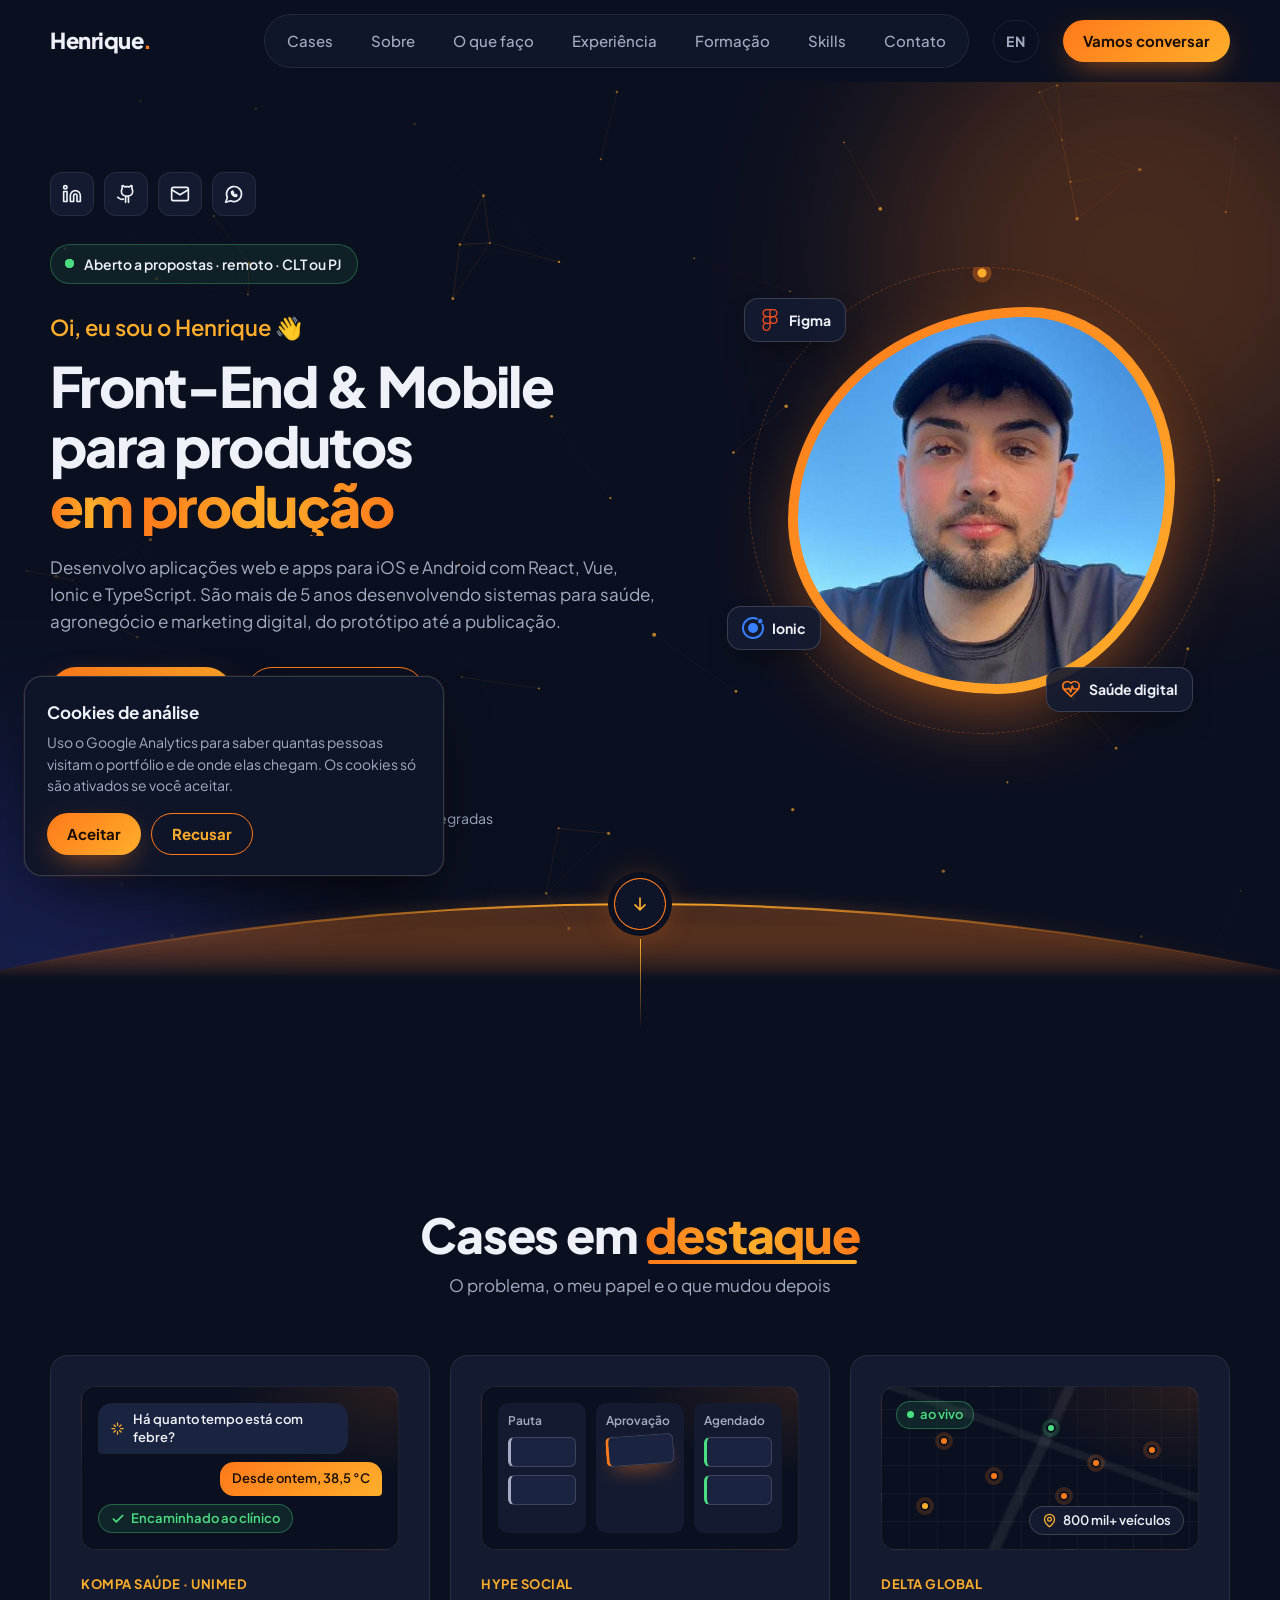
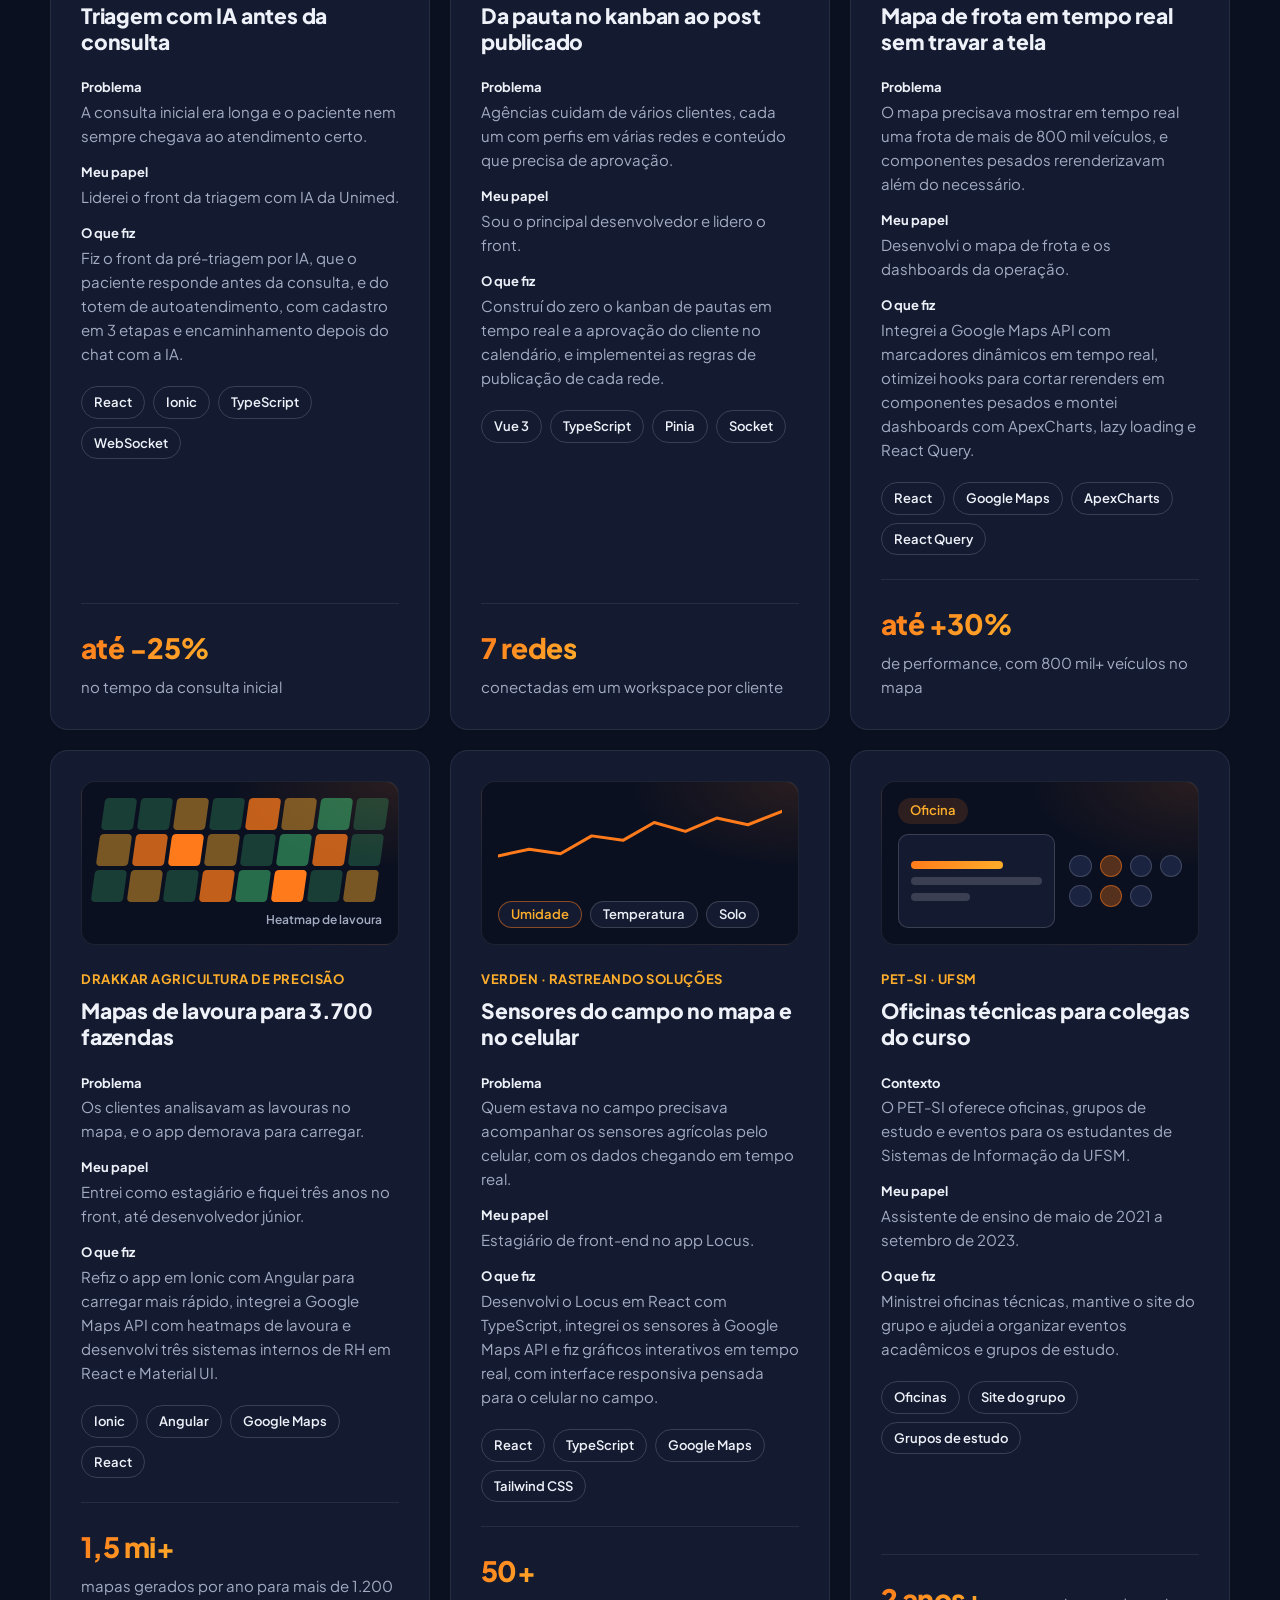
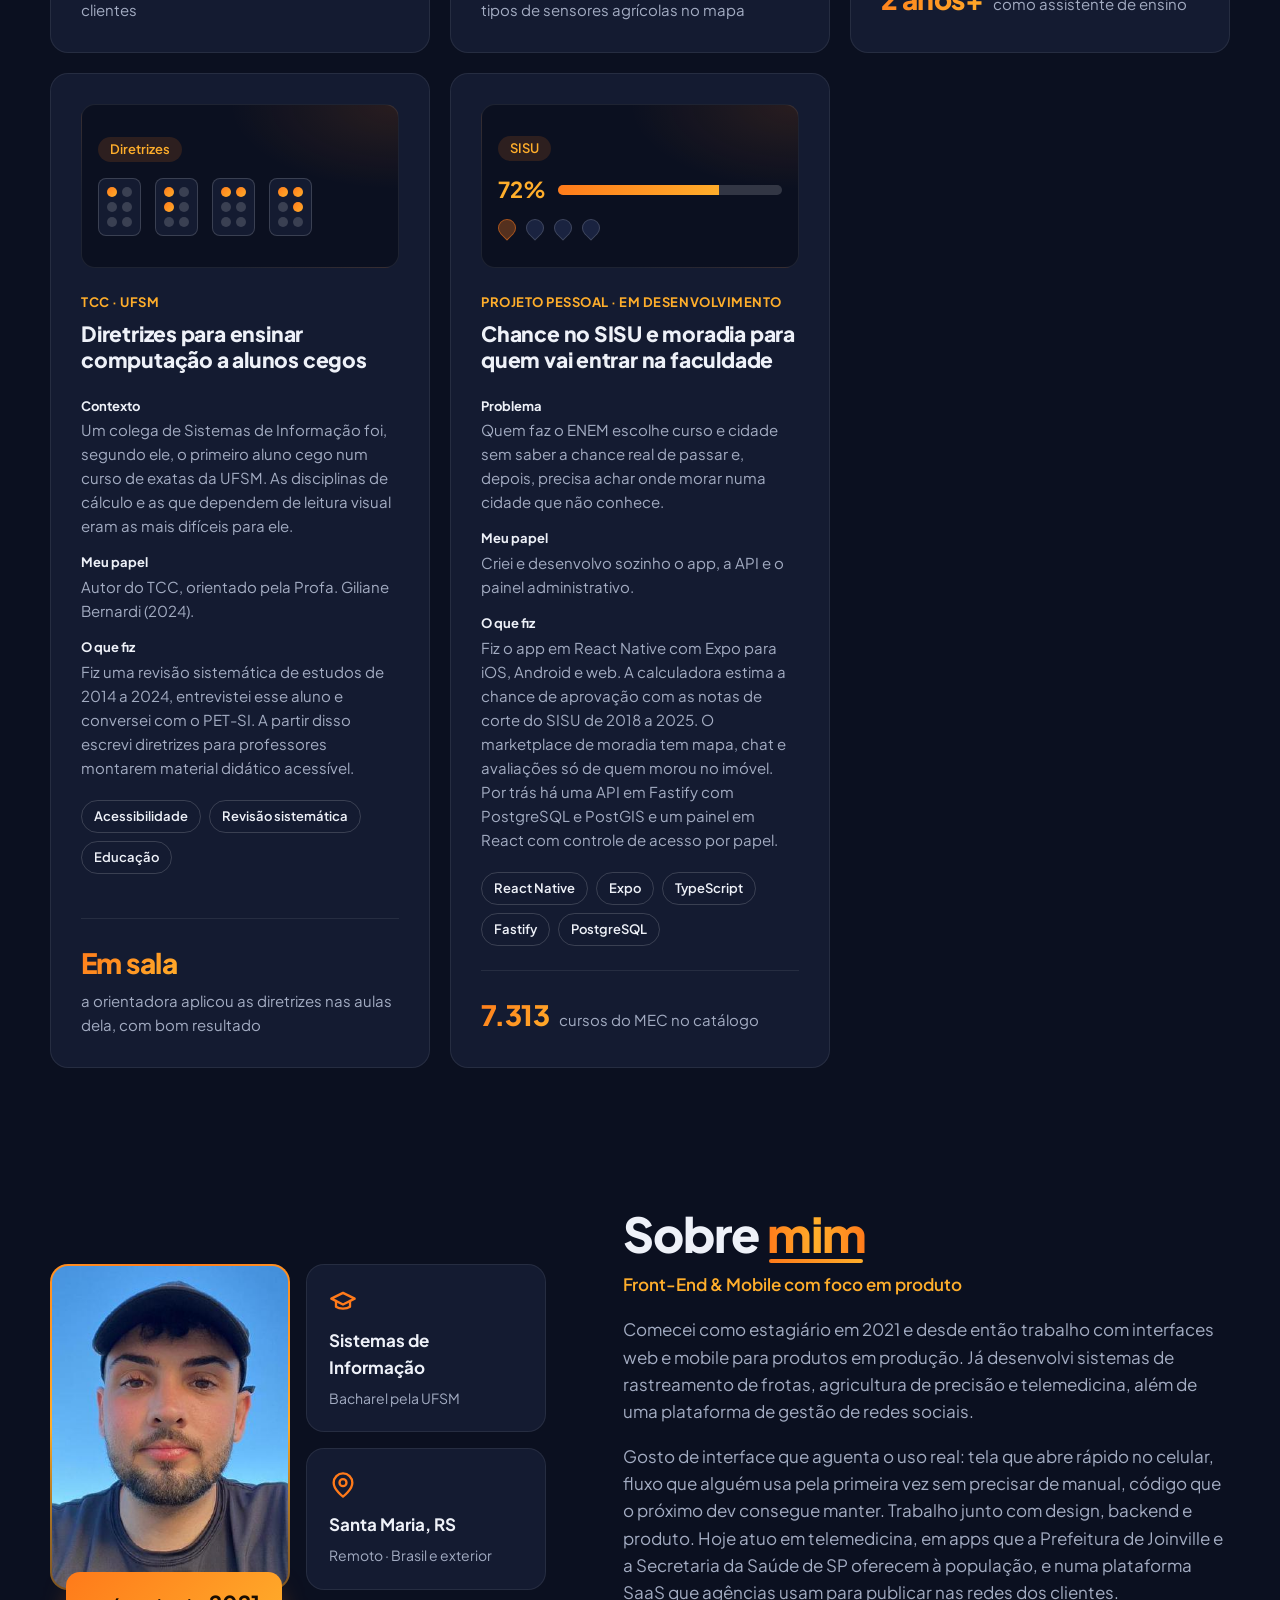
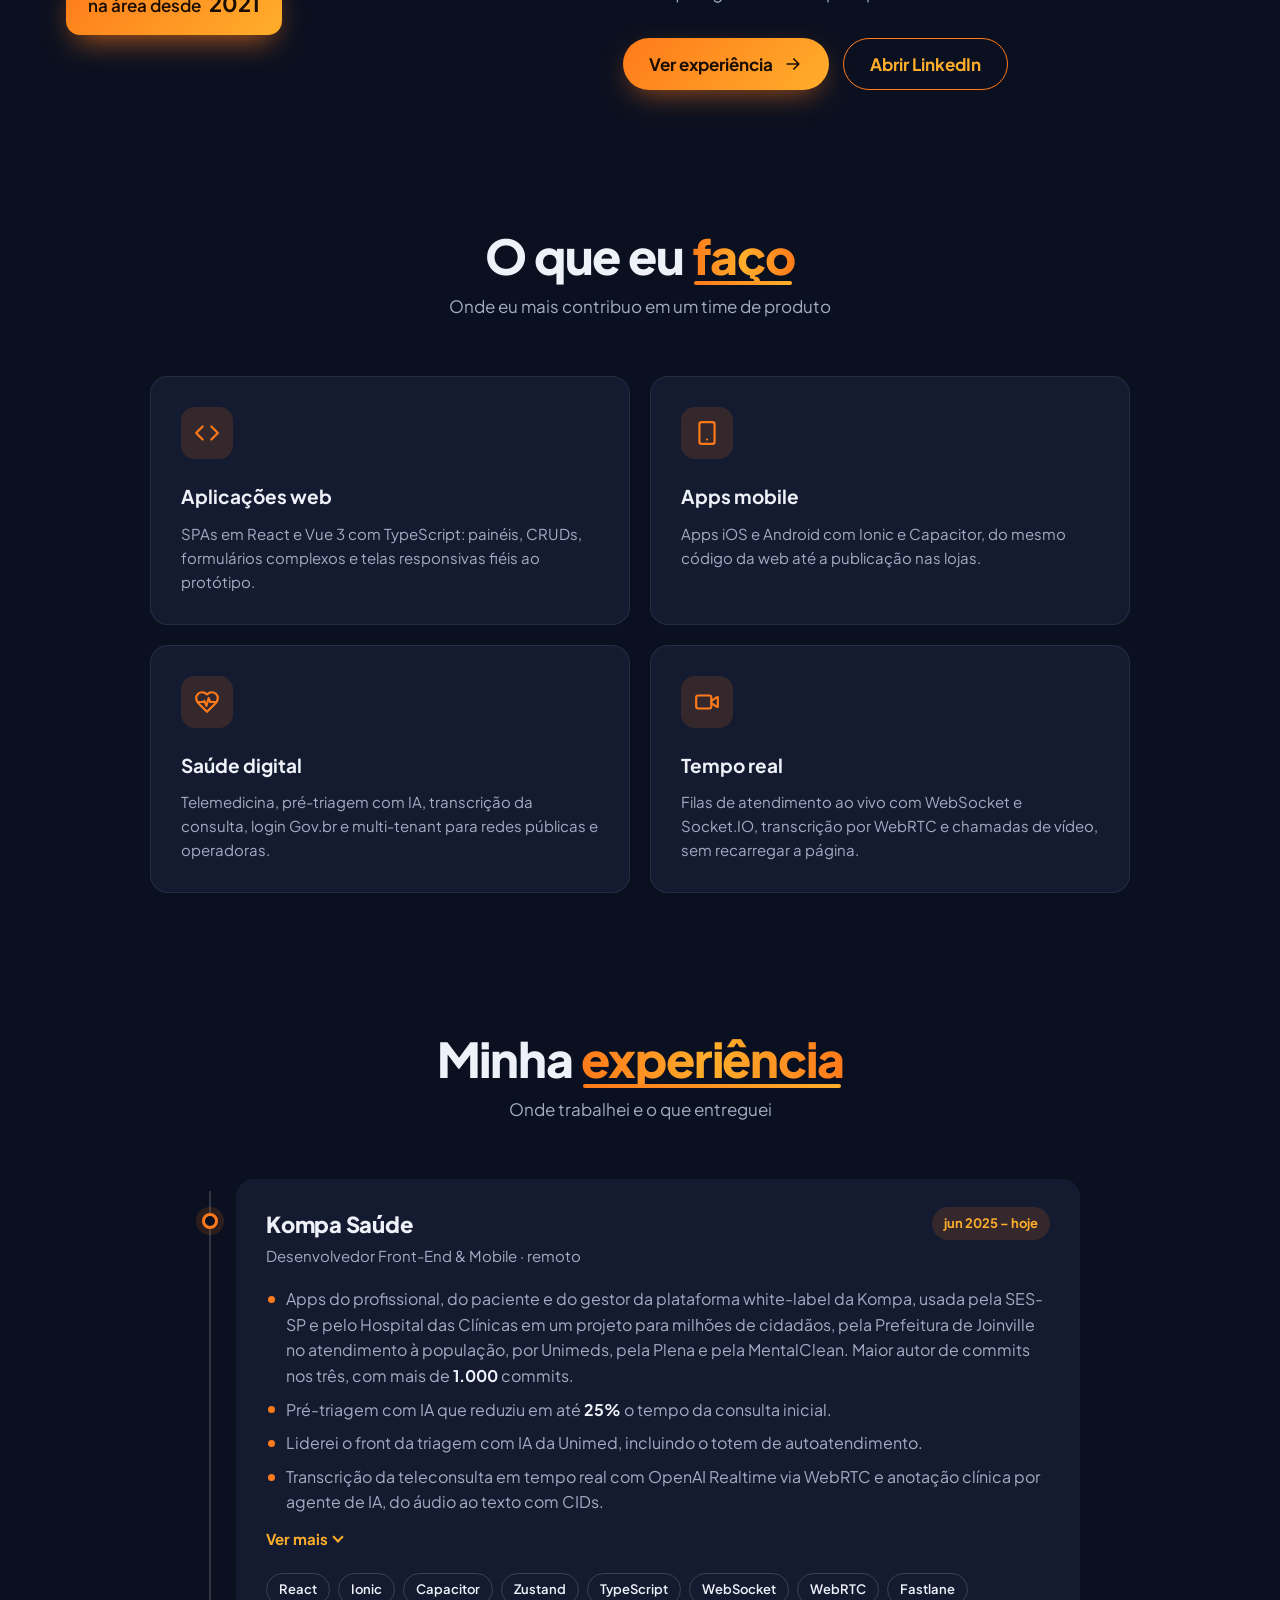
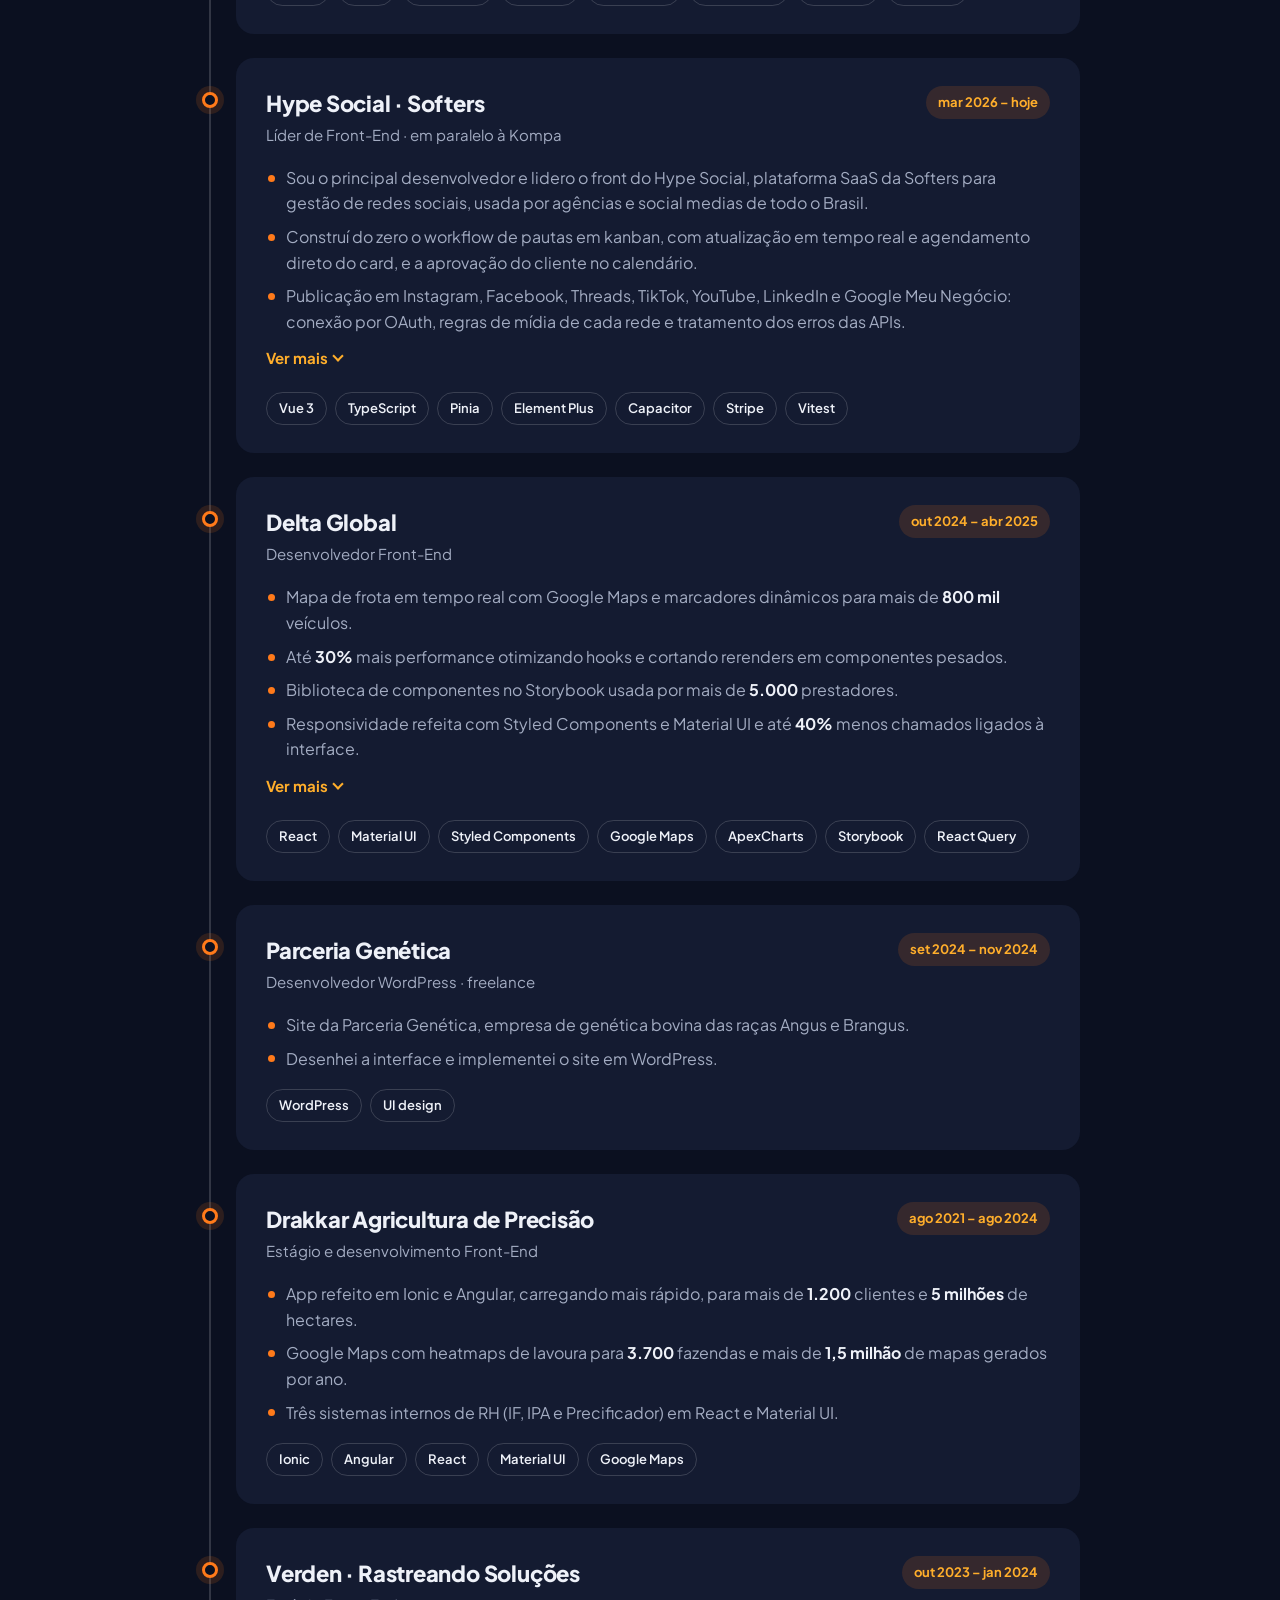
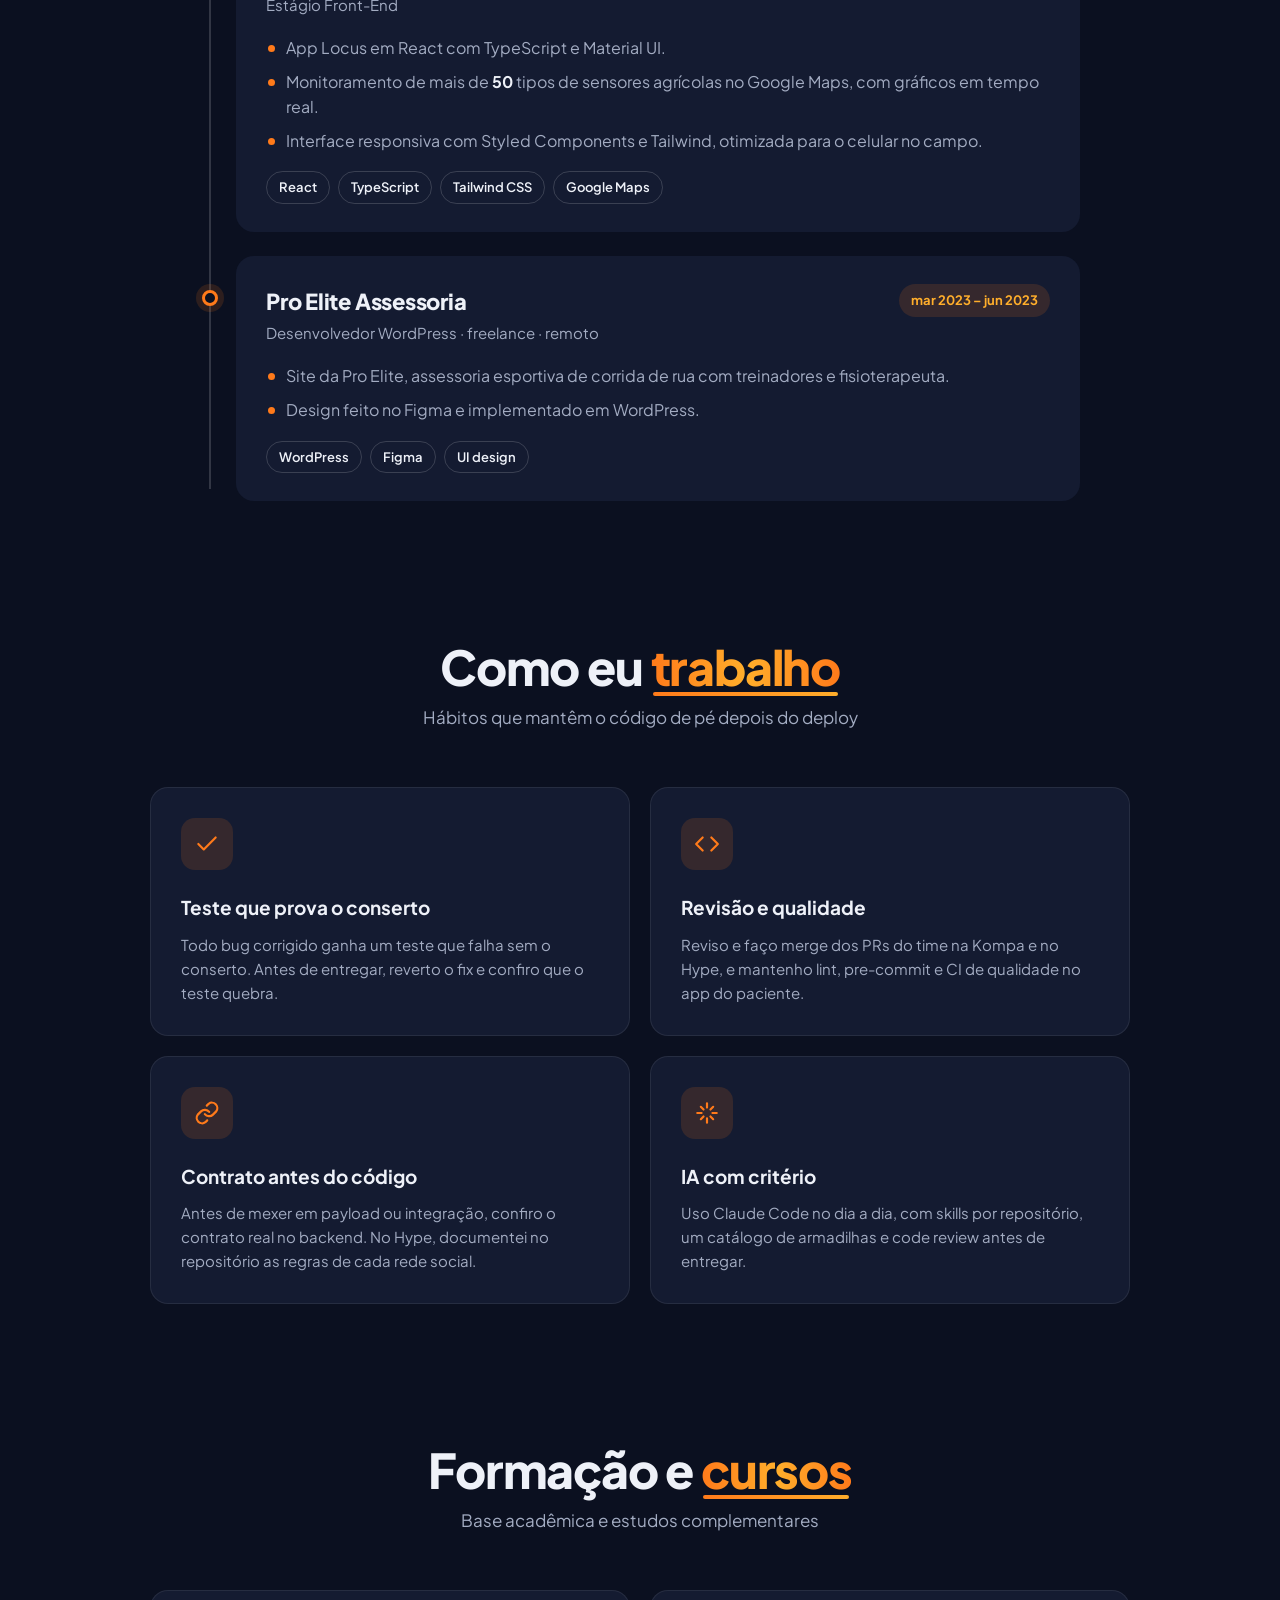
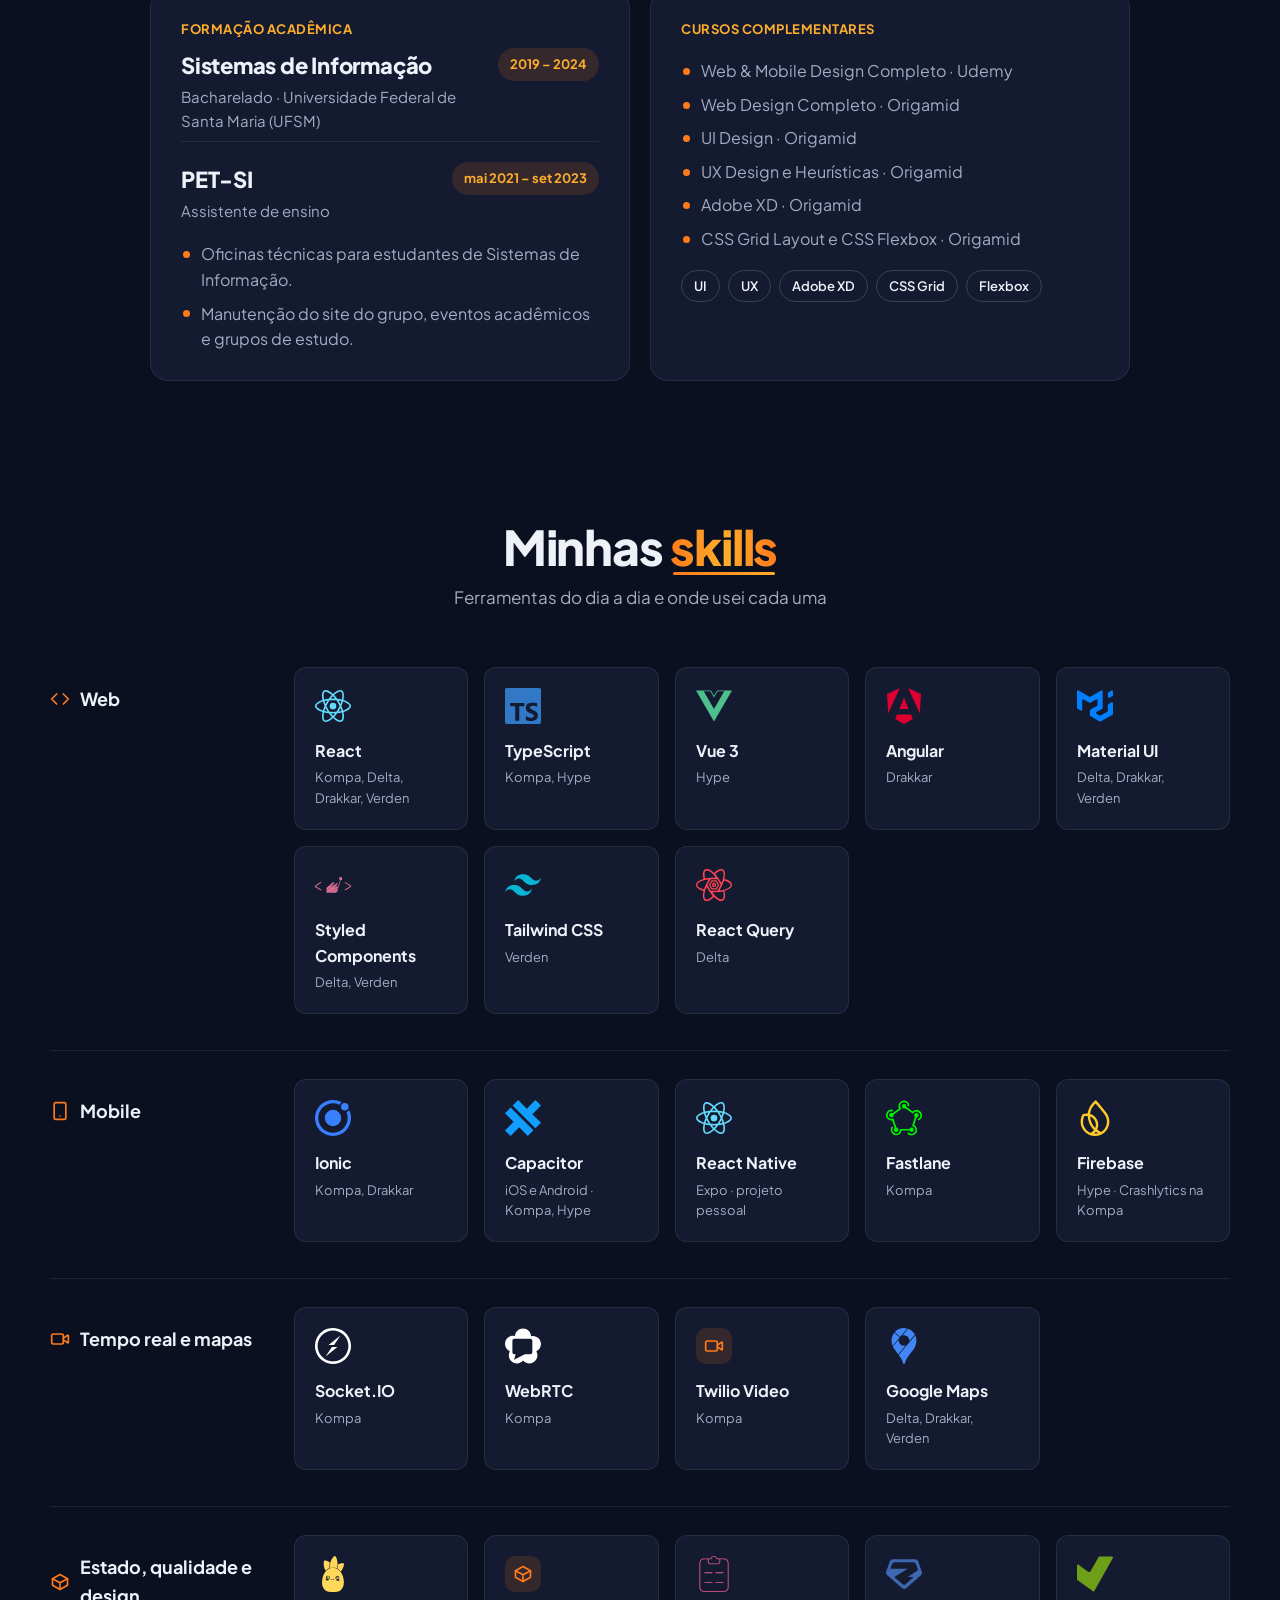
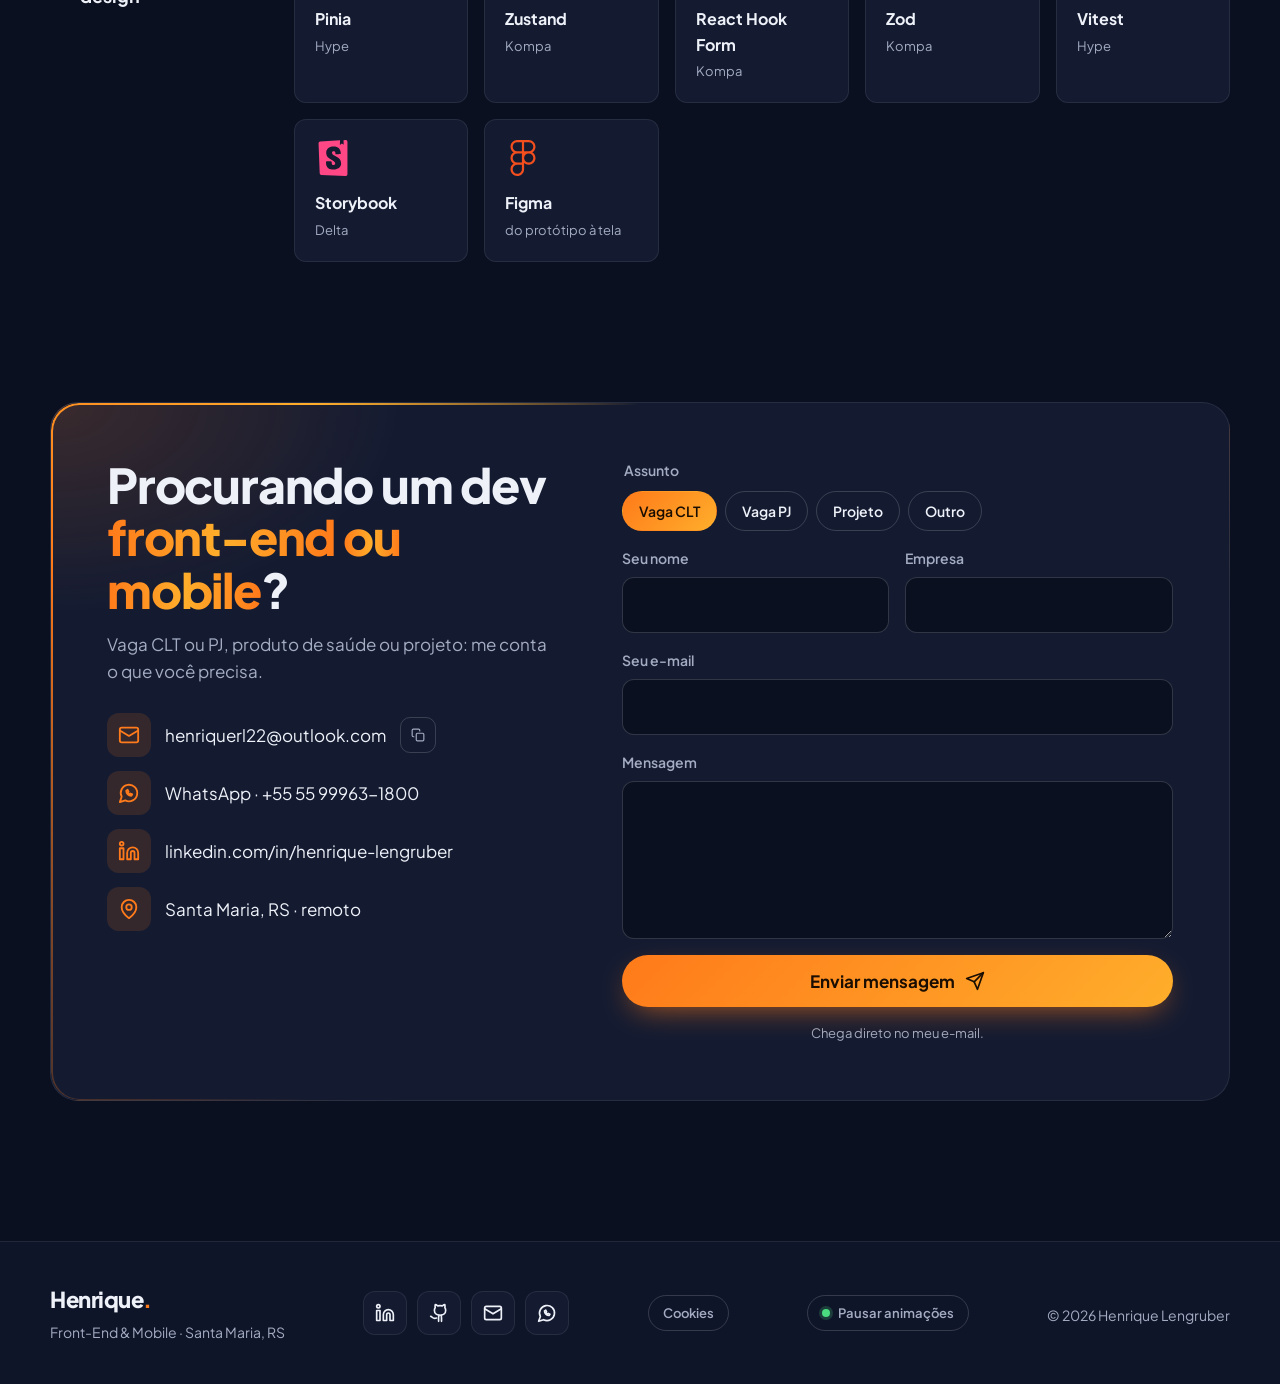
==== commit 8a1abcda: "feat: animações, horizonte entre seções e Google Analytics com consentimento - Animações que funcion" ====
--- a/index.html
+++ b/index.html
@@ -4,10 +4,13 @@
   <meta charset="utf-8">
   <meta name="viewport" content="width=device-width, initial-scale=1">
   <title>Henrique Lengruber · Front-End & Mobile</title>
-  <meta name="description" content="Henrique Lengruber, desenvolvedor Front-End e Mobile. Telemedicina, triagem com IA e apps iOS e Android com React, Vue, Ionic e Capacitor.">
+  <meta name="description" content="Henrique Lengruber, desenvolvedor Front-End e Mobile. Aplicações web e apps iOS e Android com React, Vue, Ionic e TypeScript para saúde, agronegócio e marketing digital.">
   <meta property="og:title" content="Henrique Lengruber · Front-End & Mobile">
-  <meta property="og:description" content="Telemedicina, triagem com IA e apps iOS e Android com React, Vue, Ionic e Capacitor.">
-  <meta property="og:image" content="https://henriquerl55.github.io/assets/avatar.jpg">
+  <meta property="og:description" content="Aplicações web e apps iOS e Android com React, Vue, Ionic e TypeScript. Mais de 5 anos em saúde, agronegócio e marketing digital, do protótipo até a publicação.">
+  <meta property="og:image" content="https://henriquerl55.github.io/assets/og-image.png">
+  <meta property="og:image:width" content="1200">
+  <meta property="og:image:height" content="630">
+  <meta name="twitter:card" content="summary_large_image">
   <meta property="og:url" content="https://henriquerl55.github.io/">
   <meta property="og:type" content="website">
   <meta property="og:locale" content="pt_BR">
@@ -23,21 +26,28 @@
     "@type": "Person",
     "name": "Henrique Lengruber",
     "jobTitle": "Desenvolvedor Front-End & Mobile",
+    "description": "Desenvolvedor Front-End e Mobile com mais de 5 anos em aplicações web e apps iOS e Android para saúde, agronegócio e marketing digital.",
+    "worksFor": [
+      { "@type": "Organization", "name": "Kompa Saúde", "url": "https://www.kompa.com.br/" },
+      { "@type": "Organization", "name": "Softers", "url": "https://www.softers.com.br/" }
+    ],
     "url": "https://henriquerl55.github.io/",
     "image": "https://henriquerl55.github.io/assets/avatar.jpg",
     "email": "mailto:henriquerl22@outlook.com",
     "telephone": "+55-55-99963-1800",
     "address": { "@type": "PostalAddress", "addressLocality": "Santa Maria", "addressRegion": "RS", "addressCountry": "BR" },
-    "alumniOf": { "@type": "CollegeOrUniversity", "name": "Universidade Federal de Santa Maria" },
-    "knowsAbout": ["React", "Vue.js", "Ionic", "TypeScript", "Capacitor", "iOS", "Android", "Telemedicina", "WebRTC"],
+    "alumniOf": { "@type": "CollegeOrUniversity", "name": "Universidade Federal de Santa Maria", "url": "https://www.ufsm.br/" },
+    "knowsLanguage": ["pt-BR", "en"],
+    "knowsAbout": ["React", "React Native", "Vue.js", "Angular", "TypeScript", "Ionic", "Capacitor", "iOS", "Android", "WebRTC", "WebSocket", "Google Maps", "Firebase", "Telemedicina", "Gestão de redes sociais", "Agricultura de precisão"],
     "sameAs": ["https://www.linkedin.com/in/henrique-lengruber-4649a41b0", "https://github.com/HenriqueRL55"]
   }
   </script>
-  <link rel="icon" href="assets/avatar.jpg">
+  <link rel="icon" href="assets/favicon.svg" type="image/svg+xml">
   <link rel="preconnect" href="https://fonts.googleapis.com">
   <link rel="preconnect" href="https://fonts.gstatic.com" crossorigin>
   <link href="https://fonts.googleapis.com/css2?family=Plus+Jakarta+Sans:wght@400;500;600;700;800&display=swap" rel="stylesheet">
   <link rel="stylesheet" href="styles.css">
+  <link rel="stylesheet" href="motion.css">
   <script>document.documentElement.classList.add('js')</script>
 </head>
 <body>
@@ -45,10 +55,8 @@
     <symbol id="i-code" viewBox="0 0 24 24"><path d="m16 18 6-6-6-6M8 6l-6 6 6 6"/></symbol>
     <symbol id="i-phone" viewBox="0 0 24 24"><rect x="5" y="2" width="14" height="20" rx="2"/><path d="M12 18h.01"/></symbol>
     <symbol id="i-pulse" viewBox="0 0 24 24"><path d="M19 14c1.5-1.5 3-3.2 3-5.5A5.5 5.5 0 0 0 16.5 3c-1.8 0-3 .5-4.5 2-1.5-1.5-2.7-2-4.5-2A5.5 5.5 0 0 0 2 8.5c0 2.3 1.5 4 3 5.5l7 7Z"/><path d="M3.2 12H9l.5-1 2 4.5 2-7 1.5 3.5h5.8"/></symbol>
-    <symbol id="i-map" viewBox="0 0 24 24"><path d="M9 4 3 6v14l6-2 6 2 6-2V4l-6 2-6-2Z"/><path d="M9 4v14M15 6v14"/></symbol>
     <symbol id="i-video" viewBox="0 0 24 24"><path d="m16 13 5.2 3.5a.5.5 0 0 0 .8-.4V7.9a.5.5 0 0 0-.8-.4L16 11"/><rect x="2" y="6" width="14" height="12" rx="2"/></symbol>
     <symbol id="i-box" viewBox="0 0 24 24"><path d="M21 8 12 3 3 8v8l9 5 9-5V8Z"/><path d="m3 8 9 5 9-5M12 13v8"/></symbol>
-    <symbol id="i-gauge" viewBox="0 0 24 24"><path d="m12 14 4-4"/><path d="M3.3 19a10 10 0 1 1 17.4 0"/></symbol>
     <symbol id="i-mail" viewBox="0 0 24 24"><rect x="2" y="4" width="20" height="16" rx="2"/><path d="m22 7-10 6L2 7"/></symbol>
     <symbol id="i-whatsapp" viewBox="0 0 24 24"><path d="M7.9 20A9 9 0 1 0 4 16.1L2 22Z"/><path d="M9 9.5c0 3 2.5 5.5 5.5 5.5l1-1.5-2-1-1 .8a4 4 0 0 1-1.8-1.8l.8-1-1-2L9 9.5Z"/></symbol>
     <symbol id="i-pin" viewBox="0 0 24 24"><path d="M20 10c0 6-8 12-8 12S4 16 4 10a8 8 0 0 1 16 0Z"/><circle cx="12" cy="10" r="3"/></symbol>
@@ -58,11 +66,17 @@
     <symbol id="i-linkedin" viewBox="0 0 24 24"><path d="M16 8a6 6 0 0 1 6 6v7h-4v-7a2 2 0 0 0-4 0v7h-4v-7a6 6 0 0 1 6-6Z"/><rect x="2" y="9" width="4" height="12"/><circle cx="4" cy="4" r="2"/></symbol>
     <symbol id="i-github" viewBox="0 0 24 24"><path d="M15 22v-4a4.8 4.8 0 0 0-1-3.5c3 0 6-2 6-5.5.1-1.3-.3-2.5-1-3.5.3-1.2.3-2.4 0-3.5 0 0-1 0-3 1.5a10.4 10.4 0 0 0-5.5 0C8.5 2 7.5 2 7.5 2c-.3 1.1-.3 2.3 0 3.5A5.4 5.4 0 0 0 6.5 9c0 3.5 3 5.5 6 5.5-.4.5-.7 1-.8 1.7-.2.6-.3 1.2-.2 1.8v4"/><path d="M9 18c-4.5 2-5-2-7-2"/></symbol>
     <symbol id="i-menu" viewBox="0 0 24 24"><path d="M4 7h16M4 12h16M4 17h16"/></symbol>
+    <symbol id="i-check" viewBox="0 0 24 24"><path d="M20 6 9 17l-5-5"/></symbol>
+    <symbol id="i-spark" viewBox="0 0 24 24"><path d="M12 3v4M12 17v4M3 12h4M17 12h4M6.3 6.3l2.5 2.5M15.2 15.2l2.5 2.5M6.3 17.7l2.5-2.5M15.2 8.8l2.5-2.5"/></symbol>
+    <symbol id="i-link" viewBox="0 0 24 24"><path d="M10 13a5 5 0 0 0 7.5.5l3-3a5 5 0 0 0-7-7l-1.7 1.7"/><path d="M14 11a5 5 0 0 0-7.5-.5l-3 3a5 5 0 0 0 7 7l1.7-1.7"/></symbol>
+    <symbol id="i-leaf" viewBox="0 0 24 24"><path d="M11 20A7 7 0 0 1 9.8 6.1C15.5 5 17 4.5 19 2c1 2 2 4.2 2 8 0 5.5-4.8 10-10 10Z"/><path d="M2 21c0-3 1.9-5.4 5.1-6C9.5 14.5 12 13 13 12"/></symbol>
+    <symbol id="i-share" viewBox="0 0 24 24"><circle cx="18" cy="5" r="3"/><circle cx="6" cy="12" r="3"/><circle cx="18" cy="19" r="3"/><path d="m8.6 13.5 6.8 4M15.4 6.5l-6.8 4"/></symbol>
+    <symbol id="i-copy" viewBox="0 0 24 24"><rect x="9" y="9" width="13" height="13" rx="2"/><path d="M5 15H4a2 2 0 0 1-2-2V4a2 2 0 0 1 2-2h9a2 2 0 0 1 2 2v1"/></symbol>
   </svg>
 
   <a class="skip" href="#conteudo">Pular para o conteúdo</a>
 
-  <header class="nav" id="topo">
+  <header class="nav">
     <div class="nav__inner">
       <a class="logo" href="#topo">Henrique<span>.</span></a>
       <button class="nav__toggle" type="button" aria-expanded="false" aria-controls="menu" aria-label="Abrir menu" data-label-open="Abrir menu" data-label-close="Fechar menu">
@@ -77,13 +91,13 @@
         <a href="#skills">Skills</a>
         <a href="#contato">Contato</a>
       </nav>
-      <a class="lang" href="en/" hreflang="en" lang="en" aria-label="Read in English">EN</a>
+      <a class="lang" href="en/" hreflang="en" lang="en" aria-label="EN · Read in English">EN</a>
       <a class="btn btn--small nav__cta" href="#contato">Vamos conversar</a>
     </div>
   </header>
 
   <main id="conteudo">
-    <section class="hero">
+    <section class="hero" id="topo">
       <div class="glow glow--one" aria-hidden="true"></div>
       <div class="glow glow--two" aria-hidden="true"></div>
 
@@ -96,9 +110,10 @@
             <li><a href="https://wa.me/5555999631800" rel="noopener" aria-label="WhatsApp"><svg class="icon"><use href="#i-whatsapp"/></svg></a></li>
           </ul>
 
-          <h1 class="hero__title reveal">Oi, eu sou o <span class="accent">Henrique</span> <span class="wave" aria-hidden="true">👋</span></h1>
-          <p class="hero__role reveal">Desenvolvedor Front-End &amp; Mobile</p>
-          <p class="hero__lead reveal">Há mais de 5 anos construindo interfaces web e apps iOS e Android com React, Vue, Ionic, Capacitor e TypeScript para produtos que muita gente usa ao mesmo tempo: telemedicina, triagem com IA, gestão de redes sociais e mapas com centenas de milhares de pontos. Hoje na <strong>Kompa Saúde</strong> e liderando o front da <strong>Hype</strong>.</p>
+          <p class="status reveal"><span class="status__dot" aria-hidden="true"></span>Aberto a propostas · remoto · CLT ou PJ</p>
+          <p class="hero__hello reveal">Oi, eu sou o Henrique <span class="wave" aria-hidden="true">👋</span></p>
+          <h1 class="hero__title reveal">Front-End &amp; Mobile para produtos <span class="accent">em produção</span></h1>
+          <p class="hero__lead reveal">Desenvolvo aplicações web e apps para iOS e Android com React, Vue, Ionic e TypeScript. São mais de 5 anos desenvolvendo sistemas para saúde, agronegócio e marketing digital, do protótipo até a publicação.</p>
 
           <div class="hero__actions reveal">
             <a class="btn" href="#contato">Fale comigo <svg class="icon"><use href="#i-arrow"/></svg></a>
@@ -107,8 +122,8 @@
 
           <dl class="stats reveal">
             <div><dt>Anos de front</dt><dd><span data-count="5">5</span>+</dd></div>
-            <div><dt>Empresas</dt><dd><span data-count="5">5</span></dd></div>
-            <div><dt>Veículos em mapas</dt><dd><span data-count="800">800</span> mil+</dd></div>
+            <div><dt>Apps de telemedicina</dt><dd><span data-count="3">3</span></dd></div>
+            <div><dt>Redes integradas</dt><dd><span data-count="7">7</span></dd></div>
           </dl>
         </div>
 
@@ -119,10 +134,30 @@
           <span class="float float--react"><img src="assets/icons/react.svg" alt="" width="22" height="22">React</span>
           <span class="float float--vue"><img src="assets/icons/vuedotjs.svg" alt="" width="22" height="22">Vue</span>
           <span class="float float--ionic"><img src="assets/icons/ionic.svg" alt="" width="22" height="22">Ionic</span>
-          <span class="float float--badge"><svg class="icon"><use href="#i-pulse"/></svg>Saúde digital</span>
-        </div>
-      </div>
-    </section>
+          <span class="float float--badge" data-domains="pulse:Saúde digital|share:Redes sociais|leaf:Agronegócio|pin:Frotas em tempo real|cap:Educação acessível"><svg class="icon"><use href="#i-pulse"/></svg>Saúde digital</span>
+        </div>
+      </div>
+    </section>
+
+    <div class="horizon reveal">
+      <svg class="horizon__arc" viewBox="0 0 1440 200" preserveAspectRatio="none" aria-hidden="true">
+        <defs>
+          <linearGradient id="horizon-line" x1="0" x2="1">
+            <stop offset="0" stop-color="#ff7a1a" stop-opacity="0"/>
+            <stop offset="0.5" stop-color="#ffae2b"/>
+            <stop offset="1" stop-color="#ff7a1a" stop-opacity="0"/>
+          </linearGradient>
+          <linearGradient id="horizon-ground" x1="0" y1="0" x2="0" y2="1">
+            <stop offset="0" class="horizon__haze"/>
+            <stop offset="0.45" class="horizon__floor"/>
+          </linearGradient>
+        </defs>
+        <path class="horizon__ground" d="M0 200V110Q720 -10 1440 110V200Z"/>
+        <path class="horizon__line" d="M0 110Q720 -10 1440 110" pathLength="1"/>
+        <path class="horizon__spark" d="M0 110Q720 -10 1440 110" pathLength="1"/>
+      </svg>
+      <a class="horizon__cue" href="#cases" aria-label="Ir para os cases"><svg class="icon"><use href="#i-arrow"/></svg></a>
+    </div>
 
     <section class="section" id="cases">
       <div class="container">
@@ -133,39 +168,129 @@
 
         <div class="cases">
           <article class="case reveal">
+            <div class="case__visual chat" aria-hidden="true">
+              <span class="chat__bubble chat__bubble--ai"><svg class="icon"><use href="#i-spark"/></svg>Há quanto tempo está com febre?</span>
+              <span class="chat__bubble chat__bubble--me">Desde ontem, 38,5 °C</span>
+              <span class="chat__route"><svg class="icon"><use href="#i-check"/></svg>Encaminhado ao clínico</span>
+            </div>
             <p class="case__company">Kompa Saúde · Unimed</p>
             <h3>Triagem com IA antes da consulta</h3>
             <dl class="case__facts">
               <div><dt>Problema</dt><dd>A consulta inicial era longa e o paciente nem sempre chegava ao atendimento certo.</dd></div>
               <div><dt>Meu papel</dt><dd>Liderei o front da triagem com IA da Unimed.</dd></div>
-              <div><dt>O que fiz</dt><dd>Front da pré-triagem por IA que o paciente faz antes da consulta e do totem de autoatendimento: cadastro em 3 etapas e encaminhamento depois do chat com a IA.</dd></div>
+              <div><dt>O que fiz</dt><dd>Fiz o front da pré-triagem por IA, que o paciente responde antes da consulta, e do totem de autoatendimento, com cadastro em 3 etapas e encaminhamento depois do chat com a IA.</dd></div>
             </dl>
             <ul class="tags"><li>React</li><li>Ionic</li><li>TypeScript</li><li>WebSocket</li></ul>
             <p class="case__result"><strong>até −25%</strong><span>no tempo da consulta inicial</span></p>
           </article>
-
           <article class="case reveal">
-            <p class="case__company">Kompa Saúde</p>
-            <h3>Um código, apps iOS e Android para cada marca</h3>
-            <dl class="case__facts">
-              <div><dt>Problema</dt><dd>Os apps de telemedicina precisavam chegar às lojas com a marca de cada cliente e em vários ambientes.</dd></div>
-              <div><dt>Meu papel</dt><dd>Montei e mantenho o build mobile dos apps.</dd></div>
-              <div><dt>O que fiz</dt><dd>Projeto Android nativo, build white-label com versão automática, Fastlane, AAB e TestFlight, push, deep links e Crashlytics.</dd></div>
-            </dl>
-            <ul class="tags"><li>Capacitor</li><li>iOS</li><li>Android</li><li>Fastlane</li></ul>
-            <p class="case__result"><strong>2 marcas × 4</strong><span>ambientes a partir de um só código</span></p>
-          </article>
-
-          <article class="case reveal">
-            <p class="case__company">Hype</p>
+            <div class="case__visual kanban" aria-hidden="true">
+              <div class="kanban__col"><span class="kanban__title">Pauta</span><i></i><i></i></div>
+              <div class="kanban__col"><span class="kanban__title">Aprovação</span><i class="is-moving"></i></div>
+              <div class="kanban__col"><span class="kanban__title">Agendado</span><i class="is-done"></i><i class="is-done"></i></div>
+            </div>
+            <p class="case__company">Hype Social</p>
             <h3>Da pauta no kanban ao post publicado</h3>
             <dl class="case__facts">
               <div><dt>Problema</dt><dd>Agências cuidam de vários clientes, cada um com perfis em várias redes e conteúdo que precisa de aprovação.</dd></div>
-              <div><dt>Meu papel</dt><dd>Principal desenvolvedor e liderança do front.</dd></div>
-              <div><dt>O que fiz</dt><dd>Workflow de pautas em kanban em tempo real, aprovação do cliente no calendário e as regras de publicação de cada rede.</dd></div>
+              <div><dt>Meu papel</dt><dd>Sou o principal desenvolvedor e lidero o front.</dd></div>
+              <div><dt>O que fiz</dt><dd>Construí do zero o kanban de pautas em tempo real e a aprovação do cliente no calendário, e implementei as regras de publicação de cada rede.</dd></div>
             </dl>
             <ul class="tags"><li>Vue 3</li><li>TypeScript</li><li>Pinia</li><li>Socket</li></ul>
             <p class="case__result"><strong>7 redes</strong><span>conectadas em um workspace por cliente</span></p>
+          </article>
+          <article class="case reveal">
+            <div class="case__visual fleet" aria-hidden="true">
+              <span class="fleet__live">ao vivo</span>
+              <i></i><i></i><i></i><i></i><i></i><i></i><i></i>
+              <span class="fleet__count"><svg class="icon"><use href="#i-pin"/></svg>800 mil+ veículos</span>
+            </div>
+            <p class="case__company">Delta Global</p>
+            <h3>Mapa de frota em tempo real sem travar a tela</h3>
+            <dl class="case__facts">
+              <div><dt>Problema</dt><dd>O mapa precisava mostrar em tempo real uma frota de mais de 800 mil veículos, e componentes pesados rerenderizavam além do necessário.</dd></div>
+              <div><dt>Meu papel</dt><dd>Desenvolvi o mapa de frota e os dashboards da operação.</dd></div>
+              <div><dt>O que fiz</dt><dd>Integrei a Google Maps API com marcadores dinâmicos em tempo real, otimizei hooks para cortar rerenders em componentes pesados e montei dashboards com ApexCharts, lazy loading e React Query.</dd></div>
+            </dl>
+            <ul class="tags"><li>React</li><li>Google Maps</li><li>ApexCharts</li><li>React Query</li></ul>
+            <p class="case__result"><strong>até +30%</strong><span>de performance, com 800 mil+ veículos no mapa</span></p>
+          </article>
+          <article class="case reveal">
+            <div class="case__visual heat" aria-hidden="true">
+              <div class="heat__field"><i></i><i></i><i></i><i></i><i></i><i></i><i></i><i></i><i></i><i></i><i></i><i></i><i></i><i></i><i></i><i></i><i></i><i></i><i></i><i></i><i></i><i></i><i></i><i></i></div>
+              <span class="heat__legend">Heatmap de lavoura</span>
+            </div>
+            <p class="case__company">Drakkar Agricultura de Precisão</p>
+            <h3>Mapas de lavoura para 3.700 fazendas</h3>
+            <dl class="case__facts">
+              <div><dt>Problema</dt><dd>Os clientes analisavam as lavouras no mapa, e o app demorava para carregar.</dd></div>
+              <div><dt>Meu papel</dt><dd>Entrei como estagiário e fiquei três anos no front, até desenvolvedor júnior.</dd></div>
+              <div><dt>O que fiz</dt><dd>Refiz o app em Ionic com Angular para carregar mais rápido, integrei a Google Maps API com heatmaps de lavoura e desenvolvi três sistemas internos de RH em React e Material UI.</dd></div>
+            </dl>
+            <ul class="tags"><li>Ionic</li><li>Angular</li><li>Google Maps</li><li>React</li></ul>
+            <p class="case__result"><strong>1,5 mi+</strong><span>mapas gerados por ano para mais de 1.200 clientes</span></p>
+          </article>
+          <article class="case reveal">
+            <div class="case__visual sensor" aria-hidden="true">
+              <svg class="sensor__chart" viewBox="0 0 200 70" preserveAspectRatio="none"><polyline points="0,52 22,46 44,50 66,34 88,38 110,22 132,30 154,18 176,24 200,12"/></svg>
+              <div class="sensor__chips"><span>Umidade</span><span>Temperatura</span><span>Solo</span></div>
+            </div>
+            <p class="case__company">Verden · Rastreando Soluções</p>
+            <h3>Sensores do campo no mapa e no celular</h3>
+            <dl class="case__facts">
+              <div><dt>Problema</dt><dd>Quem estava no campo precisava acompanhar os sensores agrícolas pelo celular, com os dados chegando em tempo real.</dd></div>
+              <div><dt>Meu papel</dt><dd>Estagiário de front-end no app Locus.</dd></div>
+              <div><dt>O que fiz</dt><dd>Desenvolvi o Locus em React com TypeScript, integrei os sensores à Google Maps API e fiz gráficos interativos em tempo real, com interface responsiva pensada para o celular no campo.</dd></div>
+            </dl>
+            <ul class="tags"><li>React</li><li>TypeScript</li><li>Google Maps</li><li>Tailwind CSS</li></ul>
+            <p class="case__result"><strong>50+</strong><span>tipos de sensores agrícolas no mapa</span></p>
+          </article>
+          <article class="case reveal">
+            <div class="case__visual talk" aria-hidden="true">
+              <span class="talk__tag">Oficina</span>
+              <div class="talk__slide"><i></i><i></i><i></i></div>
+              <div class="talk__crowd"><i></i><i></i><i></i><i></i><i></i><i></i><i></i></div>
+            </div>
+            <p class="case__company">PET-SI · UFSM</p>
+            <h3>Oficinas técnicas para colegas do curso</h3>
+            <dl class="case__facts">
+              <div><dt>Contexto</dt><dd>O PET-SI oferece oficinas, grupos de estudo e eventos para os estudantes de Sistemas de Informação da UFSM.</dd></div>
+              <div><dt>Meu papel</dt><dd>Assistente de ensino de maio de 2021 a setembro de 2023.</dd></div>
+              <div><dt>O que fiz</dt><dd>Ministrei oficinas técnicas, mantive o site do grupo e ajudei a organizar eventos acadêmicos e grupos de estudo.</dd></div>
+            </dl>
+            <ul class="tags"><li>Oficinas</li><li>Site do grupo</li><li>Grupos de estudo</li></ul>
+            <p class="case__result"><strong>2 anos+</strong><span>como assistente de ensino</span></p>
+          </article>
+          <article class="case reveal">
+            <div class="case__visual braille" aria-hidden="true">
+              <span class="braille__tag">Diretrizes</span>
+              <div class="braille__line"><span class="braille__cell"><i class="on"></i><i></i><i></i><i></i><i></i><i></i></span><span class="braille__cell"><i class="on"></i><i></i><i class="on"></i><i></i><i></i><i></i></span><span class="braille__cell"><i class="on"></i><i class="on"></i><i></i><i></i><i></i><i></i></span><span class="braille__cell"><i class="on"></i><i class="on"></i><i></i><i class="on"></i><i></i><i></i></span></div>
+            </div>
+            <p class="case__company">TCC · UFSM</p>
+            <h3>Diretrizes para ensinar computação a alunos cegos</h3>
+            <dl class="case__facts">
+              <div><dt>Contexto</dt><dd>Um colega de Sistemas de Informação foi, segundo ele, o primeiro aluno cego num curso de exatas da UFSM. As disciplinas de cálculo e as que dependem de leitura visual eram as mais difíceis para ele.</dd></div>
+              <div><dt>Meu papel</dt><dd>Autor do TCC, orientado pela Profa. Giliane Bernardi (2024).</dd></div>
+              <div><dt>O que fiz</dt><dd>Fiz uma revisão sistemática de estudos de 2014 a 2024, entrevistei esse aluno e conversei com o PET-SI. A partir disso escrevi diretrizes para professores montarem material didático acessível.</dd></div>
+            </dl>
+            <ul class="tags"><li>Acessibilidade</li><li>Revisão sistemática</li><li>Educação</li></ul>
+            <p class="case__result"><strong>Em sala</strong><span>a orientadora aplicou as diretrizes nas aulas dela, com bom resultado</span></p>
+          </article>
+          <article class="case reveal">
+            <div class="case__visual odds" aria-hidden="true">
+              <span class="odds__tag">SISU</span>
+              <div class="odds__meter"><b><span data-count="72">72</span>%</b><span class="odds__bar"><i></i></span></div>
+              <div class="odds__pins"><i></i><i></i><i></i><i></i></div>
+            </div>
+            <p class="case__company">Projeto pessoal · em desenvolvimento</p>
+            <h3>Chance no SISU e moradia para quem vai entrar na faculdade</h3>
+            <dl class="case__facts">
+              <div><dt>Problema</dt><dd>Quem faz o ENEM escolhe curso e cidade sem saber a chance real de passar e, depois, precisa achar onde morar numa cidade que não conhece.</dd></div>
+              <div><dt>Meu papel</dt><dd>Criei e desenvolvo sozinho o app, a API e o painel administrativo.</dd></div>
+              <div><dt>O que fiz</dt><dd>Fiz o app em React Native com Expo para iOS, Android e web. A calculadora estima a chance de aprovação com as notas de corte do SISU de 2018 a 2025. O marketplace de moradia tem mapa, chat e avaliações só de quem morou no imóvel. Por trás há uma API em Fastify com PostgreSQL e PostGIS e um painel em React com controle de acesso por papel.</dd></div>
+            </dl>
+            <ul class="tags"><li>React Native</li><li>Expo</li><li>TypeScript</li><li>Fastify</li><li>PostgreSQL</li></ul>
+            <p class="case__result"><strong>7.313</strong><span>cursos do MEC no catálogo</span></p>
           </article>
         </div>
       </div>
@@ -175,7 +300,7 @@
       <div class="container about">
         <div class="about__cards reveal">
           <figure class="about__photo">
-            <img src="assets/avatar.jpg" width="460" height="460" alt="" loading="lazy">
+            <img src="assets/avatar.jpg" width="460" height="460" alt="Henrique Lengruber de boné, ao ar livre, com o céu azul ao fundo" loading="lazy">
           </figure>
           <div class="about__fact">
             <svg class="icon"><use href="#i-cap"/></svg>
@@ -187,33 +312,14 @@
             <strong>Santa Maria, RS</strong>
             <span>Remoto · Brasil e exterior</span>
           </div>
-          <div class="about__badge"><strong>2021</strong><span>na área desde</span></div>
+          <div class="about__badge"><span>na área desde</span><strong>2021</strong></div>
         </div>
 
         <div class="about__text">
           <h2 class="section__title reveal">Sobre <span class="accent">mim</span></h2>
           <p class="section__sub reveal">Front-End &amp; Mobile com foco em produto</p>
-          <p class="reveal">Comecei como estagiário em 2021 e desde então trabalho com interfaces web e mobile para produtos em produção, do agronegócio à saúde pública. Gosto de interface que aguenta o mundo real: o paciente abrindo a consulta pelo celular, a fila que não pode travar, o veículo que precisa ser achado entre 800 mil.</p>
-          <p class="reveal">Hoje faço os apps de telemedicina da Kompa Saúde, na web, no iOS e no Android, usados pela Secretaria da Saúde de SP, pelo Hospital das Clínicas, pela Prefeitura de Joinville e por Unimeds. Em paralelo, desde março de 2026, lidero o front do Hype, plataforma de gestão de redes sociais para agências, cuidando da publicação no Instagram, Facebook, TikTok, YouTube e nas outras redes.</p>
-
-          <div class="about__groups reveal">
-            <div>
-              <h3><svg class="icon"><use href="#i-code"/></svg>Web</h3>
-              <p>React, Vue 3, Angular, TypeScript, Vite</p>
-            </div>
-            <div>
-              <h3><svg class="icon"><use href="#i-phone"/></svg>Mobile</h3>
-              <p>Ionic, Capacitor, iOS e Android, Fastlane, React Native e Expo</p>
-            </div>
-            <div>
-              <h3><svg class="icon"><use href="#i-video"/></svg>Tempo real</h3>
-              <p>WebSocket, Socket.IO, WebRTC, Twilio Video, Firebase</p>
-            </div>
-            <div>
-              <h3><svg class="icon"><use href="#i-box"/></svg>Estado e formulários</h3>
-              <p>Zustand, Pinia, react-hook-form, Zod</p>
-            </div>
-          </div>
+          <p class="reveal">Comecei como estagiário em 2021 e desde então trabalho com interfaces web e mobile para produtos em produção. Já desenvolvi sistemas de rastreamento de frotas, agricultura de precisão e telemedicina, além de uma plataforma de gestão de redes sociais.</p>
+          <p class="reveal">Gosto de interface que aguenta o uso real: tela que abre rápido no celular, fluxo que alguém usa pela primeira vez sem precisar de manual, código que o próximo dev consegue manter. Trabalho junto com design, backend e produto. Hoje atuo em telemedicina, em apps que a Prefeitura de Joinville e a Secretaria da Saúde de SP oferecem à população, e numa plataforma SaaS que agências usam para publicar nas redes dos clientes.</p>
 
           <div class="about__actions reveal">
             <a class="btn" href="#experiencia">Ver experiência <svg class="icon"><use href="#i-arrow"/></svg></a>
@@ -227,10 +333,10 @@
       <div class="container">
         <header class="section__head">
           <h2 class="section__title reveal">O que eu <span class="accent">faço</span></h2>
-          <p class="section__sub reveal">Do Figma ao deploy, com foco no que o usuário sente na tela</p>
+          <p class="section__sub reveal">Onde eu mais contribuo em um time de produto</p>
         </header>
 
-        <div class="services">
+        <div class="services services--two">
           <article class="service reveal">
             <span class="service__icon"><svg class="icon"><use href="#i-code"/></svg></span>
             <h3>Aplicações web</h3>
@@ -239,7 +345,7 @@
           <article class="service reveal">
             <span class="service__icon"><svg class="icon"><use href="#i-phone"/></svg></span>
             <h3>Apps mobile</h3>
-            <p>Apps iOS e Android com Ionic e Capacitor, do mesmo código da web até as lojas: build por marca, Fastlane, TestFlight, push e deep links.</p>
+            <p>Apps iOS e Android com Ionic e Capacitor, do mesmo código da web até a publicação nas lojas.</p>
           </article>
           <article class="service reveal">
             <span class="service__icon"><svg class="icon"><use href="#i-pulse"/></svg></span>
@@ -250,16 +356,6 @@
             <span class="service__icon"><svg class="icon"><use href="#i-video"/></svg></span>
             <h3>Tempo real</h3>
             <p>Filas de atendimento ao vivo com WebSocket e Socket.IO, transcrição por WebRTC e chamadas de vídeo, sem recarregar a página.</p>
-          </article>
-          <article class="service reveal">
-            <span class="service__icon"><svg class="icon"><use href="#i-map"/></svg></span>
-            <h3>Mapas e dados</h3>
-            <p>Google Maps com mais de 800 mil veículos, 50 tipos de sensores agrícolas e heatmaps de lavoura para 3.700 fazendas, sem travar a interface.</p>
-          </article>
-          <article class="service reveal">
-            <span class="service__icon"><svg class="icon"><use href="#i-gauge"/></svg></span>
-            <h3>Performance e UX</h3>
-            <p>Refatoração com hooks que trouxe até 30% de performance e revisão de interface que cortou até 40% dos chamados.</p>
           </article>
         </div>
       </div>
@@ -282,32 +378,42 @@
               <span class="job__period">jun 2025 – hoje</span>
             </div>
             <ul class="job__points">
-              <li>Apps do profissional, do paciente e do gestor, usados pela SES-SP e pelo Hospital das Clínicas em um projeto para milhões de cidadãos, pela Prefeitura de Joinville e por Unimeds. Maior autor de commits nos três, com mais de <strong>1.000</strong> commits.</li>
+              <li>Apps do profissional, do paciente e do gestor da plataforma white-label da Kompa, usada pela SES-SP e pelo Hospital das Clínicas em um projeto para milhões de cidadãos, pela Prefeitura de Joinville no atendimento à população, por Unimeds, pela Plena e pela MentalClean. Maior autor de commits nos três, com mais de <strong>1.000</strong> commits.</li>
               <li>Pré-triagem com IA que reduziu em até <strong>25%</strong> o tempo da consulta inicial.</li>
               <li>Liderei o front da triagem com IA da Unimed, incluindo o totem de autoatendimento.</li>
               <li>Transcrição da teleconsulta em tempo real com OpenAI Realtime via WebRTC e anotação clínica por agente de IA, do áudio ao texto com CIDs.</li>
-              <li>Apps iOS e Android com Capacitor: build white-label para 2 marcas e 4 ambientes, Fastlane, TestFlight, push, deep links e Crashlytics.</li>
-              <li>Arquitetura hexagonal, lint e CI de qualidade no app do paciente, acessibilidade com leitor de tela e <strong>118</strong> PRs de colegas revisados.</li>
-              <li>Participei do Technical Blueprint do ecossistema e da auditoria do app do paciente.</li>
-            </ul>
+            </ul>
+            <details class="job__more">
+              <summary>Ver mais</summary>
+              <ul class="job__points">
+                <li>Apps iOS e Android com Capacitor: build white-label para 2 marcas e 4 ambientes, Fastlane, TestFlight, push, deep links e Crashlytics.</li>
+                <li>Arquitetura hexagonal, lint e CI de qualidade no app do paciente, acessibilidade com leitor de tela e revisão e merge de <strong>118</strong> PRs de colegas.</li>
+                <li>Participei do Technical Blueprint do ecossistema e da auditoria do app do paciente.</li>
+              </ul>
+            </details>
             <ul class="tags"><li>React</li><li>Ionic</li><li>Capacitor</li><li>Zustand</li><li>TypeScript</li><li>WebSocket</li><li>WebRTC</li><li>Fastlane</li></ul>
           </li>
 
           <li class="job reveal">
             <div class="job__head">
               <div>
-                <h3><a class="job__link" href="https://www.hypesocial.com.br/" rel="noopener">Hype</a></h3>
+                <h3><a class="job__link" href="https://www.hypesocial.com.br/" rel="noopener">Hype Social</a> · Softers</h3>
                 <p class="job__role">Líder de Front-End · em paralelo à Kompa</p>
               </div>
               <span class="job__period">mar 2026 – hoje</span>
             </div>
             <ul class="job__points">
-              <li>Principal desenvolvedor e liderança do front do Hype, plataforma SaaS de gestão de redes sociais usada por agências e social medias em todo o Brasil.</li>
+              <li>Sou o principal desenvolvedor e lidero o front do Hype Social, plataforma SaaS da Softers para gestão de redes sociais, usada por agências e social medias de todo o Brasil.</li>
               <li>Construí do zero o workflow de pautas em kanban, com atualização em tempo real e agendamento direto do card, e a aprovação do cliente no calendário.</li>
               <li>Publicação em Instagram, Facebook, Threads, TikTok, YouTube, LinkedIn e Google Meu Negócio: conexão por OAuth, regras de mídia de cada rede e tratamento dos erros das APIs.</li>
-              <li>Assinatura com Stripe, relatório de Meta Ads, conectores de IA para Claude e ChatGPT e app iOS e Android com Capacitor.</li>
-              <li>Criei <strong>250</strong> dos 283 arquivos de teste do app e levei a suíte de 929 para <strong>1.173</strong> testes.</li>
-            </ul>
+            </ul>
+            <details class="job__more">
+              <summary>Ver mais</summary>
+              <ul class="job__points">
+                <li>Assinatura com Stripe, relatório de Meta Ads, conectores de IA para Claude e ChatGPT e app iOS e Android com Capacitor.</li>
+                <li>Criei <strong>250</strong> dos 283 arquivos de teste do app e levei a suíte de 929 para <strong>1.173</strong> testes.</li>
+              </ul>
+            </details>
             <ul class="tags"><li>Vue 3</li><li>TypeScript</li><li>Pinia</li><li>Element Plus</li><li>Capacitor</li><li>Stripe</li><li>Vitest</li></ul>
           </li>
 
@@ -322,13 +428,32 @@
             <ul class="job__points">
               <li>Mapa de frota em tempo real com Google Maps e marcadores dinâmicos para mais de <strong>800 mil</strong> veículos.</li>
               <li>Até <strong>30%</strong> mais performance otimizando hooks e cortando rerenders em componentes pesados.</li>
-              <li>Dashboards com ApexCharts e lazy loading para as métricas da operação, com dados via React Query.</li>
               <li>Biblioteca de componentes no Storybook usada por mais de <strong>5.000</strong> prestadores.</li>
               <li>Responsividade refeita com Styled Components e Material UI e até <strong>40%</strong> menos chamados ligados à interface.</li>
             </ul>
+            <details class="job__more">
+              <summary>Ver mais</summary>
+              <ul class="job__points">
+                <li>Dashboards com ApexCharts e lazy loading para as métricas da operação, com dados via React Query.</li>
+              </ul>
+            </details>
             <ul class="tags"><li>React</li><li>Material UI</li><li>Styled Components</li><li>Google Maps</li><li>ApexCharts</li><li>Storybook</li><li>React Query</li></ul>
           </li>
 
+          <li class="job reveal">
+            <div class="job__head">
+              <div>
+                <h3>Parceria Genética</h3>
+                <p class="job__role">Desenvolvedor WordPress · freelance</p>
+              </div>
+              <span class="job__period">set 2024 – nov 2024</span>
+            </div>
+            <ul class="job__points">
+              <li>Site da Parceria Genética, empresa de genética bovina das raças Angus e Brangus.</li>
+              <li>Desenhei a interface e implementei o site em WordPress.</li>
+            </ul>
+            <ul class="tags"><li>WordPress</li><li>UI design</li></ul>
+          </li>
           <li class="job reveal">
             <div class="job__head">
               <div>
@@ -341,9 +466,8 @@
               <li>App refeito em Ionic e Angular, carregando mais rápido, para mais de <strong>1.200</strong> clientes e <strong>5 milhões</strong> de hectares.</li>
               <li>Google Maps com heatmaps de lavoura para <strong>3.700</strong> fazendas e mais de <strong>1,5 milhão</strong> de mapas gerados por ano.</li>
               <li>Três sistemas internos de RH (IF, IPA e Precificador) em React e Material UI.</li>
-              <li>Em paralelo: freelas de sites em WordPress.</li>
-            </ul>
-            <ul class="tags"><li>Ionic</li><li>Angular</li><li>React</li><li>Material UI</li><li>Google Maps</li><li>WordPress</li></ul>
+            </ul>
+            <ul class="tags"><li>Ionic</li><li>Angular</li><li>React</li><li>Material UI</li><li>Google Maps</li></ul>
           </li>
 
           <li class="job reveal">
@@ -361,16 +485,53 @@
             </ul>
             <ul class="tags"><li>React</li><li>TypeScript</li><li>Tailwind CSS</li><li>Google Maps</li></ul>
           </li>
+          <li class="job reveal">
+            <div class="job__head">
+              <div>
+                <h3>Pro Elite Assessoria</h3>
+                <p class="job__role">Desenvolvedor WordPress · freelance · remoto</p>
+              </div>
+              <span class="job__period">mar 2023 – jun 2023</span>
+            </div>
+            <ul class="job__points">
+              <li>Site da Pro Elite, assessoria esportiva de corrida de rua com treinadores e fisioterapeuta.</li>
+              <li>Design feito no Figma e implementado em WordPress.</li>
+            </ul>
+            <ul class="tags"><li>WordPress</li><li>Figma</li><li>UI design</li></ul>
+          </li>
         </ol>
       </div>
     </section>
 
-    <section class="numbers" aria-label="Resultados">
-      <div class="container numbers__grid">
-        <div class="reveal"><strong>até −25%</strong><span>no tempo da consulta inicial com pré-triagem por IA</span></div>
-        <div class="reveal"><strong>1.000+</strong><span>commits nos apps de telemedicina da Kompa</span></div>
-        <div class="reveal"><strong>1.173</strong><span>testes automatizados no app da Hype</span></div>
-        <div class="reveal"><strong>800 mil+</strong><span>veículos em mapas de frota</span></div>
+    <section class="section" id="processo">
+      <div class="container">
+        <header class="section__head">
+          <h2 class="section__title reveal">Como eu <span class="accent">trabalho</span></h2>
+          <p class="section__sub reveal">Hábitos que mantêm o código de pé depois do deploy</p>
+        </header>
+
+        <div class="services services--two">
+          <article class="service reveal">
+            <span class="service__icon"><svg class="icon"><use href="#i-check"/></svg></span>
+            <h3>Teste que prova o conserto</h3>
+            <p>Todo bug corrigido ganha um teste que falha sem o conserto. Antes de entregar, reverto o fix e confiro que o teste quebra.</p>
+          </article>
+          <article class="service reveal">
+            <span class="service__icon"><svg class="icon"><use href="#i-code"/></svg></span>
+            <h3>Revisão e qualidade</h3>
+            <p>Reviso e faço merge dos PRs do time na Kompa e no Hype, e mantenho lint, pre-commit e CI de qualidade no app do paciente.</p>
+          </article>
+          <article class="service reveal">
+            <span class="service__icon"><svg class="icon"><use href="#i-link"/></svg></span>
+            <h3>Contrato antes do código</h3>
+            <p>Antes de mexer em payload ou integração, confiro o contrato real no backend. No Hype, documentei no repositório as regras de cada rede social.</p>
+          </article>
+          <article class="service reveal">
+            <span class="service__icon"><svg class="icon"><use href="#i-spark"/></svg></span>
+            <h3>IA com critério</h3>
+            <p>Uso Claude Code no dia a dia, com skills por repositório, um catálogo de armadilhas e code review antes de entregar.</p>
+          </article>
+        </div>
       </div>
     </section>
 
@@ -427,31 +588,52 @@
           <p class="section__sub reveal">Ferramentas do dia a dia e onde usei cada uma</p>
         </header>
 
-        <ul class="skills">
-          <li class="skill reveal"><img src="assets/icons/react.svg" alt="" width="36" height="36"><strong>React</strong><span>Kompa, Delta, Drakkar, Verden</span></li>
-          <li class="skill reveal"><img src="assets/icons/typescript.svg" alt="" width="36" height="36"><strong>TypeScript</strong><span>Kompa, Hype</span></li>
-          <li class="skill reveal"><img src="assets/icons/vuedotjs.svg" alt="" width="36" height="36"><strong>Vue 3</strong><span>Hype</span></li>
-          <li class="skill reveal"><img src="assets/icons/angular.svg" alt="" width="36" height="36"><strong>Angular</strong><span>Drakkar</span></li>
-          <li class="skill reveal"><img src="assets/icons/ionic.svg" alt="" width="36" height="36"><strong>Ionic</strong><span>Kompa, Drakkar</span></li>
-          <li class="skill reveal"><img src="assets/icons/capacitor.svg" alt="" width="36" height="36"><strong>Capacitor</strong><span>iOS e Android · Kompa, Hype</span></li>
-          <li class="skill reveal"><img src="assets/icons/javascript.svg" alt="" width="36" height="36"><strong>JavaScript</strong><span>todos os projetos</span></li>
-          <li class="skill reveal"><img src="assets/icons/vite.svg" alt="" width="36" height="36"><strong>Vite</strong><span>Kompa, Hype</span></li>
-          <li class="skill reveal"><img src="assets/icons/socketdotio.svg" alt="" width="36" height="36"><strong>Socket.IO</strong><span>Kompa</span></li>
-          <li class="skill reveal"><span class="skill__glyph"><svg class="icon"><use href="#i-video"/></svg></span><strong>Twilio Video</strong><span>Kompa</span></li>
-          <li class="skill reveal"><img src="assets/icons/firebase.svg" alt="" width="36" height="36"><strong>Firebase</strong><span>Hype</span></li>
-          <li class="skill reveal"><img src="assets/icons/pinia.svg" alt="" width="36" height="36"><strong>Pinia</strong><span>Hype</span></li>
-          <li class="skill reveal"><span class="skill__glyph"><svg class="icon"><use href="#i-box"/></svg></span><strong>Zustand</strong><span>Kompa</span></li>
-          <li class="skill reveal"><img src="assets/icons/reacthookform.svg" alt="" width="36" height="36"><strong>React Hook Form</strong><span>Kompa</span></li>
-          <li class="skill reveal"><img src="assets/icons/zod.svg" alt="" width="36" height="36"><strong>Zod</strong><span>Kompa</span></li>
-          <li class="skill reveal"><img src="assets/icons/meta.svg" alt="" width="36" height="36"><strong>APIs da Meta</strong><span>Hype</span></li>
-          <li class="skill reveal"><img src="assets/icons/vitest.svg" alt="" width="36" height="36"><strong>Vitest</strong><span>Hype</span></li>
-          <li class="skill reveal"><img src="assets/icons/mui.svg" alt="" width="36" height="36"><strong>Material UI</strong><span>Delta, Drakkar, Verden</span></li>
-          <li class="skill reveal"><img src="assets/icons/styledcomponents.svg" alt="" width="36" height="36"><strong>Styled Components</strong><span>Delta, Verden</span></li>
-          <li class="skill reveal"><img src="assets/icons/tailwindcss.svg" alt="" width="36" height="36"><strong>Tailwind CSS</strong><span>Verden</span></li>
-          <li class="skill reveal"><img src="assets/icons/storybook.svg" alt="" width="36" height="36"><strong>Storybook</strong><span>Delta</span></li>
-          <li class="skill reveal"><img src="assets/icons/reactquery.svg" alt="" width="36" height="36"><strong>React Query</strong><span>Delta</span></li>
-          <li class="skill reveal"><img src="assets/icons/googlemaps.svg" alt="" width="36" height="36"><strong>Google Maps</strong><span>Delta, Drakkar, Verden</span></li>
-          <li class="skill reveal"><img src="assets/icons/figma.svg" alt="" width="36" height="36"><strong>Figma</strong><span>do protótipo à tela</span></li>        </ul>
+        <div class="skill-groups">
+          <section class="skill-group reveal">
+            <h3><svg class="icon"><use href="#i-code"/></svg>Web</h3>
+            <ul class="skills">
+              <li class="skill"><img src="assets/icons/react.svg" alt="" width="36" height="36" loading="lazy"><strong>React</strong><span>Kompa, Delta, Drakkar, Verden</span></li>
+              <li class="skill"><img src="assets/icons/typescript.svg" alt="" width="36" height="36" loading="lazy"><strong>TypeScript</strong><span>Kompa, Hype</span></li>
+              <li class="skill"><img src="assets/icons/vuedotjs.svg" alt="" width="36" height="36" loading="lazy"><strong>Vue 3</strong><span>Hype</span></li>
+              <li class="skill"><img src="assets/icons/angular.svg" alt="" width="36" height="36" loading="lazy"><strong>Angular</strong><span>Drakkar</span></li>
+              <li class="skill"><img src="assets/icons/mui.svg" alt="" width="36" height="36" loading="lazy"><strong>Material UI</strong><span>Delta, Drakkar, Verden</span></li>
+              <li class="skill"><img src="assets/icons/styledcomponents.svg" alt="" width="36" height="36" loading="lazy"><strong>Styled Components</strong><span>Delta, Verden</span></li>
+              <li class="skill"><img src="assets/icons/tailwindcss.svg" alt="" width="36" height="36" loading="lazy"><strong>Tailwind CSS</strong><span>Verden</span></li>
+              <li class="skill"><img src="assets/icons/reactquery.svg" alt="" width="36" height="36" loading="lazy"><strong>React Query</strong><span>Delta</span></li>
+            </ul>
+          </section>
+          <section class="skill-group reveal">
+            <h3><svg class="icon"><use href="#i-phone"/></svg>Mobile</h3>
+            <ul class="skills">
+              <li class="skill"><img src="assets/icons/ionic.svg" alt="" width="36" height="36" loading="lazy"><strong>Ionic</strong><span>Kompa, Drakkar</span></li>
+              <li class="skill"><img src="assets/icons/capacitor.svg" alt="" width="36" height="36" loading="lazy"><strong>Capacitor</strong><span>iOS e Android · Kompa, Hype</span></li>
+              <li class="skill"><img src="assets/icons/react.svg" alt="" width="36" height="36" loading="lazy"><strong>React Native</strong><span>Expo · projeto pessoal</span></li>
+              <li class="skill"><img src="assets/icons/fastlane.svg" alt="" width="36" height="36" loading="lazy"><strong>Fastlane</strong><span>Kompa</span></li>
+              <li class="skill"><img src="assets/icons/firebase.svg" alt="" width="36" height="36" loading="lazy"><strong>Firebase</strong><span>Hype · Crashlytics na Kompa</span></li>
+            </ul>
+          </section>
+          <section class="skill-group reveal">
+            <h3><svg class="icon"><use href="#i-video"/></svg>Tempo real e mapas</h3>
+            <ul class="skills">
+              <li class="skill"><img src="assets/icons/socketdotio.svg" alt="" width="36" height="36" loading="lazy"><strong>Socket.IO</strong><span>Kompa</span></li>
+              <li class="skill"><img src="assets/icons/webrtc.svg" alt="" width="36" height="36" loading="lazy"><strong>WebRTC</strong><span>Kompa</span></li>
+              <li class="skill"><span class="skill__glyph"><svg class="icon"><use href="#i-video"/></svg></span><strong>Twilio Video</strong><span>Kompa</span></li>
+              <li class="skill"><img src="assets/icons/googlemaps.svg" alt="" width="36" height="36" loading="lazy"><strong>Google Maps</strong><span>Delta, Drakkar, Verden</span></li>
+            </ul>
+          </section>
+          <section class="skill-group reveal">
+            <h3><svg class="icon"><use href="#i-box"/></svg>Estado, qualidade e design</h3>
+            <ul class="skills">
+              <li class="skill"><img src="assets/icons/pinia.svg" alt="" width="36" height="36" loading="lazy"><strong>Pinia</strong><span>Hype</span></li>
+              <li class="skill"><span class="skill__glyph"><svg class="icon"><use href="#i-box"/></svg></span><strong>Zustand</strong><span>Kompa</span></li>
+              <li class="skill"><img src="assets/icons/reacthookform.svg" alt="" width="36" height="36" loading="lazy"><strong>React Hook Form</strong><span>Kompa</span></li>
+              <li class="skill"><img src="assets/icons/zod.svg" alt="" width="36" height="36" loading="lazy"><strong>Zod</strong><span>Kompa</span></li>
+              <li class="skill"><img src="assets/icons/vitest.svg" alt="" width="36" height="36" loading="lazy"><strong>Vitest</strong><span>Hype</span></li>
+              <li class="skill"><img src="assets/icons/storybook.svg" alt="" width="36" height="36" loading="lazy"><strong>Storybook</strong><span>Delta</span></li>
+              <li class="skill"><img src="assets/icons/figma.svg" alt="" width="36" height="36" loading="lazy"><strong>Figma</strong><span>do protótipo à tela</span></li>
+            </ul>
+          </section>
+        </div>
       </div>
     </section>
 
@@ -459,17 +641,17 @@
       <div class="container">
         <div class="contact reveal">
           <div class="contact__info">
-            <h2 class="section__title">Vamos criar algo <span class="accent">juntos</span>?</h2>
-            <p>Vaga de front-end ou mobile, produto de saúde ou projeto: me conta o que você precisa.</p>
+            <h2 class="section__title">Procurando um dev <span class="accent">front-end ou mobile</span>?</h2>
+            <p>Vaga CLT ou PJ, produto de saúde ou projeto: me conta o que você precisa.</p>
             <ul class="contact__list">
-              <li><svg class="icon"><use href="#i-mail"/></svg><a href="mailto:henriquerl22@outlook.com">henriquerl22@outlook.com</a></li>
+              <li><svg class="icon"><use href="#i-mail"/></svg><a href="mailto:henriquerl22@outlook.com">henriquerl22@outlook.com</a><button class="copy" type="button" data-copy="henriquerl22@outlook.com" data-label-done="Copiado!" data-label-fail="Não deu para copiar" aria-label="Copiar e-mail"><svg class="icon"><use href="#i-copy"/></svg><span aria-live="polite">Copiar</span></button></li>
               <li><svg class="icon"><use href="#i-whatsapp"/></svg><a href="https://wa.me/5555999631800" rel="noopener">WhatsApp · +55 55 99963-1800</a></li>
               <li><svg class="icon"><use href="#i-linkedin"/></svg><a href="https://www.linkedin.com/in/henrique-lengruber-4649a41b0" rel="noopener">linkedin.com/in/henrique-lengruber</a></li>
               <li><svg class="icon"><use href="#i-pin"/></svg><span>Santa Maria, RS · remoto</span></li>
             </ul>
           </div>
 
-          <form class="form" id="form-contato" data-default-topic="Contato" action="mailto:henriquerl22@outlook.com" method="post" enctype="text/plain">
+          <form class="form" id="form-contato" data-default-topic="Contato" data-msg-sending="Enviando…" data-msg-success="Mensagem enviada! Respondo no e-mail que você informou." data-msg-error="Não consegui enviar por aqui, então abri o seu app de e-mail com a mensagem pronta." action="https://formsubmit.co/henriquerl22@outlook.com" method="post">
             <fieldset class="form__topics">
               <legend>Assunto</legend>
               <label class="chip"><input type="radio" name="assunto" value="Vaga CLT" checked><span>Vaga CLT</span></label>
@@ -481,14 +663,26 @@
               <label class="field"><span>Seu nome</span><input type="text" name="nome" autocomplete="name" required></label>
               <label class="field"><span>Empresa</span><input type="text" name="empresa" autocomplete="organization"></label>
             </div>
+            <label class="field"><span>Seu e-mail</span><input type="email" name="email" autocomplete="email" required></label>
             <label class="field"><span>Mensagem</span><textarea name="mensagem" rows="5" required></textarea></label>
+            <label class="form__honey" aria-hidden="true">Não preencha<input type="text" name="_honey" tabindex="-1" autocomplete="off"></label>
+            <input type="hidden" name="_subject" value="Contato pelo portfólio">
             <button class="btn btn--full" type="submit">Enviar mensagem <svg class="icon"><use href="#i-send"/></svg></button>
-            <p class="form__note">Abre o seu app de e-mail com a mensagem pronta.</p>
+            <p class="form__note form__status" role="status">Chega direto no meu e-mail.</p>
           </form>
         </div>
       </div>
     </section>
   </main>
+
+  <section class="consent" aria-label="Aviso de cookies" hidden>
+    <p class="consent__title">Cookies de análise</p>
+    <p class="consent__text">Uso o Google Analytics para saber quantas pessoas visitam o portfólio e de onde elas chegam. Os cookies só são ativados se você aceitar.</p>
+    <div class="consent__actions">
+      <button class="btn btn--small" type="button" data-consent="granted">Aceitar</button>
+      <button class="btn btn--small btn--ghost" type="button" data-consent="denied">Recusar</button>
+    </div>
+  </section>
 
   <footer class="footer">
     <div class="container footer__inner">
@@ -502,10 +696,14 @@
         <li><a href="mailto:henriquerl22@outlook.com" aria-label="E-mail"><svg class="icon"><use href="#i-mail"/></svg></a></li>
         <li><a href="https://wa.me/5555999631800" rel="noopener" aria-label="WhatsApp"><svg class="icon"><use href="#i-whatsapp"/></svg></a></li>
       </ul>
+      <button class="cookie-settings" type="button" hidden>Cookies</button>
+      <button class="motion-toggle" type="button" data-label-pause="Pausar animações" data-label-resume="Retomar animações"><span>Pausar animações</span></button>
       <p class="footer__copy">© 2026 Henrique Lengruber</p>
     </div>
   </footer>
 
   <script src="main.js" defer></script>
+  <script src="motion.js" defer></script>
+  <script src="consent.js" data-ga-id="G-S2KB0QDFQE" defer></script>
 </body>
 </html>
--- a/styles.css
+++ b/styles.css
@@ -10,6 +10,7 @@
   --orange: #ff7a1a;
   --orange-2: #ffae2b;
   --orange-soft: rgba(255, 122, 26, 0.14);
+  --green: #4ade80;
   --gradient: linear-gradient(135deg, var(--orange) 0%, var(--orange-2) 100%);
 
   --font: "Plus Jakarta Sans", system-ui, -apple-system, "Segoe UI", sans-serif;
@@ -224,22 +225,52 @@
 }
 .socials a:hover { transform: translateY(-3px); color: var(--orange-2); border-color: var(--orange); }
 
-.hero__title {
+.status {
+  display: inline-flex;
+  align-items: center;
+  gap: 10px;
   margin-top: 28px;
-  font-size: clamp(2.5rem, 1.6rem + 3.6vw, 4.5rem);
-  font-weight: 800;
-  line-height: 1.05;
-  letter-spacing: -0.03em;
-}
-
-.wave { display: inline-block; transform-origin: 70% 70%; animation: wave 2.4s ease-in-out 1s infinite; }
-
-.hero__role {
-  margin-top: 14px;
-  font-size: clamp(1.125rem, 1rem + 0.6vw, 1.5rem);
+  padding: 8px 16px 8px 14px;
+  border: 1px solid rgba(74, 222, 128, 0.3);
+  border-radius: 999px;
+  background: rgba(74, 222, 128, 0.08);
+  font-size: 14px;
+  font-weight: 600;
+}
+.status__dot {
+  position: relative;
+  width: 9px;
+  height: 9px;
+  flex: none;
+  border-radius: 50%;
+  background: var(--green);
+}
+.status__dot::after {
+  content: "";
+  position: absolute;
+  inset: 0;
+  border-radius: 50%;
+  background: var(--green);
+  animation: ping 1.8s ease-out infinite;
+}
+
+.hero__hello {
+  margin-top: 26px;
+  font-size: clamp(1.125rem, 1rem + 0.5vw, 1.375rem);
   font-weight: 600;
   color: var(--orange-2);
 }
+
+.hero__title {
+  margin-top: 10px;
+  font-size: clamp(2.1rem, 1.4rem + 2.6vw, 3.6rem);
+  font-weight: 800;
+  line-height: 1.08;
+  letter-spacing: -0.03em;
+  text-wrap: balance;
+}
+
+.wave { display: inline-block; transform-origin: 70% 70%; animation: wave 2.4s ease-in-out 1s infinite; }
 
 .hero__lead { margin-top: 18px; max-width: 54ch; color: var(--muted); }
 
@@ -344,10 +375,10 @@
 .about__fact span { font-size: 14px; color: var(--muted); }
 
 .about__badge {
-  position: absolute;
-  left: 50%;
-  bottom: -26px;
-  transform: translateX(-50%);
+  grid-column: 1 / -1;
+  justify-self: start;
+  margin: -34px 0 0 16px;
+  position: relative;
   display: flex;
   align-items: baseline;
   gap: 8px;
@@ -364,16 +395,6 @@
 .about__text > p:not(.section__sub) { margin-top: 18px; color: var(--muted); }
 .about__text .section__sub { color: var(--orange-2); font-weight: 600; }
 
-.about__groups {
-  display: grid;
-  grid-template-columns: 1fr 1fr;
-  gap: 20px 28px;
-  margin-top: 28px;
-}
-.about__groups h3 { display: flex; align-items: center; gap: 10px; font-size: 16px; font-weight: 700; }
-.about__groups h3 .icon { color: var(--orange); }
-.about__groups p { margin-top: 4px; font-size: 15px; color: var(--muted); }
-
 .about__actions { display: flex; flex-wrap: wrap; gap: 14px; margin-top: 32px; }
 
 .services {
@@ -381,6 +402,8 @@
   grid-template-columns: repeat(3, 1fr);
   gap: 20px;
 }
+
+.services--two { grid-template-columns: repeat(2, 1fr); max-width: 980px; margin-inline: auto; }
 
 .service {
   position: relative;
@@ -436,6 +459,230 @@
 }
 .case:hover { transform: translateY(-6px); border-color: rgba(255, 122, 26, 0.5); background: var(--card-hover); }
 
+.case__visual {
+  position: relative;
+  height: 164px;
+  margin-bottom: 24px;
+  padding: 16px;
+  border: 1px solid var(--line);
+  border-radius: 14px;
+  background:
+    radial-gradient(240px 120px at 100% 0%, rgba(255, 122, 26, 0.12), transparent 70%),
+    var(--bg);
+  overflow: hidden;
+  font-size: 13px;
+  font-weight: 600;
+  line-height: 1.35;
+}
+
+.chat { display: flex; flex-direction: column; gap: 8px; }
+.chat__bubble {
+  display: inline-flex;
+  align-items: center;
+  gap: 8px;
+  max-width: 88%;
+  padding: 8px 12px;
+  border-radius: 14px;
+}
+.chat__bubble .icon { width: 15px; height: 15px; color: var(--orange-2); }
+.chat__bubble--ai { align-self: flex-start; border-bottom-left-radius: 4px; background: var(--card-hover); }
+.chat__bubble--me { align-self: flex-end; border-bottom-right-radius: 4px; background: var(--gradient); color: #1a0d02; }
+.chat__route {
+  display: inline-flex;
+  align-items: center;
+  gap: 6px;
+  align-self: flex-start;
+  margin-top: auto;
+  padding: 5px 12px;
+  border: 1px solid rgba(74, 222, 128, 0.35);
+  border-radius: 999px;
+  background: rgba(74, 222, 128, 0.1);
+  color: var(--green);
+}
+.chat__route .icon { width: 14px; height: 14px; stroke-width: 3; }
+
+.fleet {
+  background:
+    linear-gradient(115deg, transparent 46%, rgba(255, 255, 255, 0.07) 47%, rgba(255, 255, 255, 0.07) 49%, transparent 50%),
+    linear-gradient(20deg, transparent 58%, rgba(255, 255, 255, 0.06) 59%, rgba(255, 255, 255, 0.06) 61%, transparent 62%),
+    repeating-linear-gradient(0deg, transparent 0 27px, rgba(255, 255, 255, 0.035) 27px 28px),
+    repeating-linear-gradient(90deg, transparent 0 27px, rgba(255, 255, 255, 0.035) 27px 28px),
+    radial-gradient(240px 120px at 100% 0%, rgba(255, 122, 26, 0.12), transparent 70%),
+    var(--bg);
+}
+.fleet i {
+  position: absolute;
+  width: 10px;
+  height: 10px;
+  border: 2px solid var(--bg);
+  border-radius: 50%;
+  background: var(--orange);
+  box-shadow: 0 0 0 4px rgba(255, 122, 26, 0.18);
+}
+.fleet i:nth-of-type(1) { top: 30%; left: 18%; }
+.fleet i:nth-of-type(2) { top: 52%; left: 34%; }
+.fleet i:nth-of-type(3) { top: 22%; left: 52%; background: var(--green); box-shadow: 0 0 0 4px rgba(74, 222, 128, 0.18); }
+.fleet i:nth-of-type(4) { top: 44%; left: 66%; }
+.fleet i:nth-of-type(5) { top: 64%; left: 56%; }
+.fleet i:nth-of-type(6) { top: 36%; left: 84%; }
+.fleet i:nth-of-type(7) { top: 70%; left: 12%; background: var(--orange-2); }
+.fleet__live {
+  position: absolute;
+  top: 14px;
+  left: 14px;
+  display: inline-flex;
+  align-items: center;
+  gap: 6px;
+  padding: 4px 10px;
+  border: 1px solid rgba(74, 222, 128, 0.35);
+  border-radius: 999px;
+  background: rgba(74, 222, 128, 0.1);
+  color: var(--green);
+}
+.fleet__live::before { content: ""; width: 7px; height: 7px; border-radius: 50%; background: currentColor; }
+.fleet__count {
+  position: absolute;
+  right: 14px;
+  bottom: 14px;
+  display: inline-flex;
+  align-items: center;
+  gap: 6px;
+  padding: 5px 12px;
+  border: 1px solid var(--line-strong);
+  border-radius: 999px;
+  background: var(--card);
+}
+.fleet__count .icon { width: 15px; height: 15px; color: var(--orange-2); }
+
+.kanban { display: grid; grid-template-columns: repeat(3, 1fr); gap: 10px; }
+.kanban__col {
+  display: flex;
+  flex-direction: column;
+  gap: 8px;
+  padding: 10px;
+  border-radius: 10px;
+  background: var(--card);
+}
+.kanban__title { color: var(--muted); font-size: 12px; white-space: nowrap; overflow: hidden; text-overflow: ellipsis; }
+.kanban__col i {
+  height: 30px;
+  border: 1px solid var(--line-strong);
+  border-left: 3px solid var(--muted);
+  border-radius: 6px;
+  background: var(--card-hover);
+}
+.kanban__col i.is-moving {
+  border-left-color: var(--orange);
+  box-shadow: 0 10px 20px -8px rgba(255, 122, 26, 0.6);
+  transform: rotate(-4deg) translateY(-2px);
+}
+.kanban__col i.is-done { border-left-color: var(--green); }
+
+.heat { display: flex; flex-direction: column; gap: 10px; }
+.heat__field {
+  flex: 1;
+  display: grid;
+  grid-template-columns: repeat(8, 1fr);
+  gap: 4px;
+  transform: skewX(-8deg);
+}
+.heat__field i { border-radius: 4px; background: rgba(74, 222, 128, 0.22); }
+.heat__field i:nth-child(3n) { background: rgba(255, 174, 43, 0.45); }
+.heat__field i:nth-child(5n) { background: rgba(255, 122, 26, 0.75); }
+.heat__field i:nth-child(7n) { background: rgba(74, 222, 128, 0.45); }
+.heat__field i:nth-child(11n) { background: var(--orange); }
+.heat__legend { align-self: flex-end; color: var(--muted); font-size: 12px; }
+
+.sensor { display: flex; flex-direction: column; justify-content: space-between; }
+.sensor__chart { width: 100%; height: 78px; }
+.sensor__chart polyline {
+  fill: none;
+  stroke: var(--orange);
+  stroke-width: 3;
+  stroke-linecap: round;
+  stroke-linejoin: round;
+  vector-effect: non-scaling-stroke;
+}
+.sensor__chips { display: flex; flex-wrap: wrap; gap: 8px; }
+.sensor__chips span {
+  padding: 4px 12px;
+  border: 1px solid var(--line-strong);
+  border-radius: 999px;
+  background: var(--card);
+}
+.sensor__chips span:first-child { border-color: rgba(255, 122, 26, 0.5); color: var(--orange-2); }
+
+.talk { display: grid; grid-template-columns: 1.4fr 1fr; grid-template-rows: auto 1fr; gap: 10px 14px; }
+.talk__tag {
+  grid-column: 1 / -1;
+  justify-self: start;
+  padding: 4px 12px;
+  border-radius: 999px;
+  background: var(--orange-soft);
+  color: var(--orange-2);
+}
+.talk__slide {
+  display: flex;
+  flex-direction: column;
+  justify-content: center;
+  gap: 8px;
+  padding: 12px;
+  border: 1px solid var(--line-strong);
+  border-radius: 10px;
+  background: var(--card);
+}
+.talk__slide i { height: 8px; border-radius: 4px; background: var(--line-strong); }
+.talk__slide i:first-child { width: 70%; background: var(--gradient); }
+.talk__slide i:last-child { width: 45%; }
+.talk__crowd { display: grid; grid-template-columns: repeat(4, 1fr); align-content: center; gap: 8px; }
+.talk__crowd i { aspect-ratio: 1; border-radius: 50%; background: var(--card-hover); border: 1px solid var(--line-strong); }
+.talk__crowd i:nth-child(2), .talk__crowd i:nth-child(6) { background: rgba(255, 122, 26, 0.3); border-color: rgba(255, 122, 26, 0.5); }
+
+.braille { display: flex; flex-direction: column; justify-content: center; gap: 16px; }
+.braille__tag {
+  align-self: flex-start;
+  padding: 4px 12px;
+  border-radius: 999px;
+  background: var(--orange-soft);
+  color: var(--orange-2);
+}
+.braille__line { display: flex; gap: 14px; }
+.braille__cell {
+  display: grid;
+  grid-template-columns: repeat(2, 10px);
+  grid-auto-rows: 10px;
+  gap: 5px;
+  padding: 8px;
+  border: 1px solid var(--line-strong);
+  border-radius: 8px;
+  background: var(--card);
+}
+.braille__cell i { border-radius: 50%; background: var(--line-strong); }
+.braille__cell i.on { background: var(--gradient); }
+
+.odds { display: flex; flex-direction: column; justify-content: center; gap: 14px; }
+.odds__tag {
+  align-self: flex-start;
+  padding: 4px 12px;
+  border-radius: 999px;
+  background: var(--orange-soft);
+  color: var(--orange-2);
+}
+.odds__meter { display: flex; align-items: center; gap: 12px; }
+.odds__meter b { font-size: 22px; color: var(--orange-2); }
+.odds__bar { flex: 1; height: 10px; border-radius: 5px; background: var(--line-strong); overflow: hidden; }
+.odds__bar i { display: block; width: 72%; height: 100%; background: var(--gradient); }
+.odds__pins { display: flex; gap: 10px; }
+.odds__pins i {
+  width: 18px;
+  height: 18px;
+  border-radius: 50% 50% 50% 0;
+  transform: rotate(-45deg);
+  background: var(--card-hover);
+  border: 1px solid var(--line-strong);
+}
+.odds__pins i:first-child { background: rgba(255, 122, 26, 0.3); border-color: rgba(255, 122, 26, 0.5); }
+
 .case__company { font-size: 13px; font-weight: 700; letter-spacing: 0.04em; text-transform: uppercase; color: var(--orange-2); }
 .case h3 { margin-top: 8px; font-size: 21px; font-weight: 800; letter-spacing: -0.01em; line-height: 1.25; }
 
@@ -534,6 +781,32 @@
   background: var(--orange);
 }
 
+.job__more { margin-top: 8px; }
+.job__more summary {
+  display: inline-flex;
+  align-items: center;
+  gap: 6px;
+  padding: 4px 0;
+  color: var(--orange-2);
+  font-size: 15px;
+  font-weight: 700;
+  cursor: pointer;
+  list-style: none;
+}
+.job__more summary::-webkit-details-marker { display: none; }
+.job__more summary::after {
+  content: "";
+  width: 8px;
+  height: 8px;
+  border-right: 2px solid currentColor;
+  border-bottom: 2px solid currentColor;
+  transform: translateY(-2px) rotate(45deg);
+  transition: transform var(--fast) var(--ease);
+}
+.job__more[open] summary::after { transform: translateY(2px) rotate(-135deg); }
+.job__more summary:hover { color: var(--orange); }
+.job__more .job__points { margin-top: 8px; }
+
 .tags { display: flex; flex-wrap: wrap; gap: 8px; margin-top: 18px; }
 .tags li {
   padding: 5px 12px;
@@ -544,28 +817,25 @@
   color: var(--text);
 }
 
-.numbers {
-  margin-top: var(--section);
-  padding: clamp(48px, 6vw, 72px) 0;
-  background:
-    radial-gradient(600px 200px at 20% 0%, rgba(255, 122, 26, 0.18), transparent 70%),
-    radial-gradient(600px 200px at 80% 100%, rgba(255, 174, 43, 0.12), transparent 70%),
-    var(--bg-2);
-  border-block: 1px solid var(--line);
-}
-.numbers__grid { display: grid; grid-template-columns: repeat(4, 1fr); gap: 28px; }
-.numbers strong {
-  display: block;
-  font-size: clamp(2rem, 1.5rem + 1.8vw, 2.75rem);
-  font-weight: 800;
-  line-height: 1.1;
-  letter-spacing: -0.02em;
-  background: var(--gradient);
-  -webkit-background-clip: text;
-  background-clip: text;
-  color: transparent;
-}
-.numbers span { display: block; margin-top: 8px; font-size: 15px; color: var(--muted); }
+.skill-groups { display: grid; gap: 36px; }
+.skill-group {
+  display: grid;
+  grid-template-columns: 220px 1fr;
+  gap: 24px;
+  align-items: start;
+  padding-top: 28px;
+  border-top: 1px solid var(--line);
+}
+.skill-group:first-child { padding-top: 0; border-top: 0; }
+.skill-group h3 {
+  display: flex;
+  align-items: center;
+  gap: 10px;
+  padding-top: 18px;
+  font-size: 18px;
+  font-weight: 700;
+}
+.skill-group h3 .icon { color: var(--orange); }
 
 .skills {
   display: grid;
@@ -657,7 +927,32 @@
 }
 .field input:focus, .field textarea:focus { outline: none; border-color: var(--orange); box-shadow: 0 0 0 4px var(--orange-soft); }
 
+.copy {
+  display: grid;
+  place-items: center;
+  flex: none;
+  width: 36px;
+  height: 36px;
+  padding: 0;
+  border: 1px solid var(--line-strong);
+  border-radius: 10px;
+  background: transparent;
+  color: var(--muted);
+  cursor: pointer;
+  transition: color var(--fast), border-color var(--fast);
+}
+.copy span { position: absolute; width: 1px; height: 1px; overflow: hidden; clip-path: inset(50%); white-space: nowrap; }
+.copy:hover { color: var(--orange-2); border-color: var(--orange); }
+.copy[data-state="done"] { color: var(--green); border-color: var(--green); }
+.copy[data-state="fail"] { color: var(--orange-2); border-color: var(--orange); }
+.contact__list .copy .icon { width: 14px; height: 14px; padding: 0; border-radius: 0; background: none; color: currentColor; }
+
+.form__honey { position: absolute; left: -9999px; width: 1px; height: 1px; overflow: hidden; }
+
 .form__note { font-size: 13px; color: var(--muted); text-align: center; }
+.form__status[data-state="msgSuccess"] { color: var(--green); }
+.form__status[data-state="msgError"] { color: var(--orange-2); }
+.btn:disabled { opacity: 0.6; cursor: progress; transform: none; }
 
 .footer { margin-top: var(--section); padding: 40px 0; border-top: 1px solid var(--line); background: var(--bg-2); }
 .footer__inner { display: flex; flex-wrap: wrap; align-items: center; justify-content: space-between; gap: 24px; }
@@ -685,6 +980,11 @@
 @keyframes bob {
   0%, 100% { transform: translateY(0); }
   50% { transform: translateY(-10px); }
+}
+
+@keyframes ping {
+  from { transform: scale(1); opacity: 0.7; }
+  to { transform: scale(2.6); opacity: 0; }
 }
 
 @keyframes wave {
@@ -720,7 +1020,6 @@
 @media (max-width: 1080px) {
   .services { grid-template-columns: repeat(2, 1fr); }
   .cases { grid-template-columns: 1fr; max-width: 680px; margin-inline: auto; }
-  .numbers__grid { grid-template-columns: repeat(2, 1fr); }
 }
 
 @media (max-width: 900px) {
@@ -732,13 +1031,17 @@
   .about__cards { max-width: 520px; margin-bottom: 26px; }
 
   .contact { grid-template-columns: 1fr; }
+
+  .skill-group { grid-template-columns: 1fr; gap: 16px; }
+  .skill-group h3 { padding-top: 0; }
 }
 
 @media (max-width: 600px) {
   body { font-size: 16px; }
-  .services, .numbers__grid, .about__groups, .form__row { grid-template-columns: 1fr; }
+  .services, .form__row { grid-template-columns: 1fr; }
   .skills { grid-template-columns: repeat(2, 1fr); gap: 12px; }
   .skill { padding: 16px; }
+  .about__badge { margin: 0; }
   .job { padding: 22px 20px; }
   .job__head { flex-direction: column; gap: 10px; }
   .timeline { padding-left: 28px; }
@@ -752,9 +1055,7 @@
 
 @media (prefers-reduced-motion: reduce) {
   html { scroll-behavior: auto; }
-  .glow, .blob, .float, .wave { animation: none; }
-  .js .reveal { transform: none; }
-  .js .reveal.is-in { transition: opacity 500ms ease; }
+  .js .reveal { transform: translateY(12px); }
 }
 
 .education { display: grid; grid-template-columns: 1fr 1fr; gap: 20px; max-width: 980px; margin-inline: auto; }
@@ -766,3 +1067,28 @@
 @media (max-width: 900px) {
   .education { grid-template-columns: 1fr; max-width: 680px; }
 }
+
+.consent {
+  position: fixed;
+  left: 24px;
+  bottom: 24px;
+  z-index: 90;
+  width: min(420px, calc(100% - 32px));
+  padding: 22px 22px 20px;
+  border: 1px solid var(--line-strong);
+  border-radius: 18px;
+  background: var(--bg-2);
+  box-shadow: 0 24px 60px -20px rgba(0, 0, 0, 0.8), 0 0 0 1px rgba(255, 122, 26, 0.08);
+  animation: consent-in 500ms var(--ease) both;
+}
+.consent[hidden] { display: none; }
+.consent__title { font-weight: 700; }
+.consent__text { margin-top: 6px; font-size: 14px; line-height: 1.55; color: var(--muted); }
+.consent__actions { display: flex; flex-wrap: wrap; gap: 10px; margin-top: 16px; }
+.cookie-settings[hidden] { display: none; }
+
+@keyframes consent-in { from { opacity: 0; translate: 0 16px; } }
+
+@media (max-width: 600px) {
+  .consent { left: 16px; bottom: 16px; }
+}
--- a/motion.css
+++ b/motion.css
@@ -0,0 +1,480 @@
+@property --angle {
+  syntax: "<angle>";
+  initial-value: 0deg;
+  inherits: false;
+}
+
+.scroll-progress {
+  position: fixed;
+  inset: 0 0 auto;
+  z-index: 60;
+  height: 3px;
+  background: var(--gradient);
+  box-shadow: 0 0 12px rgba(255, 122, 26, 0.7);
+  transform: scaleX(var(--progress, 0));
+  transform-origin: left;
+  pointer-events: none;
+}
+
+.cursor-glow {
+  position: fixed;
+  top: -280px;
+  left: -280px;
+  z-index: -1;
+  width: 560px;
+  height: 560px;
+  border-radius: 50%;
+  background: radial-gradient(circle, rgba(255, 122, 26, 0.1), transparent 62%);
+  opacity: 0;
+  pointer-events: none;
+  transition: opacity 500ms ease, translate 420ms var(--ease);
+}
+.cursor-glow.is-on { opacity: 1; }
+
+.constellation {
+  position: absolute;
+  inset: 0;
+  width: 100%;
+  height: 100%;
+  pointer-events: none;
+  -webkit-mask-image: radial-gradient(ellipse 80% 90% at 60% 45%, #000 35%, transparent 85%);
+  mask-image: radial-gradient(ellipse 80% 90% at 60% 45%, #000 35%, transparent 85%);
+}
+
+@media (min-width: 1181px) {
+  .nav__links { position: relative; }
+}
+.nav__links a { position: relative; z-index: 1; }
+.nav__links.has-pill a:hover, .nav__links.has-pill a.is-active { background: transparent; }
+.nav__pill {
+  position: absolute;
+  top: 6px;
+  left: 0;
+  height: calc(100% - 12px);
+  border-radius: 999px;
+  background: var(--card-hover);
+  box-shadow: inset 0 0 0 1px rgba(255, 122, 26, 0.35), 0 6px 18px -8px rgba(255, 122, 26, 0.6);
+  opacity: 0;
+  pointer-events: none;
+  transition: translate 500ms var(--ease), width 500ms var(--ease), opacity 250ms ease;
+}
+.nav__pill.is-on { opacity: 1; }
+
+.logo { display: inline-block; min-width: 5.2em; }
+.logo span { display: inline-block; animation: logo-dot 2.8s ease-in-out infinite; }
+
+.btn { position: relative; overflow: hidden; isolation: isolate; transition: transform var(--fast) var(--ease), box-shadow var(--fast), translate 380ms var(--ease); }
+.btn:not(.btn--ghost)::after {
+  content: "";
+  position: absolute;
+  inset: 0;
+  z-index: -1;
+  background: linear-gradient(110deg, transparent 30%, rgba(255, 255, 255, 0.55) 50%, transparent 70%);
+  translate: -110% 0;
+  transition: translate 800ms var(--ease);
+}
+.btn:not(.btn--ghost):hover::after { translate: 110% 0; }
+.hero__actions .btn:not(.btn--ghost)::after { animation: shine 5s ease-in-out 2.5s infinite; }
+.btn--ghost:hover { background: transparent; }
+.btn--ghost::before {
+  content: "";
+  position: absolute;
+  inset: 0;
+  z-index: -1;
+  background: var(--orange-soft);
+  scale: 0 1;
+  transform-origin: left;
+  transition: scale 450ms var(--ease);
+}
+.btn--ghost:hover::before { scale: 1 1; }
+.btn:active { transform: translateY(1px) scale(0.98); }
+
+.socials a { transition: transform var(--fast) var(--ease), color var(--fast), border-color var(--fast), translate 380ms var(--ease); }
+.lang { transition: color var(--fast), border-color var(--fast), translate 380ms var(--ease); }
+
+.split .word {
+  display: inline-block;
+  overflow: hidden;
+  vertical-align: top;
+  padding: 0.06em 0.05em 0.16em;
+  margin: -0.06em -0.05em -0.16em;
+}
+.split .word__in {
+  display: inline-block;
+  transform: translateY(115%) rotate(7deg);
+  transform-origin: left bottom;
+  transition: transform 1000ms var(--ease);
+  transition-delay: calc(var(--delay, 0ms) + var(--i, 0) * 70ms);
+}
+.is-in .word__in { transform: none; }
+.js .reveal.split { transform: none; }
+
+.split .accent { background: none; color: inherit; }
+.split .accent .word__in {
+  background: linear-gradient(90deg, var(--orange), var(--orange-2) 25%, var(--orange) 50%, var(--orange-2) 75%, var(--orange)) 0 0 / 200% 100%;
+  -webkit-background-clip: text;
+  background-clip: text;
+  color: transparent;
+  animation: shimmer 6s linear infinite;
+}
+
+.section__head .section__title .accent,
+.about__text .section__title .accent { position: relative; display: inline-block; }
+.section__head .section__title .accent::after,
+.about__text .section__title .accent::after {
+  content: "";
+  position: absolute;
+  left: 0.05em;
+  right: 0.05em;
+  bottom: -0.04em;
+  height: 0.08em;
+  border-radius: 999px;
+  background: var(--gradient);
+  transform: scaleX(0);
+  transform-origin: left;
+  transition: transform 900ms var(--ease);
+  transition-delay: calc(var(--delay, 0ms) + 550ms);
+}
+.section__title.is-in .accent::after { transform: scaleX(1); }
+
+.hero__visual { --px: 0; --py: 0; perspective: 700px; }
+.hero__visual::before,
+.hero__visual::after {
+  content: "";
+  position: absolute;
+  inset: -3%;
+  border-radius: 50%;
+  pointer-events: none;
+}
+.hero__visual::before { border: 1px dashed rgba(255, 122, 26, 0.3); animation: spin 60s linear infinite; }
+.hero__visual::after {
+  background: radial-gradient(circle at 50% 6px, var(--orange-2) 0 4px, rgba(255, 122, 26, 0.35) 5px 9px, transparent 10px);
+  animation: spin 16s linear infinite;
+}
+.blob { translate: calc(var(--px) * 6px) calc(var(--py) * 6px); transition: translate 600ms var(--ease); }
+
+.float {
+  z-index: 1;
+  translate: calc(var(--px) * var(--depth, 14) * 1px) calc(var(--py) * var(--depth, 14) * 1px);
+  transition: translate 600ms var(--ease), opacity 380ms ease, rotate 380ms var(--ease), filter 380ms ease;
+  animation-name: bob, chip-in;
+  animation-duration: 5s, 900ms;
+  animation-timing-function: ease-in-out, var(--ease);
+  animation-iteration-count: infinite, 1;
+  animation-fill-mode: none, backwards;
+  animation-delay: 0s, 500ms;
+}
+.float--vue { --depth: 22; animation-delay: -1.2s, 640ms; }
+.float--ionic { --depth: 18; animation-delay: -2.4s, 780ms; }
+.float--badge { --depth: 10; animation-delay: -3.4s, 920ms; }
+.float.is-swapping { opacity: 0; rotate: x 90deg; filter: blur(4px); }
+.float::after {
+  content: "";
+  position: absolute;
+  inset: -1px;
+  border: 1.5px solid var(--orange);
+  border-radius: inherit;
+  opacity: 0;
+  pointer-events: none;
+}
+.float.is-new::after { animation: chip-ring 900ms ease-out; }
+
+main { overflow-x: clip; }
+
+.hero { padding-bottom: 170px; }
+.horizon {
+  position: relative;
+  z-index: 1;
+  height: 220px;
+  margin-top: -150px;
+  pointer-events: none;
+}
+.horizon__arc { position: absolute; inset: 0; width: 100%; height: 100%; overflow: visible; }
+.horizon__haze { stop-color: rgba(255, 122, 26, 0.16); }
+.horizon__floor { stop-color: var(--bg); }
+.horizon__ground { fill: url(#horizon-ground); }
+.horizon__line, .horizon__spark { fill: none; stroke-linecap: round; }
+.horizon__line {
+  stroke: url(#horizon-line);
+  stroke-width: 2;
+  stroke-dasharray: 1;
+  stroke-dashoffset: 1;
+  filter: drop-shadow(0 0 6px rgba(255, 140, 40, 0.9));
+  transition: stroke-dashoffset 1.8s cubic-bezier(0.65, 0, 0.35, 1) 0.2s;
+}
+.horizon.is-in .horizon__line { stroke-dashoffset: 0; }
+.horizon__spark {
+  stroke: #fff6e8;
+  stroke-width: 3;
+  stroke-dasharray: 0.05 1.05;
+  stroke-dashoffset: 0.05;
+  opacity: 0;
+  filter: drop-shadow(0 0 8px #ffae2b);
+}
+.horizon.is-in .horizon__spark { animation: horizon-spark 6s ease-in-out 2s infinite; }
+.horizon__cue {
+  position: absolute;
+  top: calc(25% - 26px);
+  left: 50%;
+  display: grid;
+  place-items: center;
+  width: 52px;
+  height: 52px;
+  border: 1px solid rgba(255, 122, 26, 0.55);
+  border-radius: 50%;
+  background: var(--bg-2);
+  color: var(--orange-2);
+  box-shadow: 0 0 0 6px var(--bg), 0 0 30px rgba(255, 122, 26, 0.35);
+  translate: -50% 0;
+  scale: 0;
+  pointer-events: auto;
+  transition: scale 600ms cubic-bezier(0.34, 1.56, 0.64, 1) 1.2s, border-color var(--fast), color var(--fast);
+}
+.horizon.is-in .horizon__cue { scale: 1; }
+.horizon__cue:hover, .horizon__cue:focus-visible { border-color: var(--orange-2); color: var(--text); }
+.horizon__cue .icon { rotate: 90deg; animation: horizon-nudge 2.2s ease-in-out infinite; }
+.horizon__cue::before {
+  content: "";
+  position: absolute;
+  inset: -1px;
+  border: 1px solid var(--orange);
+  border-radius: 50%;
+  animation: chip-ring 2.2s ease-out infinite;
+}
+.horizon__cue::after {
+  content: "";
+  position: absolute;
+  top: calc(100% + 10px);
+  left: 50%;
+  width: 1px;
+  height: 90px;
+  background: linear-gradient(var(--orange-2), transparent);
+  transform-origin: top;
+  scale: 1 0;
+  transition: scale 900ms ease 1.6s;
+}
+.horizon.is-in .horizon__cue::after { scale: 1 1; }
+
+.case, .service, .job, .skill { --mx: 50%; --my: -40%; }
+.case:hover, .service:hover, .job:hover, .skill:hover {
+  background-image: radial-gradient(420px circle at var(--mx) var(--my), rgba(255, 122, 26, 0.11), transparent 60%);
+}
+
+.js .case.reveal:not(.is-in) { transform: perspective(1200px) rotateX(14deg) translateY(56px) scale(0.96); transform-origin: 50% 0; }
+.js .reveal.is-in:is(.case, .service):hover { transform: translateY(-6px); }
+.js .reveal.is-in.job:hover { transform: translateX(4px); }
+.js .reveal.is-in.job--plain:hover { transform: translateY(-4px); }
+.js .reveal.is-in.case.is-tilting {
+  transform: perspective(1000px) rotateX(var(--rx, 0deg)) rotateY(var(--ry, 0deg)) translateY(-6px);
+  transition: transform 140ms linear, border-color 300ms, background-color 300ms;
+}
+
+.is-in .tags li { animation: rise 520ms var(--ease) calc(var(--delay, 0ms) + 350ms + var(--i, 0) * 45ms) backwards; }
+.job.is-in > .job__points li { animation: slide-in 650ms var(--ease) calc(var(--delay, 0ms) + 200ms + var(--i, 0) * 90ms) backwards; }
+
+.service.is-in .service__icon { animation: pop 800ms var(--ease) calc(var(--delay, 0ms) + 250ms) backwards; }
+.service__icon { transition: background-color 300ms, color 300ms; }
+.service:hover .service__icon { background: var(--gradient); color: #1a0d02; }
+.service:hover .service__icon .icon { animation: wiggle 700ms var(--ease); }
+
+.js .skill-group:not(.is-in) .skill { opacity: 0; }
+.skill-group.is-in .skill { animation: rise 700ms var(--ease) calc(var(--i, 0) * 55ms + 150ms) backwards; }
+
+.timeline.is-drawn::before {
+  background: linear-gradient(var(--orange), var(--orange-2));
+  box-shadow: 0 0 12px rgba(255, 122, 26, 0.6);
+  transform: scaleY(var(--line, 0));
+  transform-origin: top;
+}
+.timeline.is-drawn::after {
+  content: "";
+  position: absolute;
+  top: 12px;
+  bottom: 12px;
+  left: 9px;
+  z-index: -1;
+  width: 2px;
+  background: var(--line-strong);
+}
+.timeline .job::before { transition: background-color 400ms ease, box-shadow 400ms ease, scale 400ms var(--ease); }
+.timeline .job.is-lit::before {
+  background: var(--orange);
+  box-shadow: 0 0 0 6px var(--orange-soft), 0 0 20px 4px rgba(255, 122, 26, 0.55);
+  scale: 1.1;
+}
+
+.about__photo {
+  border-color: transparent;
+  background: conic-gradient(from var(--angle), var(--orange), var(--orange-2) 25%, rgba(255, 122, 26, 0.12) 50%, var(--orange-2) 75%, var(--orange)) border-box;
+  animation: angle-spin 6s linear infinite;
+}
+.about__badge { overflow: hidden; animation: badge-float 6s ease-in-out infinite; }
+.about__badge::after {
+  content: "";
+  position: absolute;
+  inset: 0;
+  background: linear-gradient(110deg, transparent 35%, rgba(255, 255, 255, 0.55) 50%, transparent 65%);
+  translate: -100% 0;
+  animation: shine 4.5s ease-in-out 1.5s infinite;
+}
+
+.contact::before {
+  content: "";
+  position: absolute;
+  inset: 0;
+  padding: 1.5px;
+  border-radius: inherit;
+  background: conic-gradient(from var(--angle), transparent 0 62%, var(--orange) 80%, var(--orange-2) 88%, transparent 100%);
+  -webkit-mask: linear-gradient(#000 0 0) content-box, linear-gradient(#000 0 0);
+  -webkit-mask-composite: xor;
+  mask: linear-gradient(#000 0 0) content-box exclude, linear-gradient(#000 0 0);
+  animation: angle-spin 7s linear infinite;
+  pointer-events: none;
+}
+.form:has(.form__status[data-state="msgSuccess"]) [type="submit"] .icon { animation: fly 1s var(--ease); }
+
+.motion-toggle, .cookie-settings {
+  display: inline-flex;
+  align-items: center;
+  gap: 8px;
+  min-height: 36px;
+  padding: 0 14px;
+  border: 1px solid var(--line-strong);
+  border-radius: 999px;
+  background: transparent;
+  color: var(--muted);
+  font: inherit;
+  font-size: 13px;
+  font-weight: 600;
+  cursor: pointer;
+  transition: color var(--fast), border-color var(--fast);
+}
+.motion-toggle::before {
+  content: "";
+  width: 8px;
+  height: 8px;
+  border-radius: 50%;
+  background: var(--green);
+  box-shadow: 0 0 0 3px rgba(74, 222, 128, 0.2);
+}
+.motion-toggle:hover, .cookie-settings:hover { color: var(--text); border-color: var(--orange); }
+.motion-paused .motion-toggle::before { background: var(--muted); box-shadow: none; }
+
+.chat > * { transition: opacity 500ms ease, translate 600ms var(--ease); }
+.chat > :nth-child(2) { transition-delay: 500ms; }
+.chat > :nth-child(3) { transition-delay: 1000ms; }
+.js .case:not(.is-in) .chat > * { opacity: 0; translate: 0 10px; }
+
+.kanban__col i.is-moving { animation: card-drag 3.6s var(--ease) infinite; }
+
+.fleet i { animation: fleet-ping 2.8s ease-out infinite; }
+.fleet i:nth-of-type(2n) { animation-delay: -0.9s; }
+.fleet i:nth-of-type(3n) { animation-delay: -1.8s; }
+.fleet__live::before { animation: blink 1.4s ease-in-out infinite; }
+
+.heat__field i { animation: heat 4s ease-in-out infinite; }
+.heat__field i:nth-child(2n) { animation-delay: -1s; }
+.heat__field i:nth-child(3n) { animation-delay: -2s; }
+.heat__field i:nth-child(5n) { animation-delay: -3s; }
+
+.sensor__chart { clip-path: inset(0 0 0 0); transition: clip-path 1400ms var(--ease) 300ms; }
+.js .case:not(.is-in) .sensor__chart { clip-path: inset(0 100% 0 0); }
+
+.talk__crowd i:nth-child(2), .talk__crowd i:nth-child(6) { animation: nod 2.6s ease-in-out infinite; }
+.talk__crowd i:nth-child(6) { animation-delay: -1.3s; }
+
+.braille__cell i.on { animation: braille-read 3.2s ease-in-out infinite; }
+.braille__cell:nth-child(2) i.on { animation-delay: 0.4s; }
+.braille__cell:nth-child(3) i.on { animation-delay: 0.8s; }
+.braille__cell:nth-child(4) i.on { animation-delay: 1.2s; }
+
+.odds__bar i { transform-origin: left; transition: transform 1400ms var(--ease) 200ms; }
+.js .case:not(.is-in) .odds__bar i { transform: scaleX(0); }
+.odds__pins i { transition: translate 500ms var(--ease); }
+.case:hover .odds__pins i { translate: 0 -4px; }
+.case:hover .odds__pins i:nth-child(2) { transition-delay: 60ms; }
+.case:hover .odds__pins i:nth-child(3) { transition-delay: 120ms; }
+.case:hover .odds__pins i:nth-child(4) { transition-delay: 180ms; }
+
+@keyframes spin { to { rotate: 360deg; } }
+@keyframes angle-spin { to { --angle: 360deg; } }
+@keyframes shimmer { to { background-position: -100% 0; } }
+@keyframes shine {
+  0% { translate: -110% 0; }
+  30%, 100% { translate: 110% 0; }
+}
+@keyframes horizon-spark {
+  0% { stroke-dashoffset: 0.05; opacity: 0; }
+  10%, 80% { opacity: 1; }
+  100% { stroke-dashoffset: -1; opacity: 0; }
+}
+@keyframes horizon-nudge { 50% { transform: translateX(4px); } }
+@keyframes chip-in { from { opacity: 0; scale: 0.4; } }
+@keyframes chip-ring {
+  from { opacity: 0.9; scale: 1; }
+  to { opacity: 0; scale: 1.35; }
+}
+@keyframes rise { from { opacity: 0; translate: 0 18px; scale: 0.94; } }
+@keyframes slide-in { from { opacity: 0; translate: -14px 0; } }
+@keyframes pop {
+  from { opacity: 0; scale: 0.3; rotate: -20deg; }
+  60% { scale: 1.12; rotate: 6deg; }
+}
+@keyframes wiggle {
+  25% { rotate: -14deg; }
+  50% { rotate: 10deg; }
+  75% { rotate: -5deg; }
+}
+@keyframes badge-float { 50% { translate: 0 -6px; } }
+@keyframes logo-dot {
+  0%, 70%, 100% { translate: 0 0; }
+  80% { translate: 0 -5px; }
+  90% { translate: 0 1px; }
+}
+@keyframes fly {
+  45% { translate: 28px -18px; opacity: 0; }
+  46% { translate: -28px 18px; opacity: 0; }
+}
+@keyframes card-drag {
+  0%, 100% { transform: rotate(-4deg) translateY(-2px); }
+  50% { transform: rotate(2deg) translate(4px, -5px); }
+}
+@keyframes fleet-ping {
+  0% { box-shadow: 0 0 0 0 rgba(255, 122, 26, 0.45); }
+  70%, 100% { box-shadow: 0 0 0 10px rgba(255, 122, 26, 0); }
+}
+@keyframes blink { 50% { opacity: 0.25; } }
+@keyframes heat { 50% { opacity: 0.55; } }
+@keyframes nod { 50% { transform: translateY(-3px); } }
+@keyframes braille-read {
+  0%, 40%, 100% { filter: none; scale: 1; }
+  15% { filter: brightness(1.5); scale: 1.25; }
+}
+
+@media (max-width: 1180px) {
+  .nav__pill { display: none; }
+  .nav__links.has-pill a:hover, .nav__links.has-pill a.is-active { background: var(--card-hover); }
+}
+
+@media (max-width: 600px) {
+  .timeline.is-drawn::after { left: 6px; }
+  .hero { padding-bottom: 140px; }
+  .horizon { height: 170px; margin-top: -110px; }
+}
+
+@media (prefers-reduced-motion: reduce) {
+  .blob, .float { translate: none; }
+  .glow { animation-duration: 40s; }
+  .js .case.reveal:not(.is-in) { transform: translateY(12px); }
+  .split .word__in {
+    transform: none;
+    opacity: 0;
+    transition: opacity 700ms ease;
+    transition-delay: calc(var(--delay, 0ms) + var(--i, 0) * 60ms);
+  }
+  .is-in .word__in { opacity: 1; }
+}
+
+.motion-paused *,
+.motion-paused *::before,
+.motion-paused *::after { animation: none !important; }
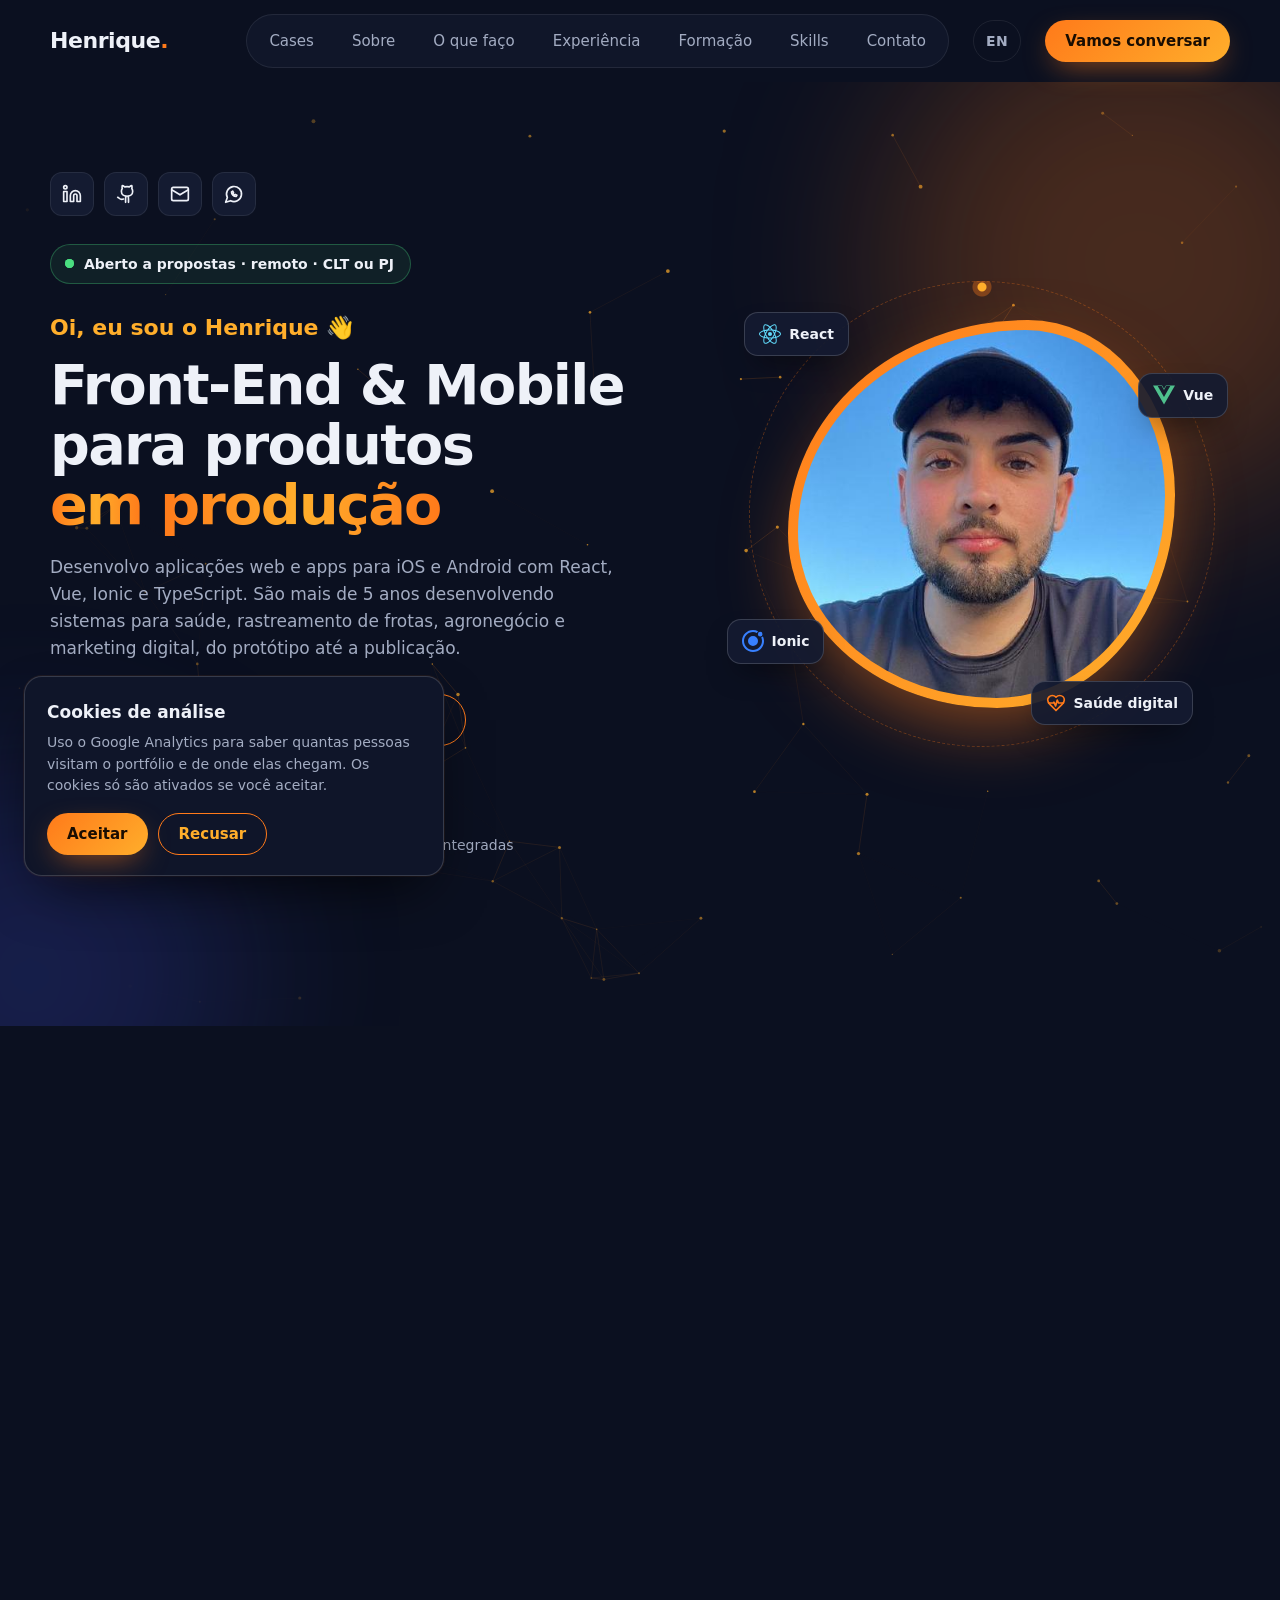
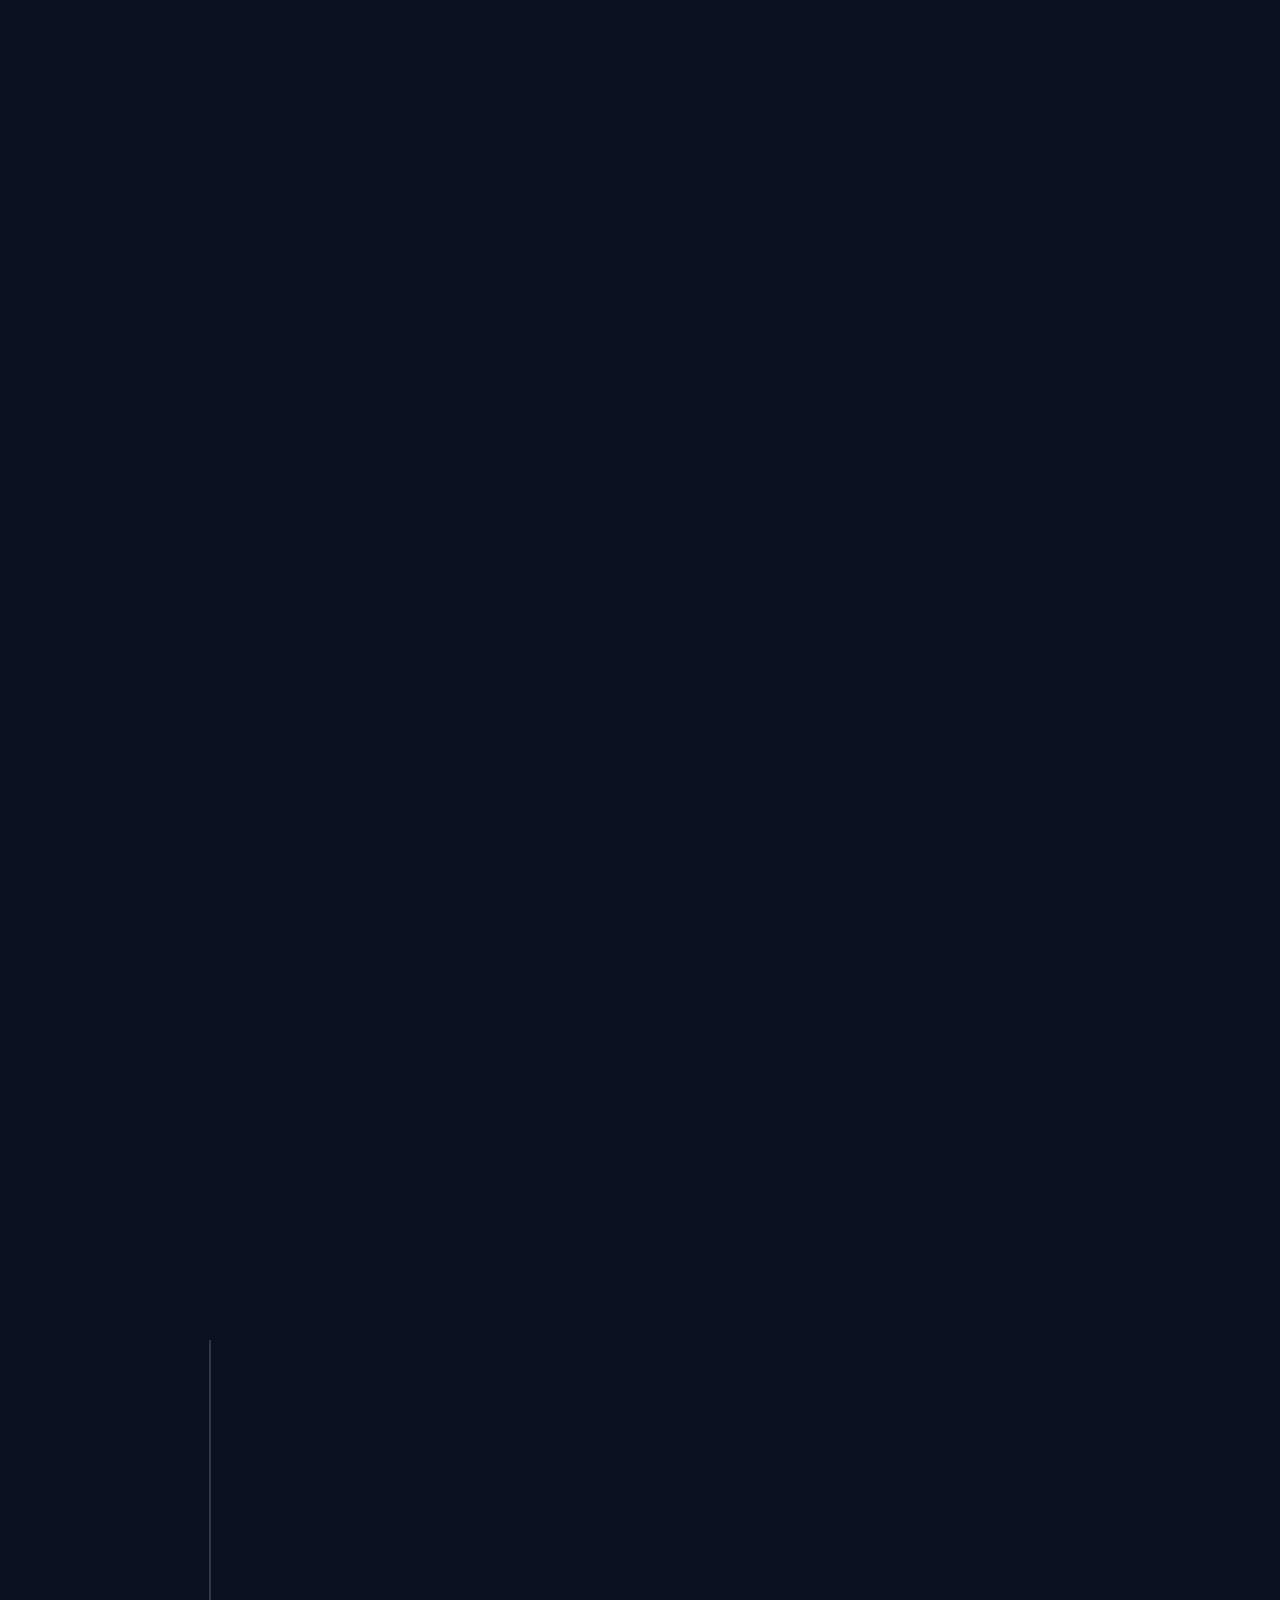
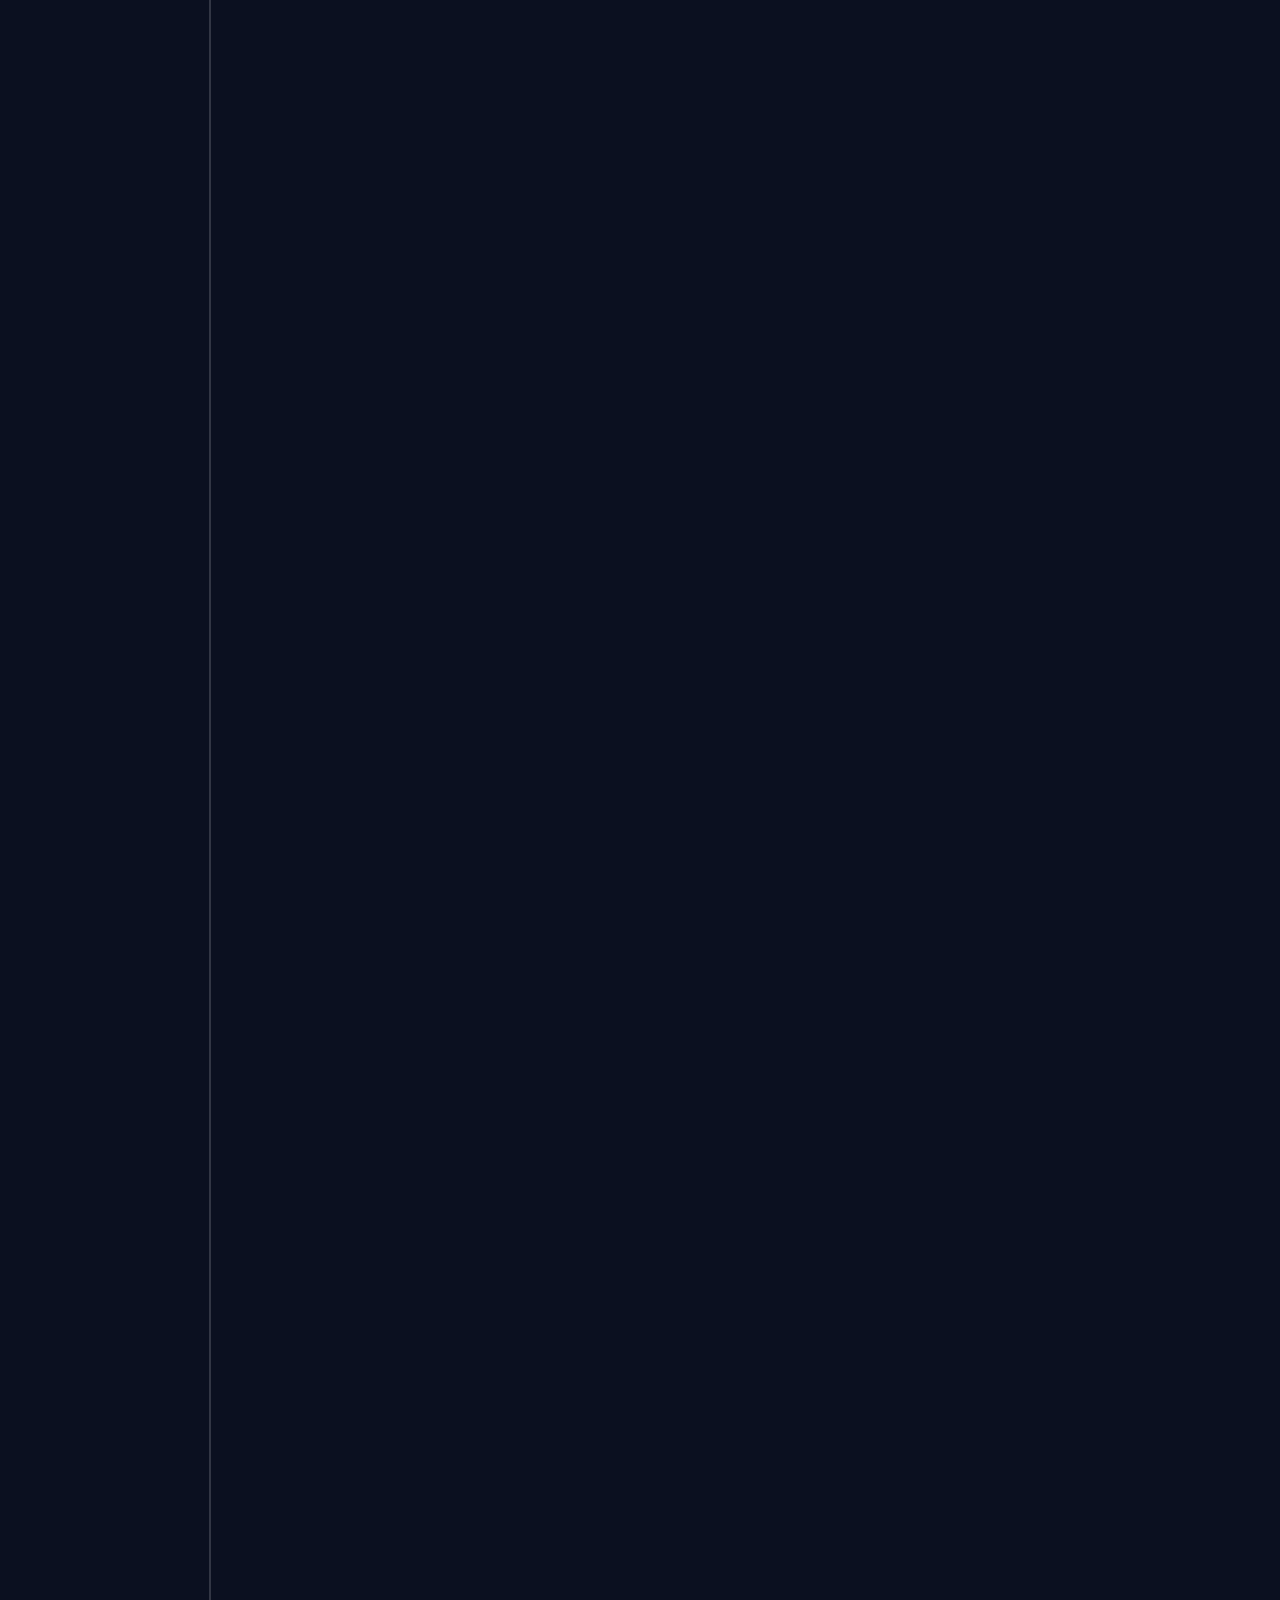
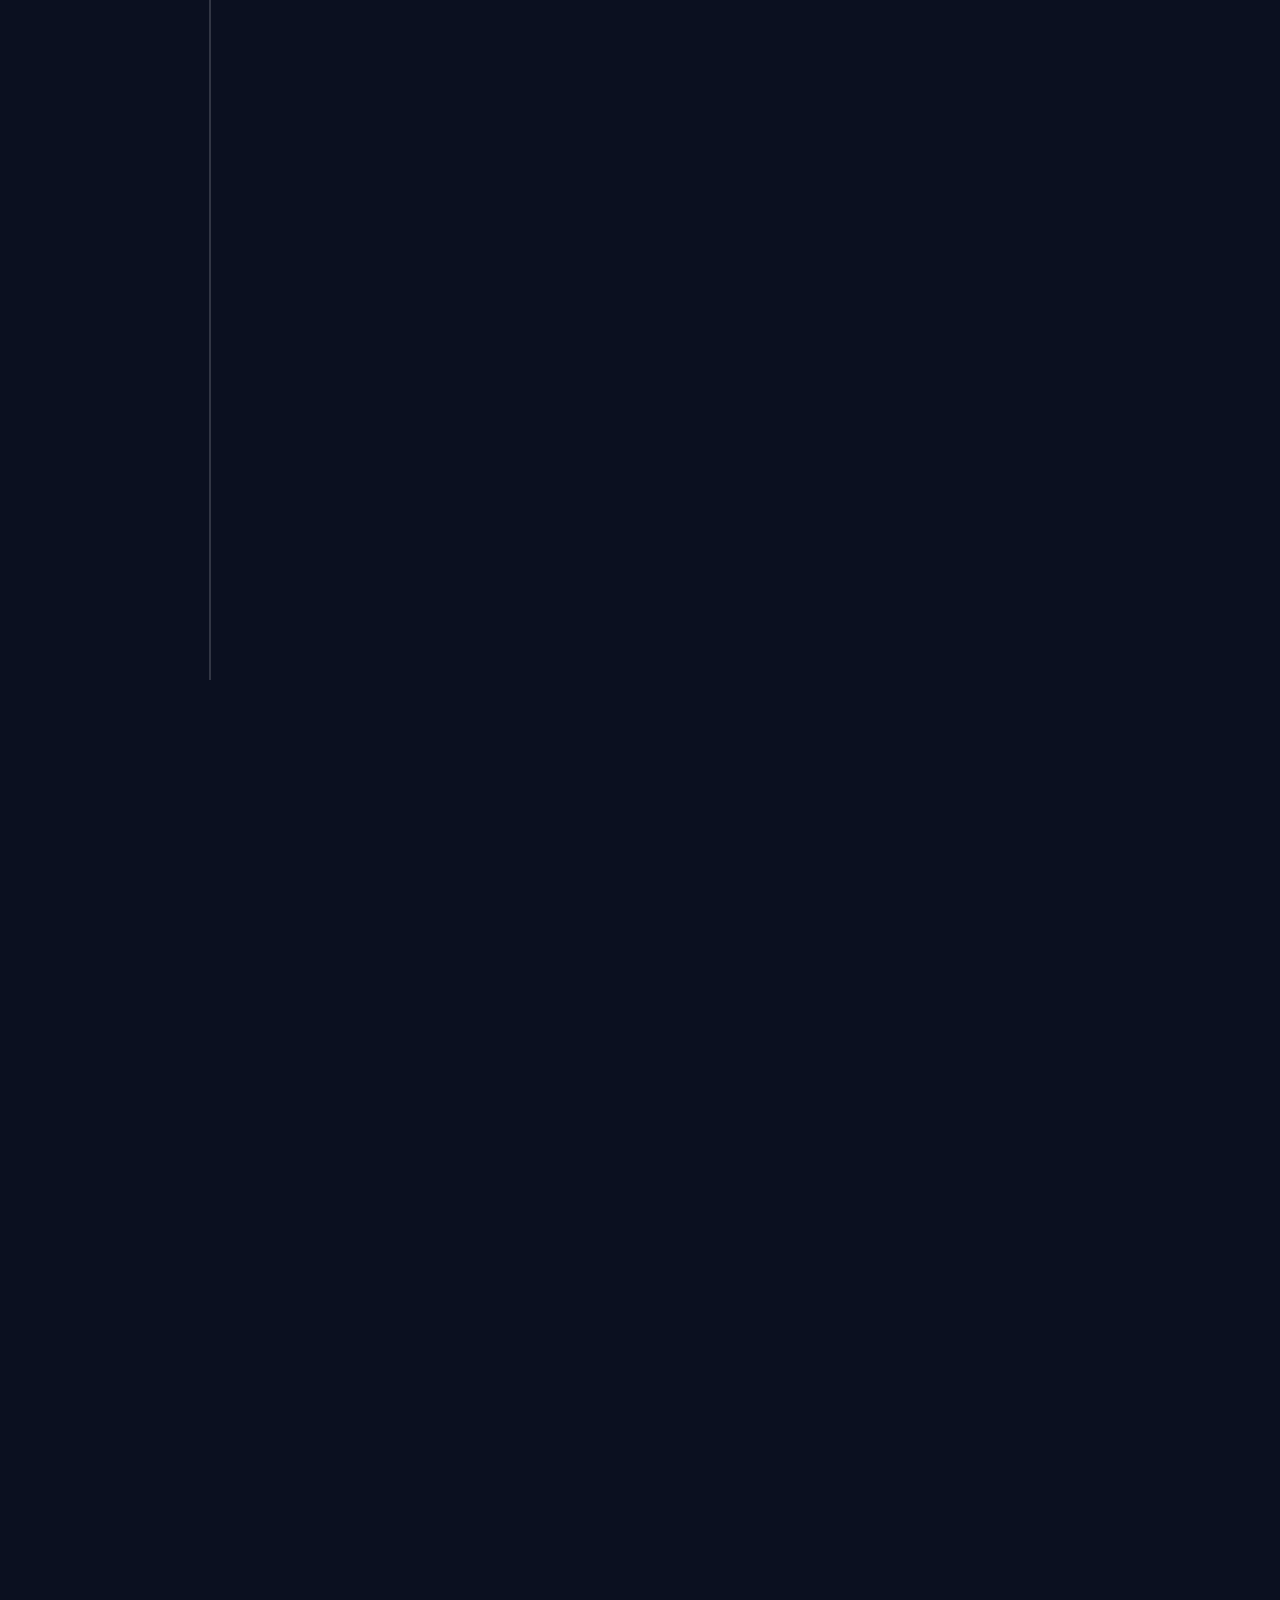
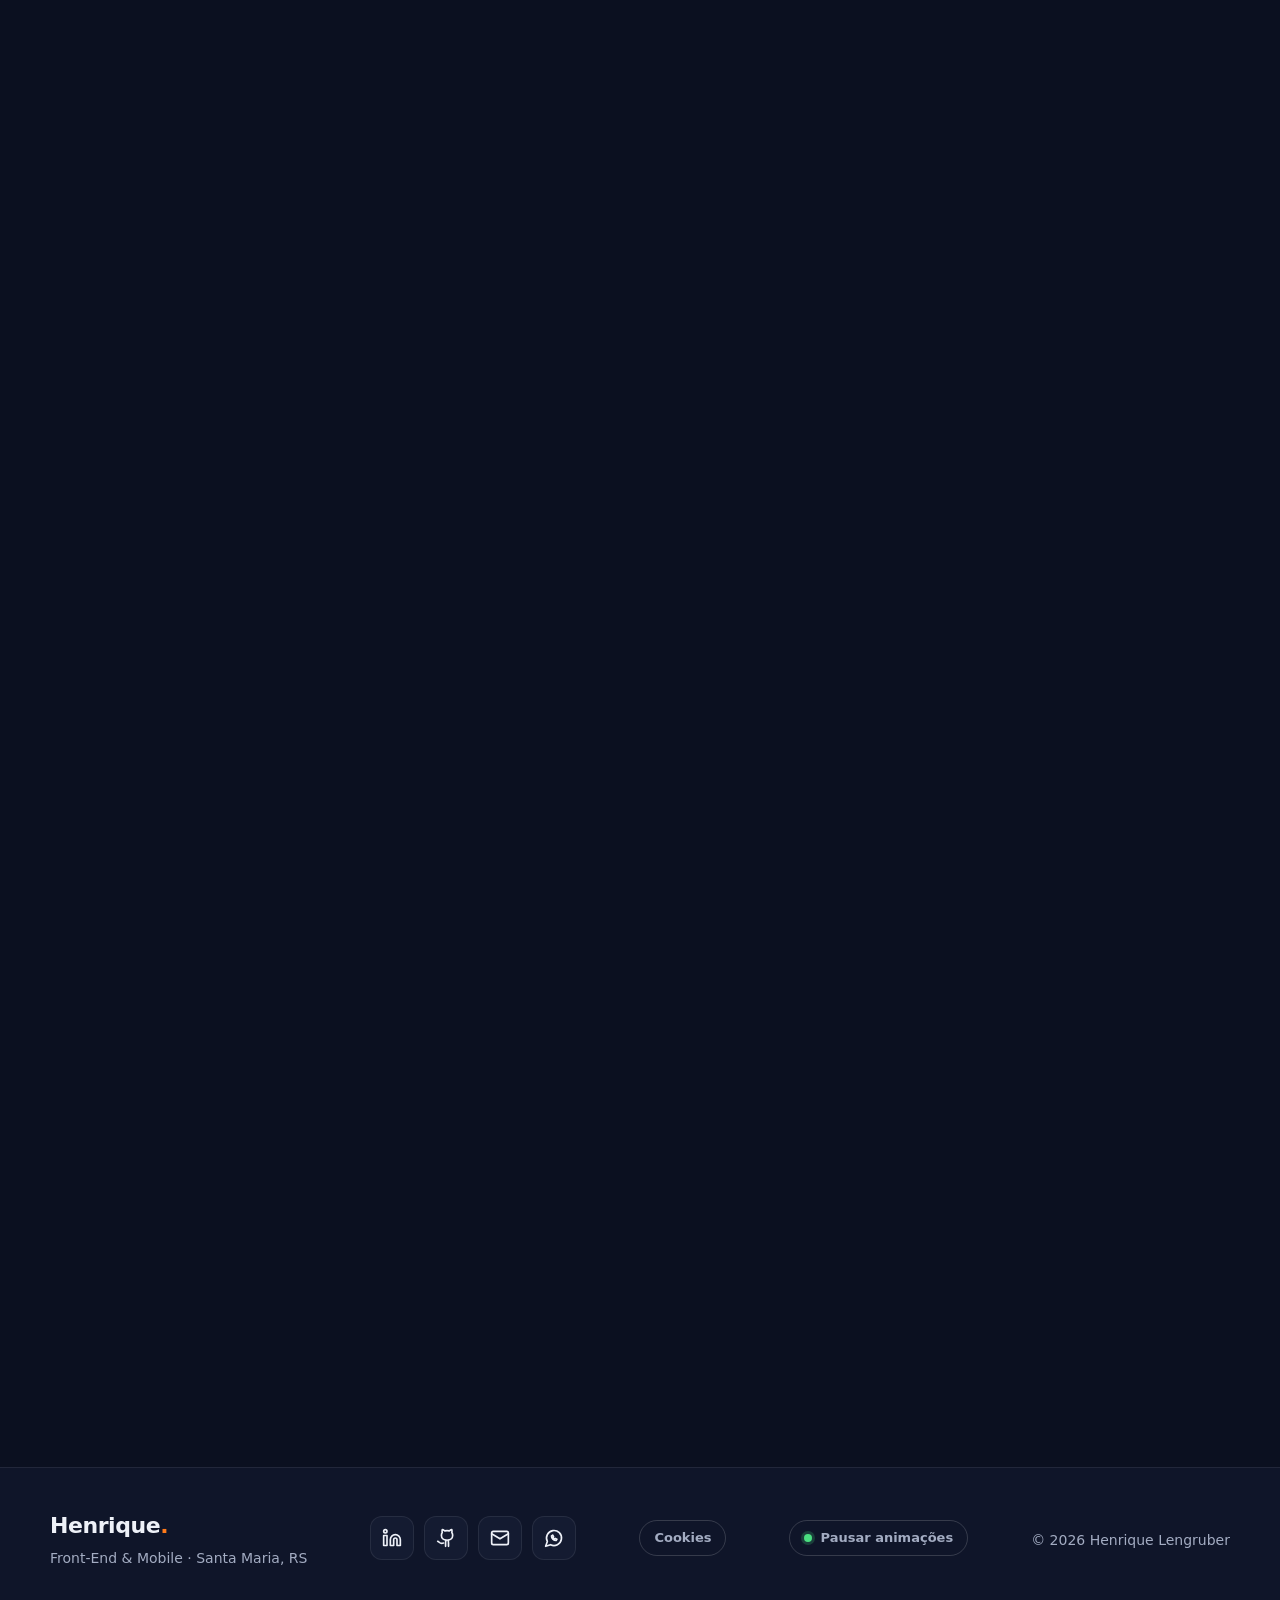
==== commit 4d902987: "feat: proteção anti-spam no contato, CSP e rastreamento de frotas no texto" ====
--- a/index.html
+++ b/index.html
@@ -3,10 +3,12 @@
 <head>
   <meta charset="utf-8">
   <meta name="viewport" content="width=device-width, initial-scale=1">
+  <meta http-equiv="Content-Security-Policy" content="default-src 'self'; script-src 'self' 'sha256-Du+OJKJSbdUgz5nrHeWWINvez6XKDDU/tyj/5c2uvwo=' https://www.googletagmanager.com; style-src 'self' https://fonts.googleapis.com; font-src https://fonts.gstatic.com; img-src 'self' data: https://*.google-analytics.com https://*.googletagmanager.com; connect-src 'self' https://formsubmit.co https://*.google-analytics.com https://*.analytics.google.com https://*.googletagmanager.com; form-action https://formsubmit.co; base-uri 'self'; object-src 'none'">
+  <meta name="referrer" content="strict-origin-when-cross-origin">
   <title>Henrique Lengruber · Front-End & Mobile</title>
-  <meta name="description" content="Henrique Lengruber, desenvolvedor Front-End e Mobile. Aplicações web e apps iOS e Android com React, Vue, Ionic e TypeScript para saúde, agronegócio e marketing digital.">
+  <meta name="description" content="Henrique Lengruber, desenvolvedor Front-End e Mobile. Aplicações web e apps iOS e Android com React, Vue, Ionic e TypeScript para saúde, rastreamento de frotas, agronegócio e marketing digital.">
   <meta property="og:title" content="Henrique Lengruber · Front-End & Mobile">
-  <meta property="og:description" content="Aplicações web e apps iOS e Android com React, Vue, Ionic e TypeScript. Mais de 5 anos em saúde, agronegócio e marketing digital, do protótipo até a publicação.">
+  <meta property="og:description" content="Aplicações web e apps iOS e Android com React, Vue, Ionic e TypeScript. Mais de 5 anos em saúde, rastreamento de frotas, agronegócio e marketing digital, do protótipo até a publicação.">
   <meta property="og:image" content="https://henriquerl55.github.io/assets/og-image.png">
   <meta property="og:image:width" content="1200">
   <meta property="og:image:height" content="630">
@@ -26,7 +28,7 @@
     "@type": "Person",
     "name": "Henrique Lengruber",
     "jobTitle": "Desenvolvedor Front-End & Mobile",
-    "description": "Desenvolvedor Front-End e Mobile com mais de 5 anos em aplicações web e apps iOS e Android para saúde, agronegócio e marketing digital.",
+    "description": "Desenvolvedor Front-End e Mobile com mais de 5 anos em aplicações web e apps iOS e Android para saúde, rastreamento de frotas, agronegócio e marketing digital.",
     "worksFor": [
       { "@type": "Organization", "name": "Kompa Saúde", "url": "https://www.kompa.com.br/" },
       { "@type": "Organization", "name": "Softers", "url": "https://www.softers.com.br/" }
@@ -38,7 +40,7 @@
     "address": { "@type": "PostalAddress", "addressLocality": "Santa Maria", "addressRegion": "RS", "addressCountry": "BR" },
     "alumniOf": { "@type": "CollegeOrUniversity", "name": "Universidade Federal de Santa Maria", "url": "https://www.ufsm.br/" },
     "knowsLanguage": ["pt-BR", "en"],
-    "knowsAbout": ["React", "React Native", "Vue.js", "Angular", "TypeScript", "Ionic", "Capacitor", "iOS", "Android", "WebRTC", "WebSocket", "Google Maps", "Firebase", "Telemedicina", "Gestão de redes sociais", "Agricultura de precisão"],
+    "knowsAbout": ["React", "React Native", "Vue.js", "Angular", "TypeScript", "Ionic", "Capacitor", "iOS", "Android", "WebRTC", "WebSocket", "Google Maps", "Firebase", "Telemedicina", "Rastreamento de frotas", "Gestão de redes sociais", "Agricultura de precisão"],
     "sameAs": ["https://www.linkedin.com/in/henrique-lengruber-4649a41b0", "https://github.com/HenriqueRL55"]
   }
   </script>
@@ -113,7 +115,7 @@
           <p class="status reveal"><span class="status__dot" aria-hidden="true"></span>Aberto a propostas · remoto · CLT ou PJ</p>
           <p class="hero__hello reveal">Oi, eu sou o Henrique <span class="wave" aria-hidden="true">👋</span></p>
           <h1 class="hero__title reveal">Front-End &amp; Mobile para produtos <span class="accent">em produção</span></h1>
-          <p class="hero__lead reveal">Desenvolvo aplicações web e apps para iOS e Android com React, Vue, Ionic e TypeScript. São mais de 5 anos desenvolvendo sistemas para saúde, agronegócio e marketing digital, do protótipo até a publicação.</p>
+          <p class="hero__lead reveal">Desenvolvo aplicações web e apps para iOS e Android com React, Vue, Ionic e TypeScript. São mais de 5 anos desenvolvendo sistemas para saúde, rastreamento de frotas, agronegócio e marketing digital, do protótipo até a publicação.</p>
 
           <div class="hero__actions reveal">
             <a class="btn" href="#contato">Fale comigo <svg class="icon"><use href="#i-arrow"/></svg></a>
@@ -355,7 +357,7 @@
           <article class="service reveal">
             <span class="service__icon"><svg class="icon"><use href="#i-video"/></svg></span>
             <h3>Tempo real</h3>
-            <p>Filas de atendimento ao vivo com WebSocket e Socket.IO, transcrição por WebRTC e chamadas de vídeo, sem recarregar a página.</p>
+            <p>Rastreamento de frotas com mais de 800 mil veículos no mapa, filas de atendimento ao vivo com WebSocket e Socket.IO, transcrição por WebRTC e chamadas de vídeo, sem recarregar a página.</p>
           </article>
         </div>
       </div>
@@ -651,7 +653,7 @@
             </ul>
           </div>
 
-          <form class="form" id="form-contato" data-default-topic="Contato" data-msg-sending="Enviando…" data-msg-success="Mensagem enviada! Respondo no e-mail que você informou." data-msg-error="Não consegui enviar por aqui, então abri o seu app de e-mail com a mensagem pronta." action="https://formsubmit.co/henriquerl22@outlook.com" method="post">
+          <form class="form" id="form-contato" data-default-topic="Contato" data-msg-sending="Enviando…" data-msg-success="Mensagem enviada! Respondo no e-mail que você informou." data-msg-cooldown="Você acabou de enviar uma mensagem. Aguarde um minuto para enviar outra." data-msg-error="Não consegui enviar por aqui, então abri o seu app de e-mail com a mensagem pronta." action="https://formsubmit.co/henriquerl22@outlook.com" method="post">
             <fieldset class="form__topics">
               <legend>Assunto</legend>
               <label class="chip"><input type="radio" name="assunto" value="Vaga CLT" checked><span>Vaga CLT</span></label>
@@ -660,11 +662,11 @@
               <label class="chip"><input type="radio" name="assunto" value="Outro"><span>Outro</span></label>
             </fieldset>
             <div class="form__row">
-              <label class="field"><span>Seu nome</span><input type="text" name="nome" autocomplete="name" required></label>
-              <label class="field"><span>Empresa</span><input type="text" name="empresa" autocomplete="organization"></label>
-            </div>
-            <label class="field"><span>Seu e-mail</span><input type="email" name="email" autocomplete="email" required></label>
-            <label class="field"><span>Mensagem</span><textarea name="mensagem" rows="5" required></textarea></label>
+              <label class="field"><span>Seu nome</span><input type="text" name="nome" autocomplete="name" maxlength="80" required></label>
+              <label class="field"><span>Empresa</span><input type="text" name="empresa" autocomplete="organization" maxlength="80"></label>
+            </div>
+            <label class="field"><span>Seu e-mail</span><input type="email" name="email" autocomplete="email" maxlength="120" required></label>
+            <label class="field"><span>Mensagem</span><textarea name="mensagem" rows="5" minlength="10" maxlength="2000" required></textarea></label>
             <label class="form__honey" aria-hidden="true">Não preencha<input type="text" name="_honey" tabindex="-1" autocomplete="off"></label>
             <input type="hidden" name="_subject" value="Contato pelo portfólio">
             <button class="btn btn--full" type="submit">Enviar mensagem <svg class="icon"><use href="#i-send"/></svg></button>
--- a/styles.css
+++ b/styles.css
@@ -951,7 +951,7 @@
 
 .form__note { font-size: 13px; color: var(--muted); text-align: center; }
 .form__status[data-state="msgSuccess"] { color: var(--green); }
-.form__status[data-state="msgError"] { color: var(--orange-2); }
+.form__status[data-state="msgError"], .form__status[data-state="msgCooldown"] { color: var(--orange-2); }
 .btn:disabled { opacity: 0.6; cursor: progress; transform: none; }
 
 .footer { margin-top: var(--section); padding: 40px 0; border-top: 1px solid var(--line); background: var(--bg-2); }
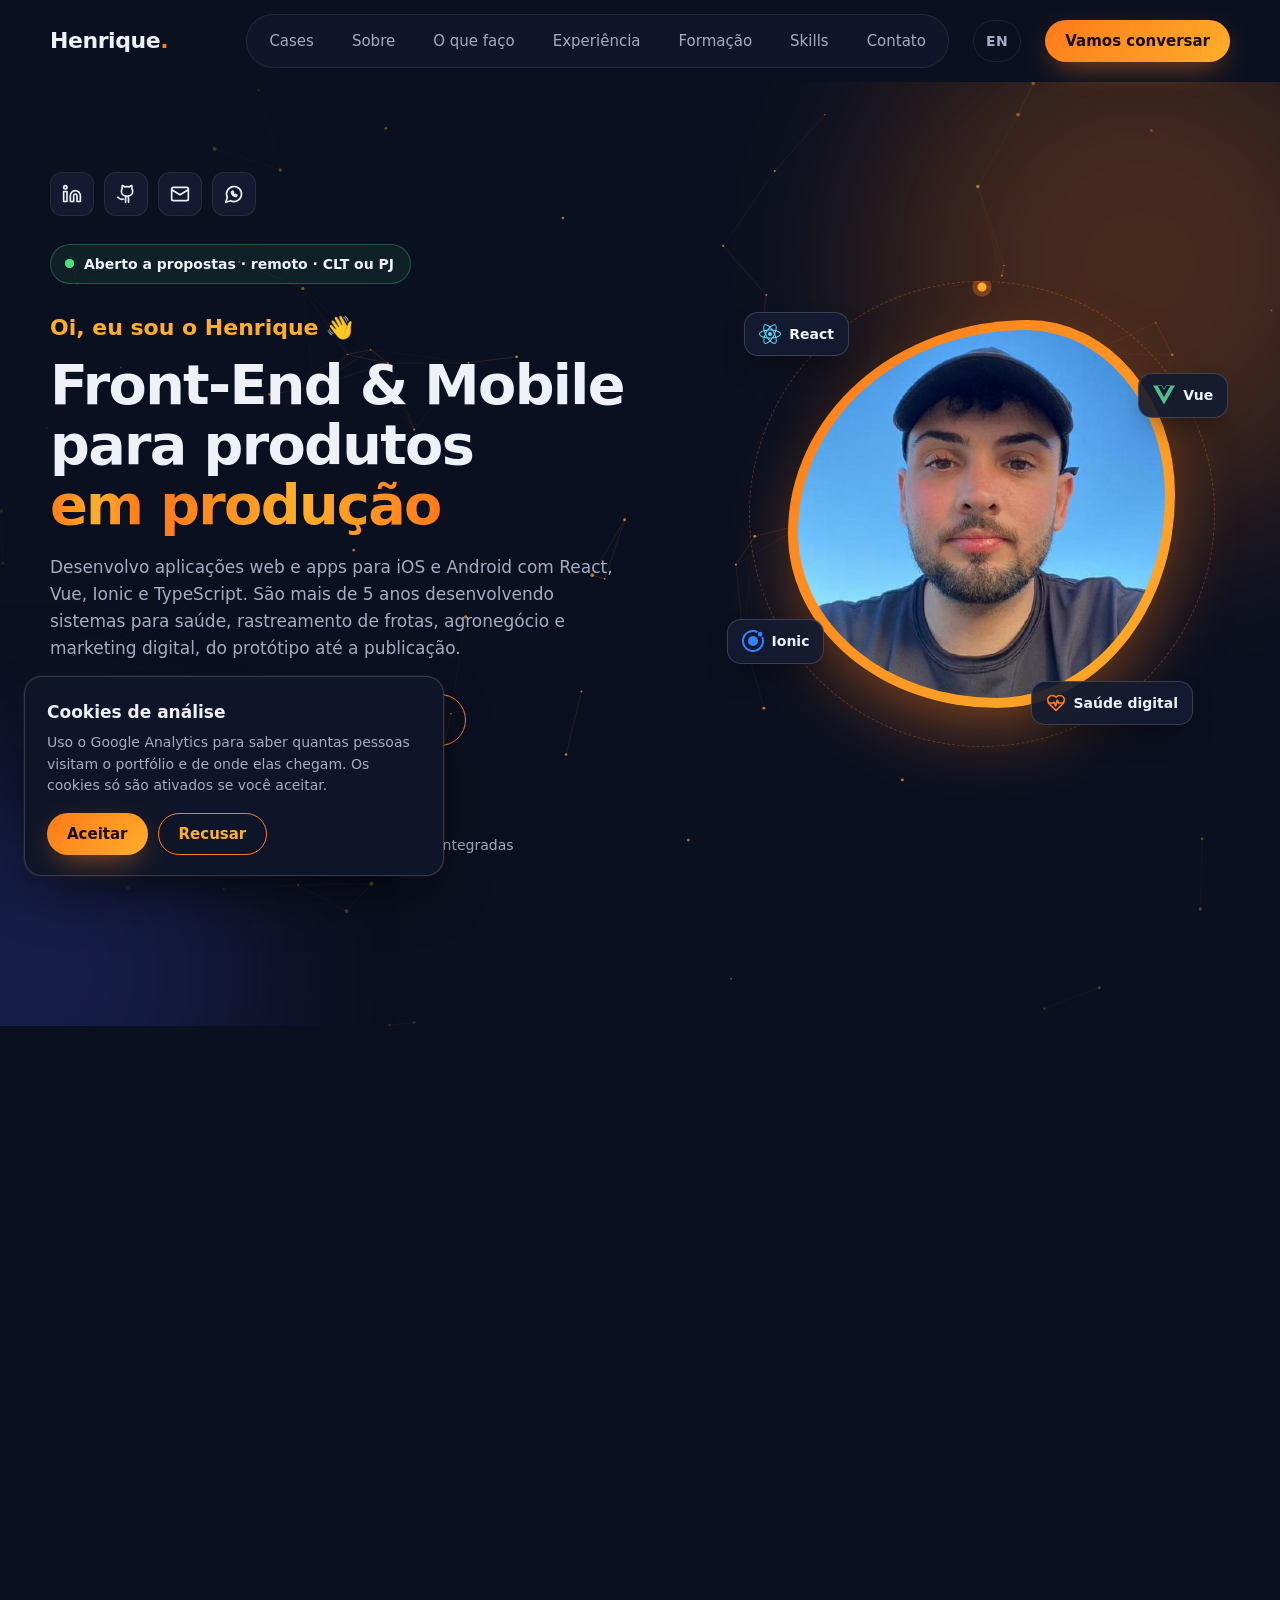
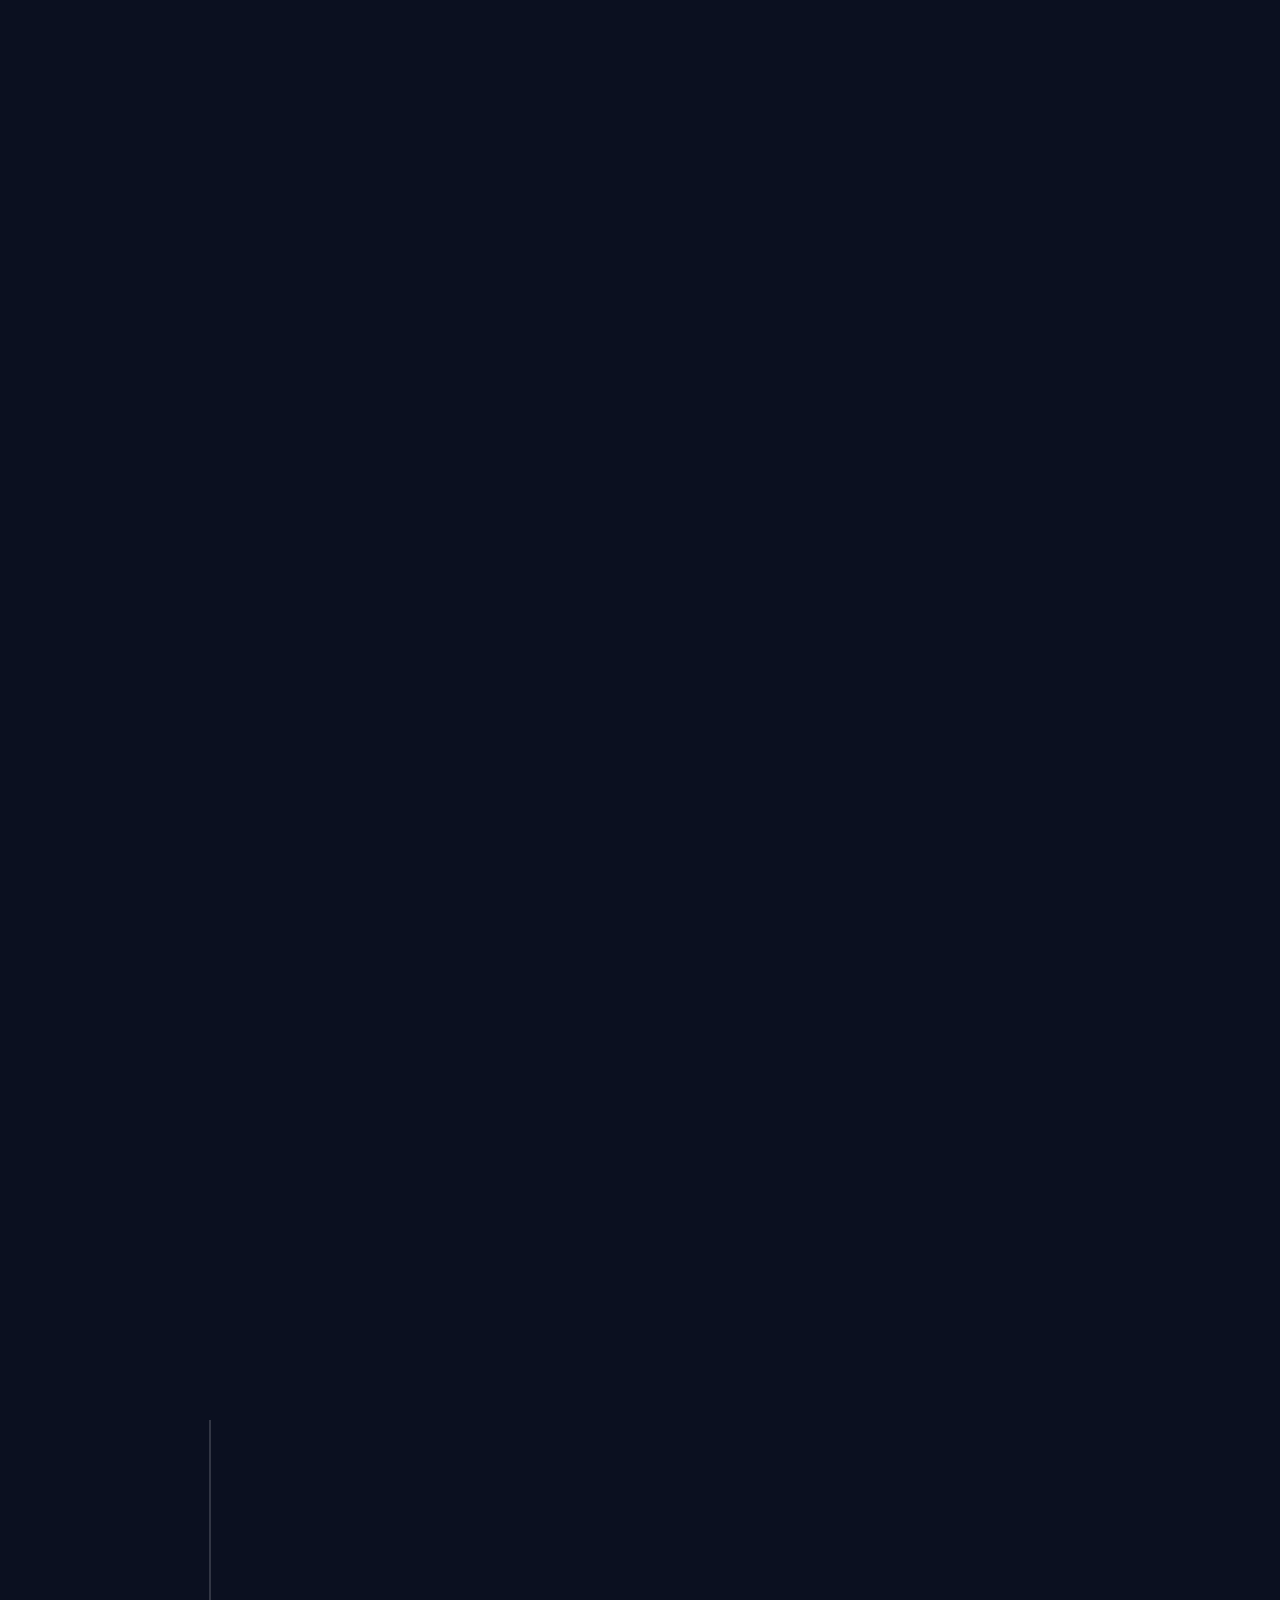
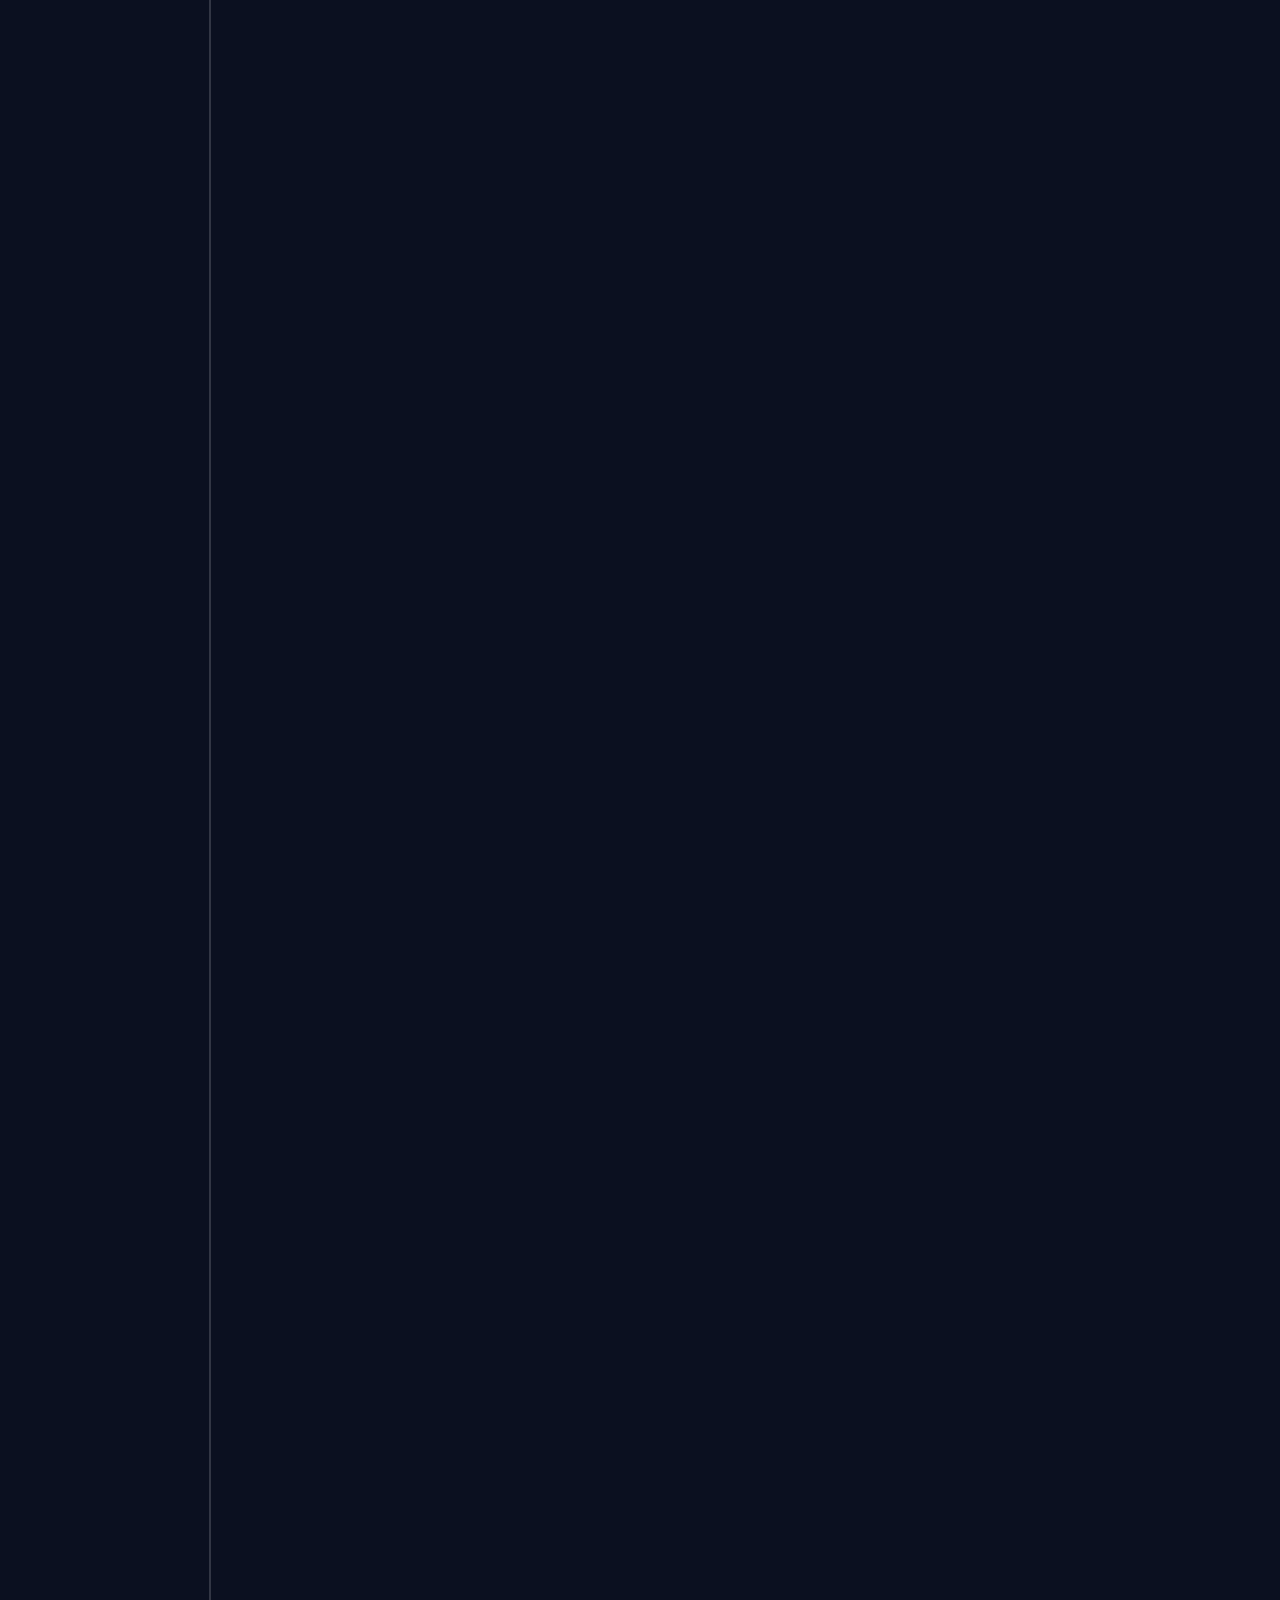
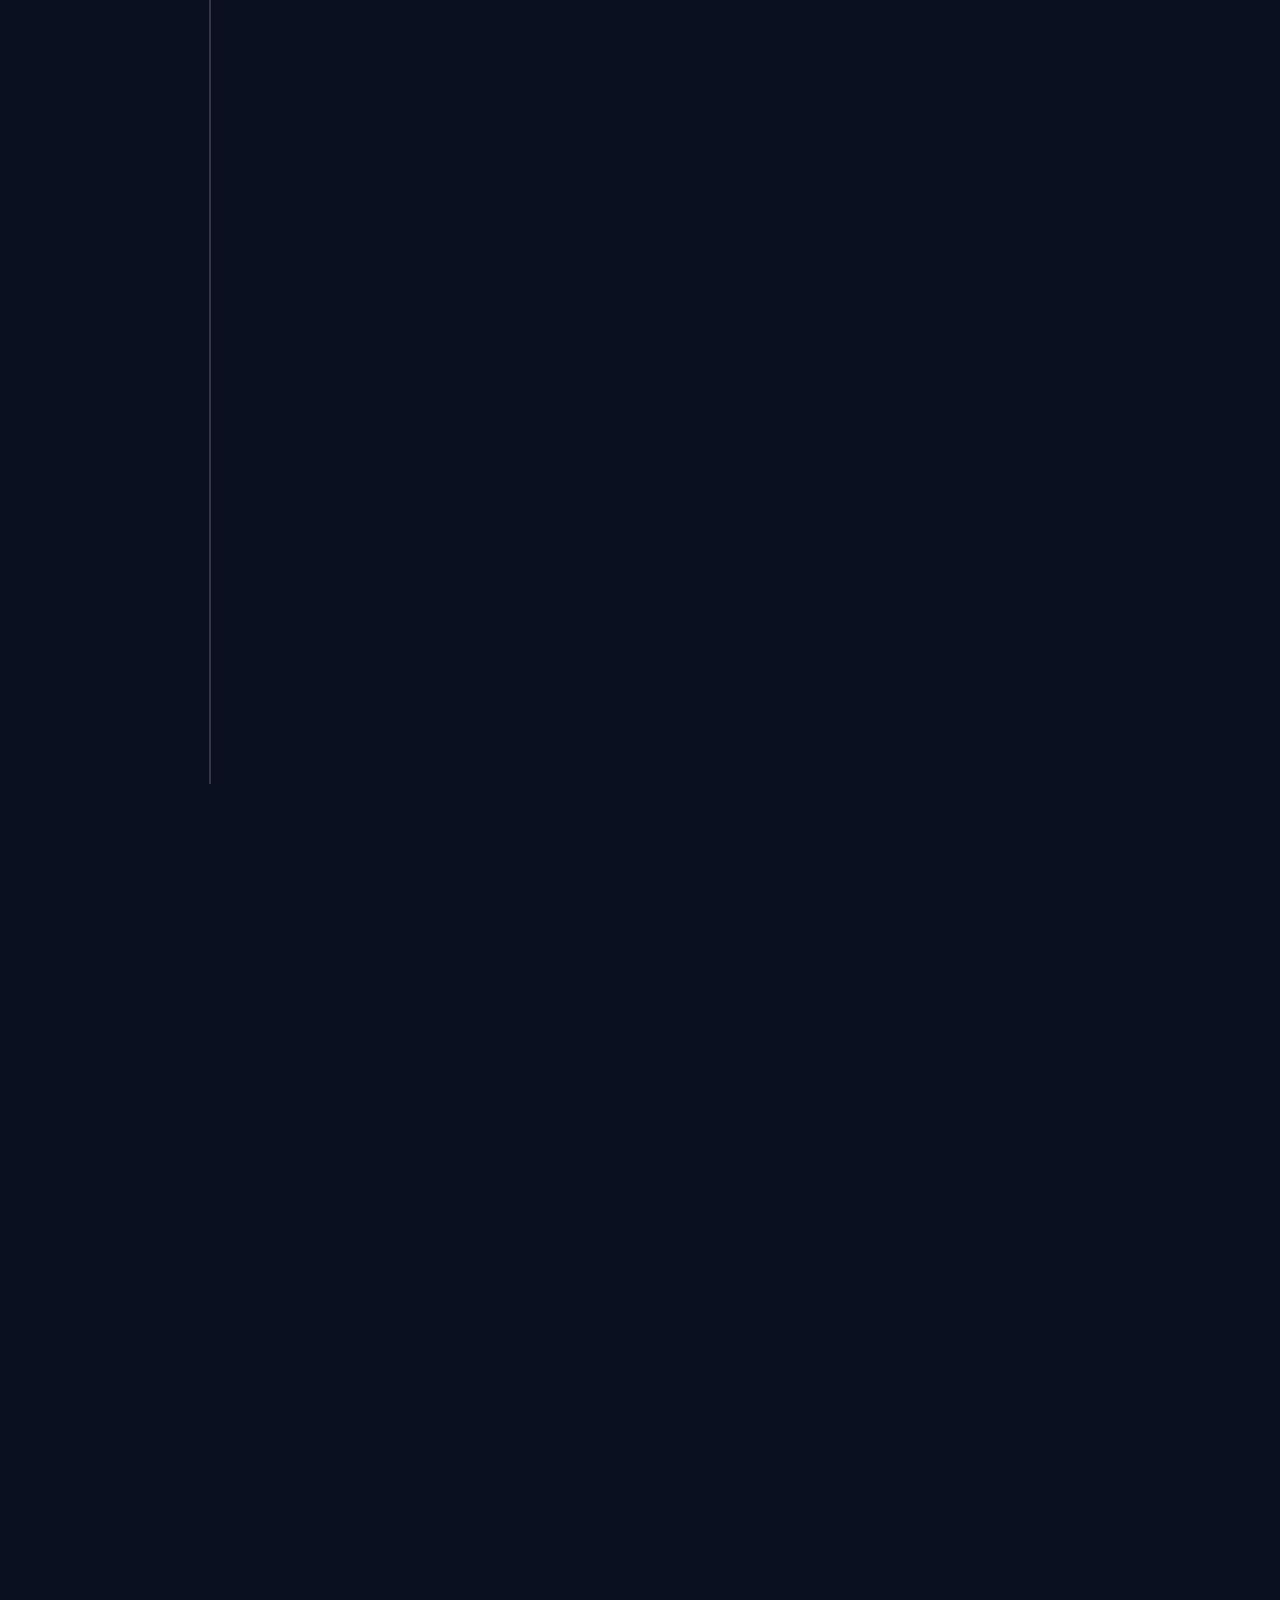
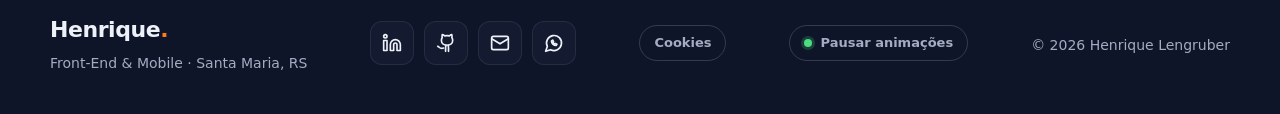
==== commit f8a0d37e: "feat: case dos sistemas de RH da Drakkar (IF e IPA) e Lavoura Online nos textos" ====
--- a/index.html
+++ b/index.html
@@ -222,15 +222,31 @@
               <div class="heat__field"><i></i><i></i><i></i><i></i><i></i><i></i><i></i><i></i><i></i><i></i><i></i><i></i><i></i><i></i><i></i><i></i><i></i><i></i><i></i><i></i><i></i><i></i><i></i><i></i></div>
               <span class="heat__legend">Heatmap de lavoura</span>
             </div>
-            <p class="case__company">Drakkar Agricultura de Precisão</p>
+            <p class="case__company">Drakkar · Lavoura Online</p>
             <h3>Mapas de lavoura para 3.700 fazendas</h3>
             <dl class="case__facts">
-              <div><dt>Problema</dt><dd>Os clientes analisavam as lavouras no mapa, e o app demorava para carregar.</dd></div>
+              <div><dt>Problema</dt><dd>Na Lavoura Online, a plataforma de agricultura de precisão da Drakkar, os clientes analisavam no mapa a fertilidade, a aplicação e a produtividade das lavouras, e o app demorava para carregar.</dd></div>
               <div><dt>Meu papel</dt><dd>Entrei como estagiário e fiquei três anos no front, até desenvolvedor júnior.</dd></div>
-              <div><dt>O que fiz</dt><dd>Refiz o app em Ionic com Angular para carregar mais rápido, integrei a Google Maps API com heatmaps de lavoura e desenvolvi três sistemas internos de RH em React e Material UI.</dd></div>
-            </dl>
-            <ul class="tags"><li>Ionic</li><li>Angular</li><li>Google Maps</li><li>React</li></ul>
+              <div><dt>O que fiz</dt><dd>Refiz o app em Ionic com Angular para carregar mais rápido e integrei a Google Maps API com heatmaps de lavoura.</dd></div>
+            </dl>
+            <ul class="tags"><li>Ionic</li><li>Angular</li><li>Google Maps</li></ul>
             <p class="case__result"><strong>1,5 mi+</strong><span>mapas gerados por ano para mais de 1.200 clientes</span></p>
+          </article>
+          <article class="case reveal">
+            <div class="case__visual pulse" aria-hidden="true">
+              <span class="pulse__tag">IF · IPA</span>
+              <div class="pulse__row"><span>Felicidade</span><span class="pulse__scale"><i></i><i></i><i></i><i class="on"></i><i></i></span></div>
+              <div class="pulse__row"><span>Notas da equipe</span><span class="pulse__peers"><i>8</i><i class="on">10</i><i>9</i><i>7</i></span></div>
+            </div>
+            <p class="case__company">Drakkar · RH interno</p>
+            <h3>Felicidade e sintonia da equipe medidas pelo RH</h3>
+            <dl class="case__facts">
+              <div><dt>Problema</dt><dd>O RH queria acompanhar como cada pessoa se sentia na empresa e como estava a sintonia entre os colegas de cada equipe.</dd></div>
+              <div><dt>Meu papel</dt><dd>Desenvolvi o front dos três sistemas internos de RH.</dd></div>
+              <div><dt>O que fiz</dt><dd>Fiz o IF (Índice de Felicidade), em que o RH acompanha como os funcionários se sentem na empresa, e o IPA, um índice de performance em que cada pessoa dá nota para os colegas e recebe nota deles. Com essas notas o RH analisa a sintonia de cada equipe. O terceiro sistema foi o Precificador.</dd></div>
+            </dl>
+            <ul class="tags"><li>React</li><li>Material UI</li><li>RH</li></ul>
+            <p class="case__result"><strong>2 índices</strong><span>felicidade e performance entre colegas, lidos pelo RH por equipe</span></p>
           </article>
           <article class="case reveal">
             <div class="case__visual sensor" aria-hidden="true">
@@ -465,9 +481,9 @@
               <span class="job__period">ago 2021 – ago 2024</span>
             </div>
             <ul class="job__points">
-              <li>App refeito em Ionic e Angular, carregando mais rápido, para mais de <strong>1.200</strong> clientes e <strong>5 milhões</strong> de hectares.</li>
+              <li>App da Lavoura Online refeito em Ionic e Angular, carregando mais rápido, para mais de <strong>1.200</strong> clientes e <strong>5 milhões</strong> de hectares.</li>
               <li>Google Maps com heatmaps de lavoura para <strong>3.700</strong> fazendas e mais de <strong>1,5 milhão</strong> de mapas gerados por ano.</li>
-              <li>Três sistemas internos de RH (IF, IPA e Precificador) em React e Material UI.</li>
+              <li>Três sistemas internos de RH em React e Material UI: IF (Índice de Felicidade), IPA (notas de performance entre colegas) e Precificador.</li>
             </ul>
             <ul class="tags"><li>Ionic</li><li>Angular</li><li>React</li><li>Material UI</li><li>Google Maps</li></ul>
           </li>
--- a/styles.css
+++ b/styles.css
@@ -682,6 +682,32 @@
   border: 1px solid var(--line-strong);
 }
 .odds__pins i:first-child { background: rgba(255, 122, 26, 0.3); border-color: rgba(255, 122, 26, 0.5); }
+
+.pulse { display: flex; flex-direction: column; justify-content: center; gap: 14px; }
+.pulse__tag {
+  align-self: flex-start;
+  padding: 4px 12px;
+  border-radius: 999px;
+  background: var(--orange-soft);
+  color: var(--orange-2);
+}
+.pulse__row { display: flex; align-items: center; justify-content: space-between; gap: 12px; }
+.pulse__scale, .pulse__peers { display: flex; gap: 8px; }
+.pulse__scale i { width: 16px; height: 16px; border-radius: 50%; background: var(--line-strong); }
+.pulse__scale i.on { background: var(--gradient); }
+.pulse__peers i {
+  display: grid;
+  place-items: center;
+  width: 28px;
+  height: 28px;
+  border-radius: 50%;
+  font-style: normal;
+  font-size: 12px;
+  font-weight: 700;
+  background: var(--card-hover);
+  border: 1px solid var(--line-strong);
+}
+.pulse__peers i.on { background: rgba(255, 122, 26, 0.3); border-color: rgba(255, 122, 26, 0.5); color: var(--orange-2); }
 
 .case__company { font-size: 13px; font-weight: 700; letter-spacing: 0.04em; text-transform: uppercase; color: var(--orange-2); }
 .case h3 { margin-top: 8px; font-size: 21px; font-weight: 800; letter-spacing: -0.01em; line-height: 1.25; }
